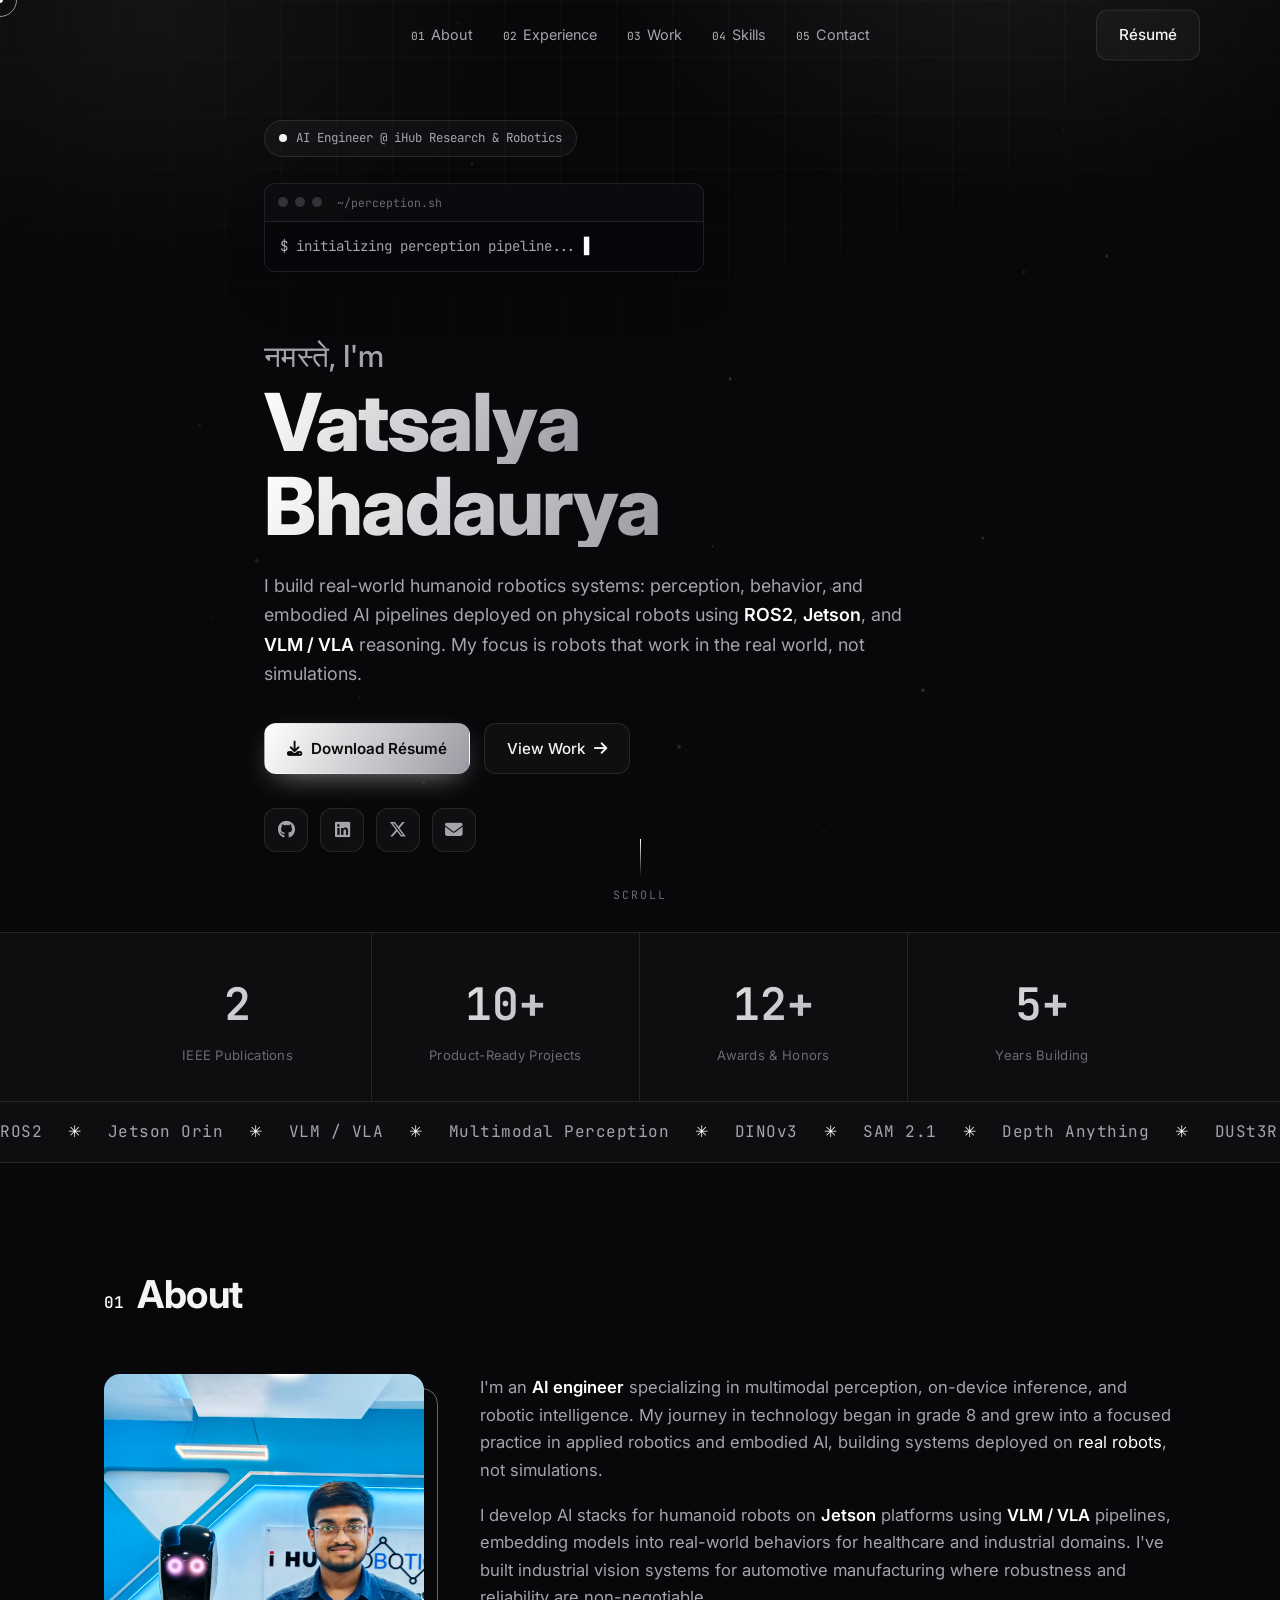
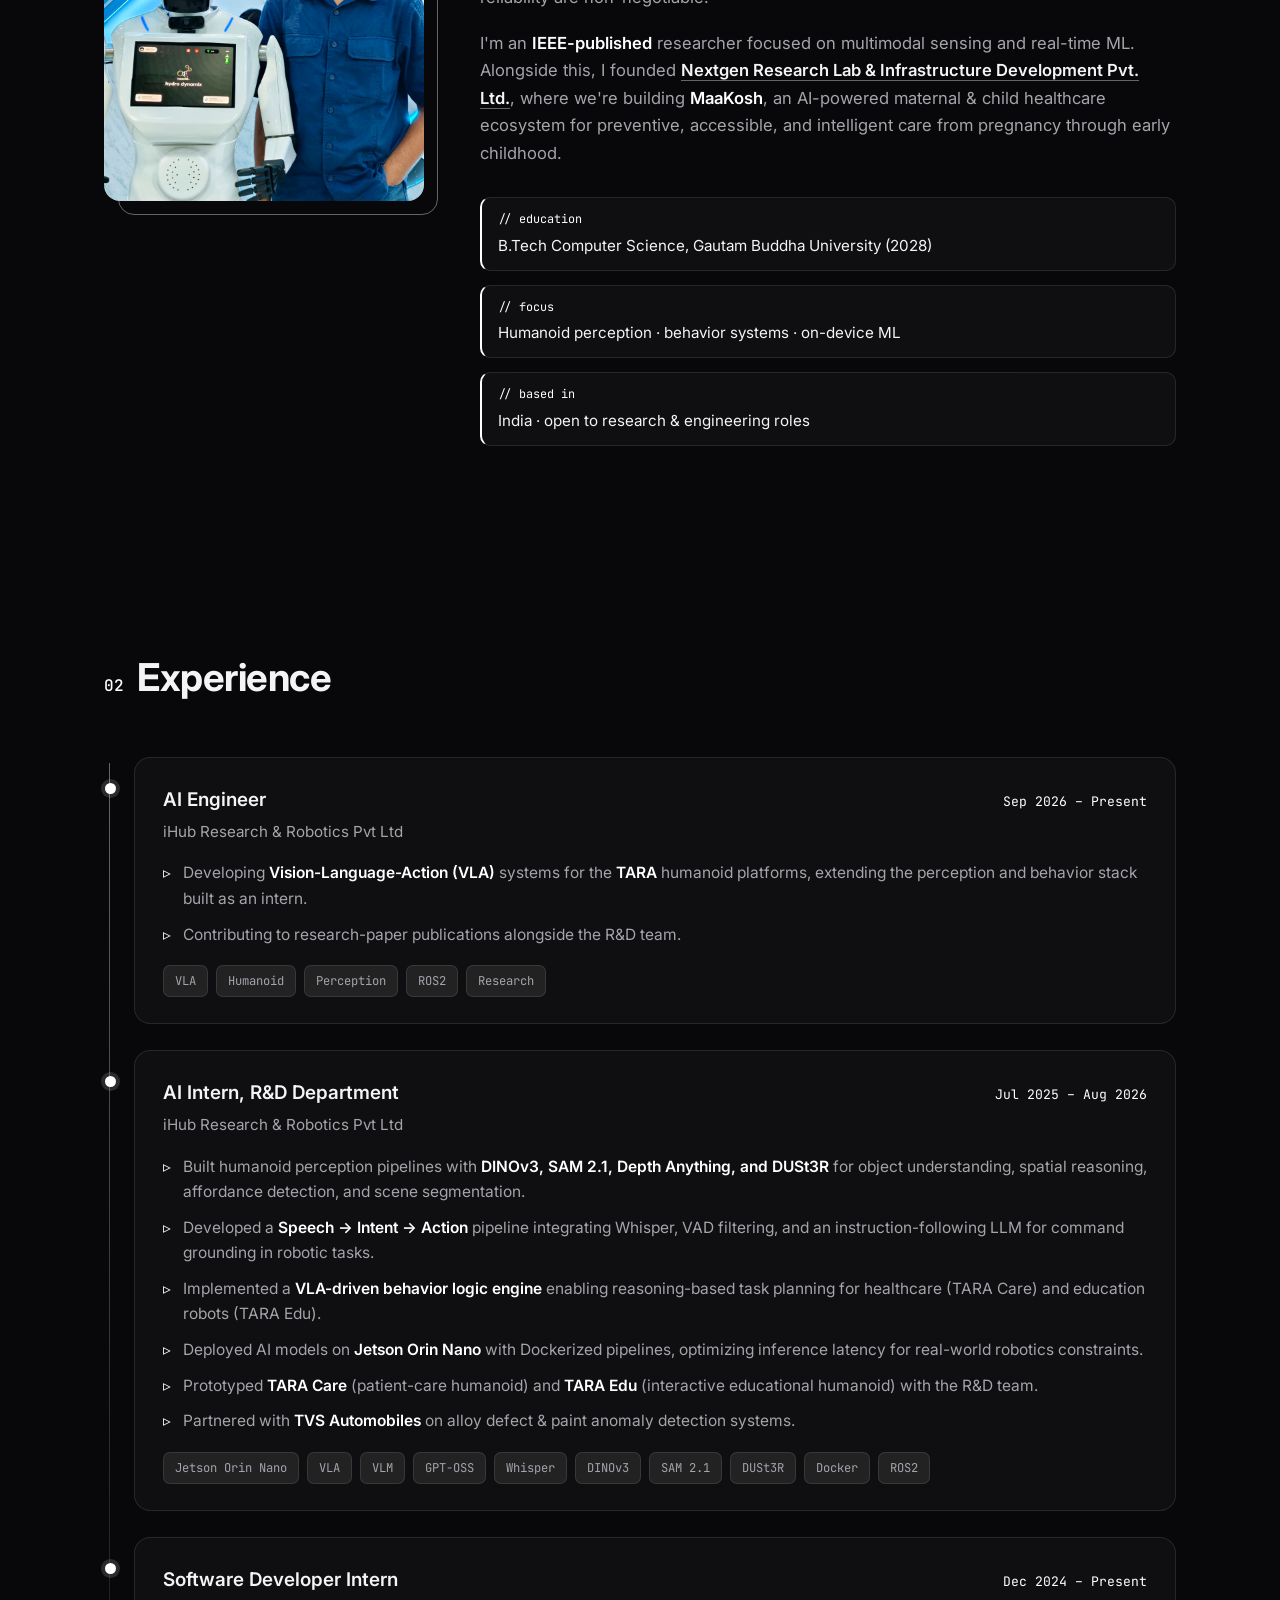
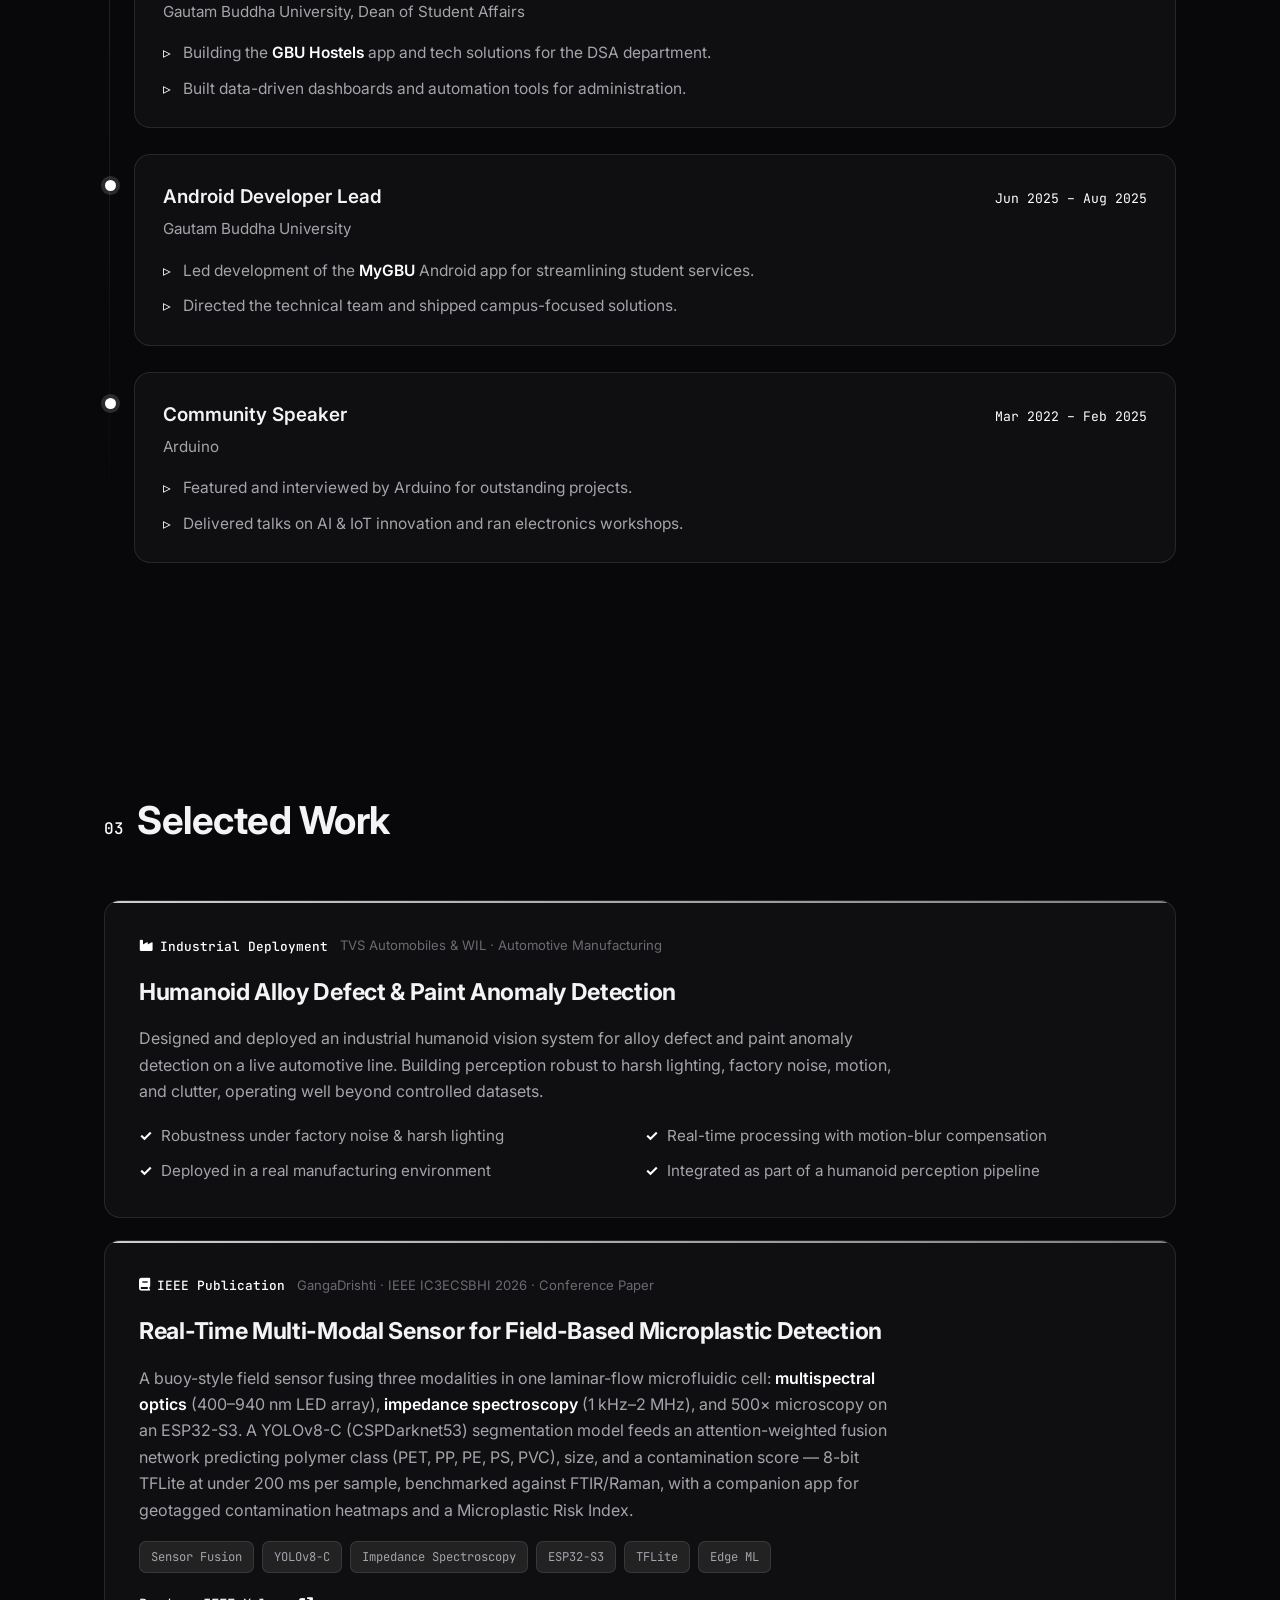
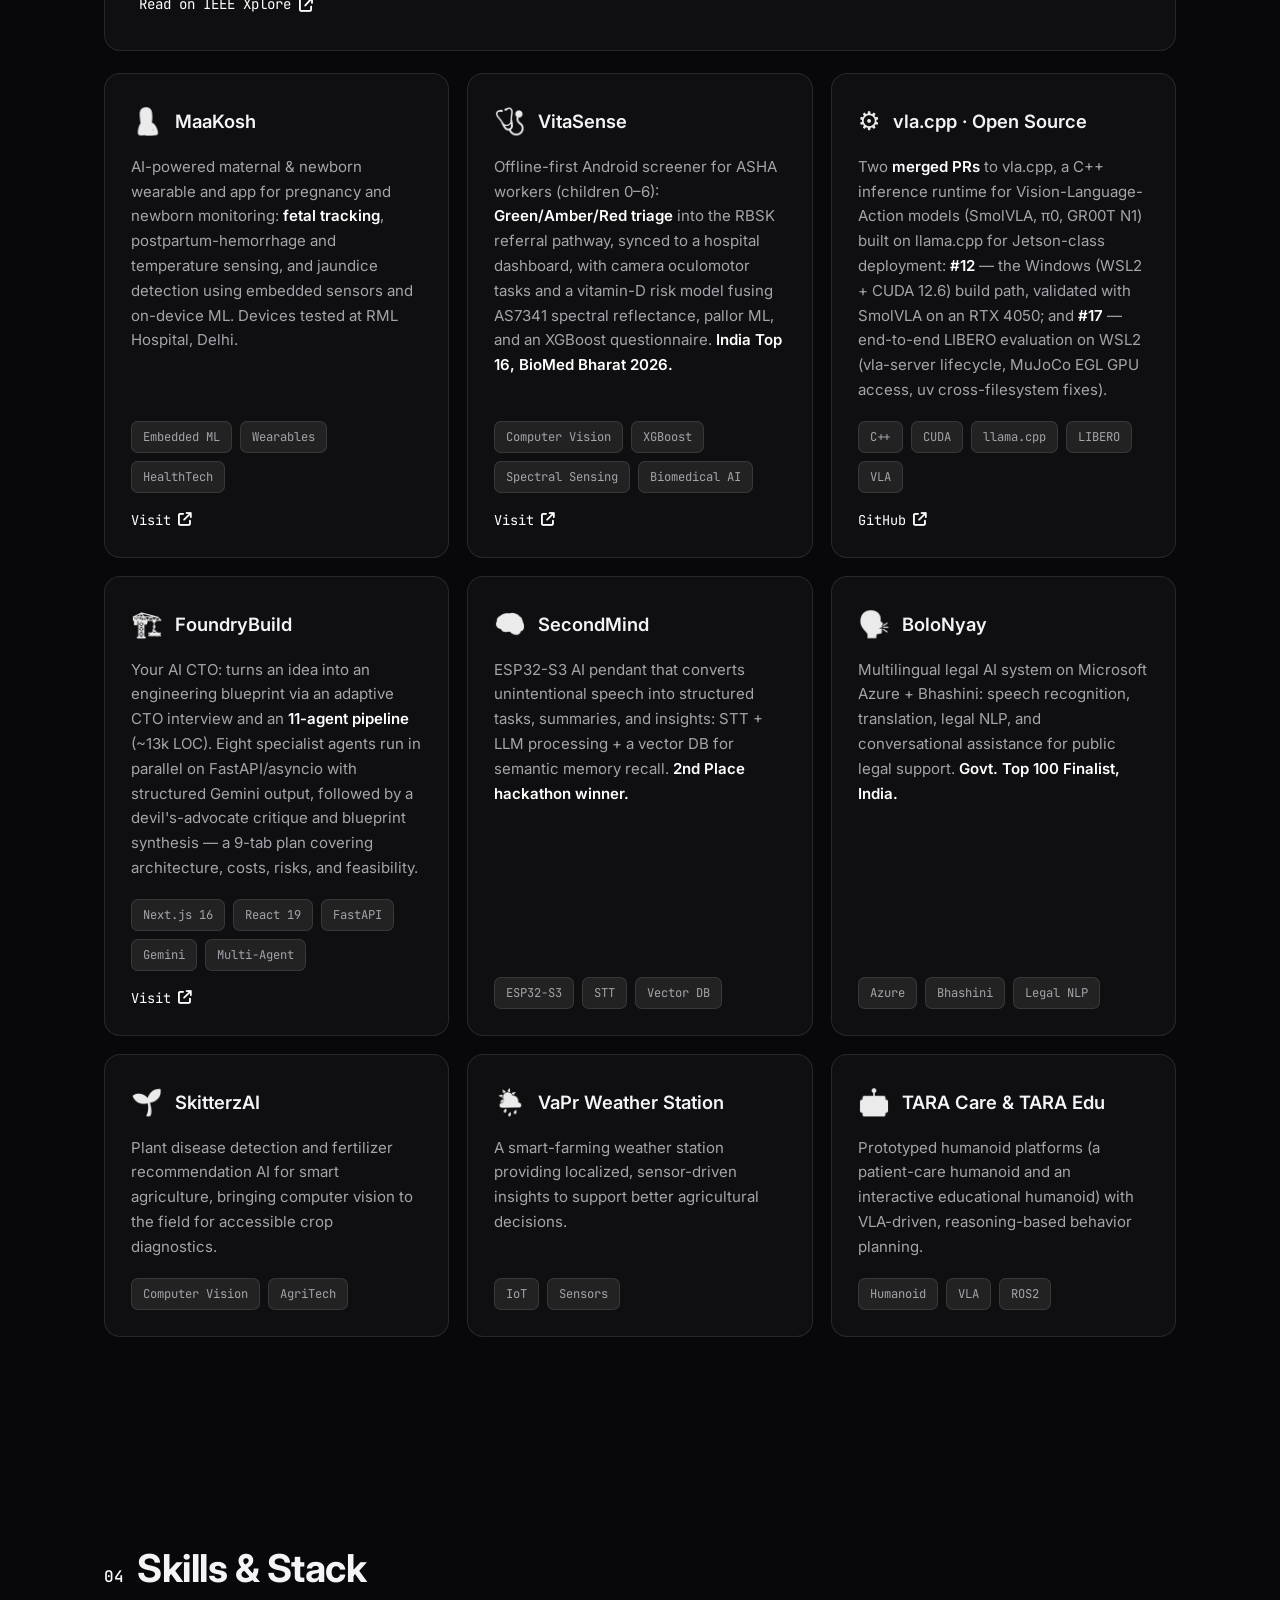
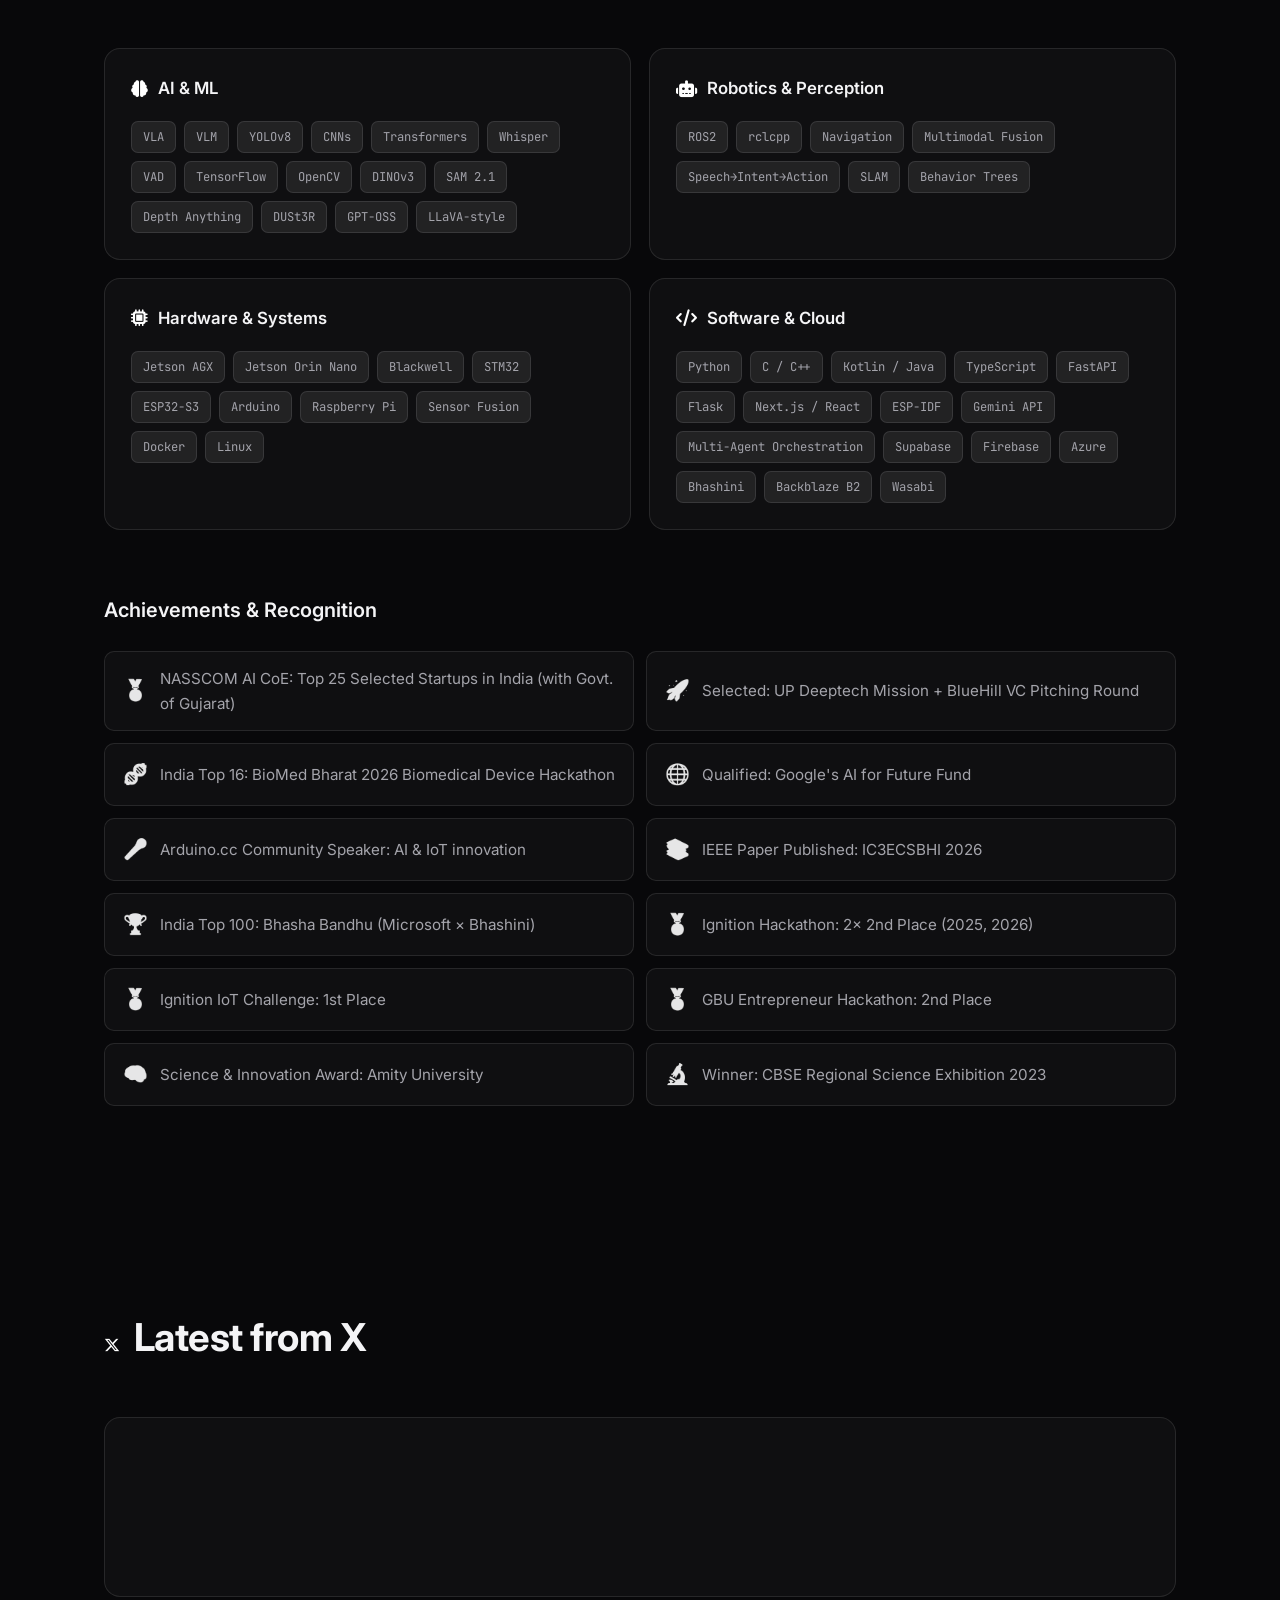
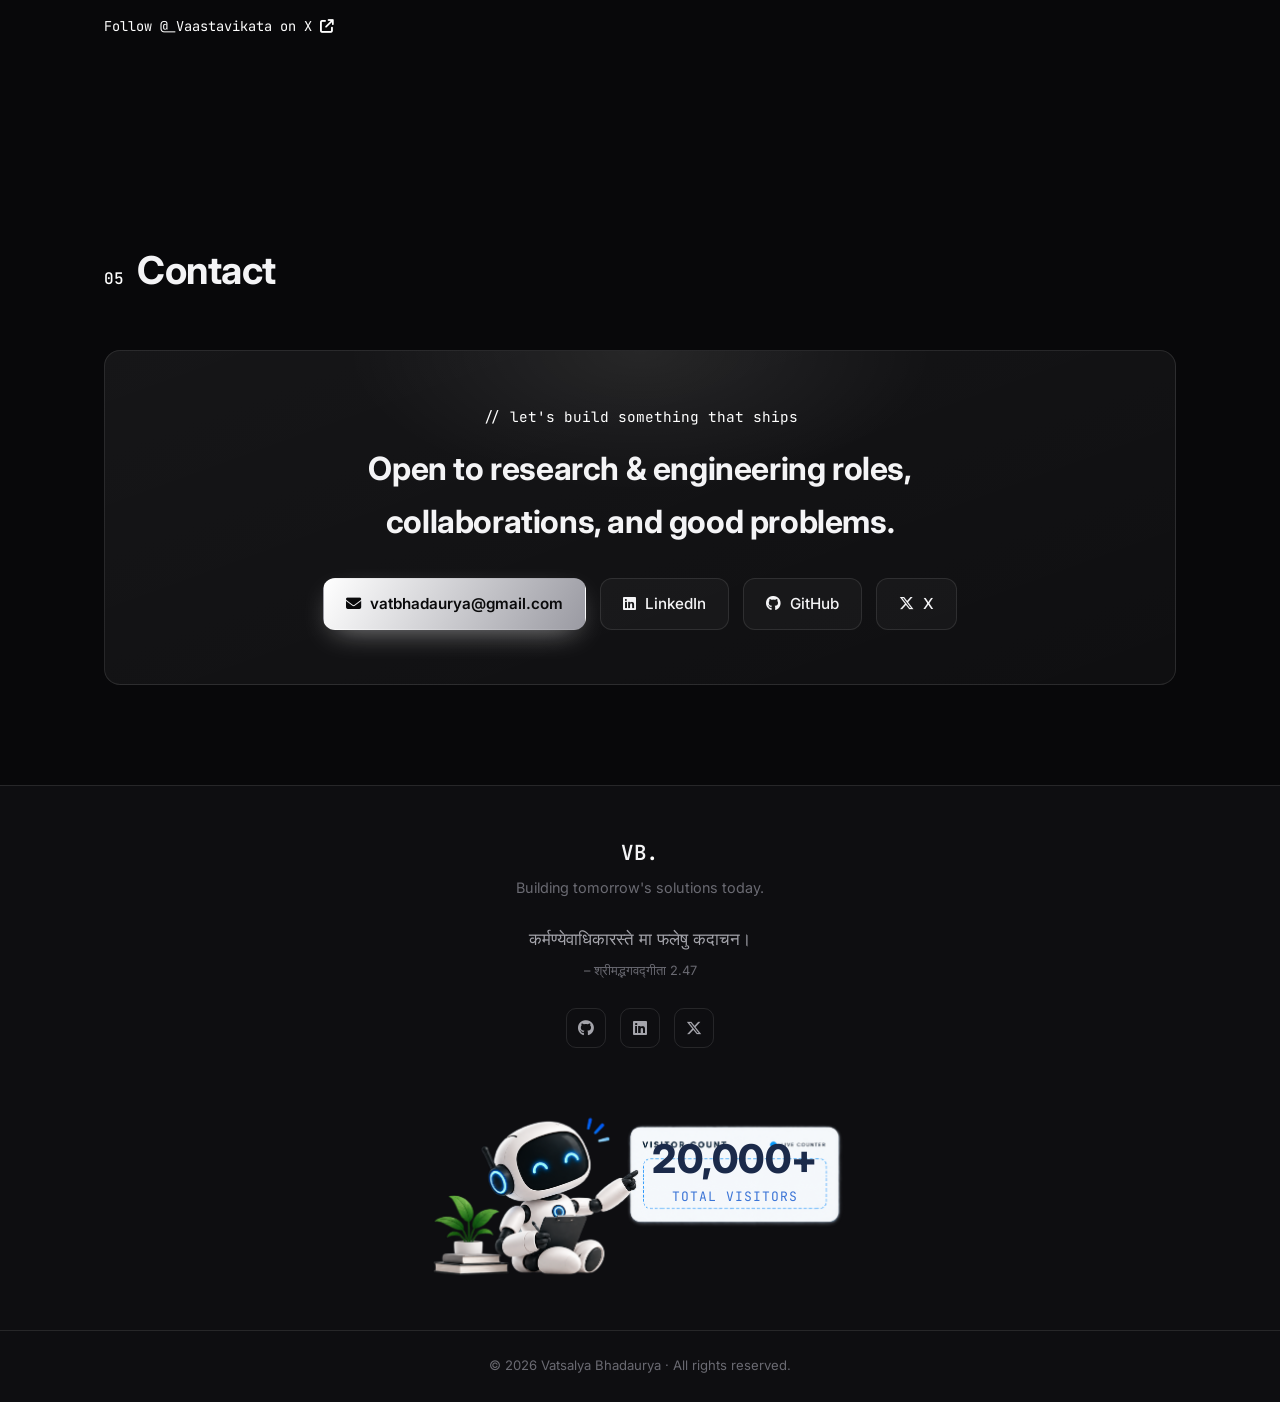
==== index.html @ f1ded0a7 "Integrate live visitor count into robot counter illustration - Overlay existing GoatCounter total on" ====
<!DOCTYPE html>
<html lang="en">

<head>
    <meta charset="UTF-8">
    <meta name="viewport" content="width=device-width, initial-scale=1.0">
    <title>Vatsalya | AI Engineer</title>
    <meta name="description" content="Vatsalya Bhadaurya is an AI Engineer specializing in humanoid robotics, multimodal perception, and on-device inference. IEEE author. Real-world deployments on NVIDIA Jetson, ROS2, and VLM/VLA pipelines.">
    <meta name="author" content="Vatsalya Bhadaurya">
    <meta name="keywords" content="Vatsalya Bhadaurya, AI Engineer, humanoid robotics engineer, embodied AI, Vision-Language-Action, VLA, VLM, multimodal perception, on-device inference, edge AI, NVIDIA Jetson, ROS2, IEEE author, robotics researcher, India">
    <meta name="robots" content="index, follow, max-image-preview:large, max-snippet:-1, max-video-preview:-1">
    <meta name="theme-color" content="#08080a">
    <link rel="canonical" href="https://vatsalyaaa.me/">
    <link rel="icon" href="data:image/svg+xml,%3Csvg%20xmlns%3D%27http%3A//www.w3.org/2000/svg%27%20viewBox%3D%270%200%2064%2064%27%3E%3Crect%20width%3D%2764%27%20height%3D%2764%27%20rx%3D%2714%27%20fill%3D%27black%27/%3E%3Ctext%20x%3D%2732%27%20y%3D%2745%27%20font-family%3D%27monospace%27%20font-size%3D%2732%27%20font-weight%3D%27bold%27%20fill%3D%27white%27%20text-anchor%3D%27middle%27%3EVB%3C/text%3E%3C/svg%3E">
    <!-- Open Graph / social preview -->
    <meta property="og:type" content="profile">
    <meta property="profile:first_name" content="Vatsalya">
    <meta property="profile:last_name" content="Bhadaurya">
    <meta property="og:site_name" content="Vatsalya Bhadaurya">
    <meta property="og:locale" content="en_US">
    <meta property="og:url" content="https://vatsalyaaa.me/">
    <meta property="og:title" content="Vatsalya Bhadaurya | AI Engineer">
    <meta property="og:description" content="Humanoid robotics AI engineer: multimodal perception, on-device inference, and embodied AI. IEEE author.">
    <meta property="og:image" content="https://vatsalyaaa.me/dp.jpg">
    <meta property="og:image:width" content="960">
    <meta property="og:image:height" content="1280">
    <meta property="og:image:alt" content="Vatsalya Bhadaurya, AI Engineer">
    <meta name="twitter:card" content="summary_large_image">
    <meta name="twitter:title" content="Vatsalya Bhadaurya | AI Engineer">
    <meta name="twitter:description" content="Humanoid robotics AI engineer: multimodal perception, on-device inference, and embodied AI. IEEE author.">
    <meta name="twitter:image" content="https://vatsalyaaa.me/dp.jpg">
    <meta name="twitter:image:alt" content="Vatsalya Bhadaurya, AI Engineer">

    <link rel="stylesheet" href="styles.css">
    <link rel="preconnect" href="https://fonts.googleapis.com">
    <link rel="preconnect" href="https://fonts.gstatic.com" crossorigin>
    <link href="https://fonts.googleapis.com/css2?family=Inter:wght@300;400;500;600;700;800&family=JetBrains+Mono:wght@400;500;600&display=swap" rel="stylesheet">
    <link rel="stylesheet" href="https://cdnjs.cloudflare.com/ajax/libs/font-awesome/6.5.1/css/all.min.css">
    <noscript><style>.preloader{display:none!important}.reveal{opacity:1!important;transform:none!important}</style></noscript>

    <!-- Structured data: identity graph for search engines & AI agents -->
    <script type="application/ld+json">
    {
      "@context": "https://schema.org",
      "@graph": [
        {
          "@type": "Person",
          "@id": "https://vatsalyaaa.me/#vatsalya",
          "name": "Vatsalya Bhadaurya",
          "givenName": "Vatsalya",
          "familyName": "Bhadaurya",
          "url": "https://vatsalyaaa.me/",
          "image": "https://vatsalyaaa.me/dp.jpg",
          "email": "mailto:vatbhadaurya@gmail.com",
          "jobTitle": "AI Engineer",
          "description": "AI Engineer specializing in humanoid robotics, multimodal perception, on-device inference, and embodied AI. IEEE-published researcher building Vision-Language-Action (VLA) systems deployed on real robots.",
          "nationality": "Indian",
          "address": { "@type": "PostalAddress", "addressCountry": "India" },
          "worksFor": [
            { "@type": "Organization", "name": "iHub Research & Robotics Pvt Ltd" },
            { "@type": "Organization", "name": "Nextgen Research Lab & Infrastructure Development Pvt. Ltd.", "url": "https://nextgenrl.com/" }
          ],
          "alumniOf": { "@type": "CollegeOrUniversity", "name": "Gautam Buddha University" },
          "knowsAbout": [
            "Humanoid Robotics",
            "Embodied AI",
            "Vision-Language-Action models",
            "Vision-Language models",
            "Multimodal Perception",
            "Computer Vision",
            "On-device Machine Learning",
            "Edge AI",
            "ROS2",
            "NVIDIA Jetson",
            "Sensor Fusion"
          ],
          "sameAs": [
            "https://github.com/VatsalyaBhadaurya",
            "https://linkedin.com/in/vatsalya-bhadaurya",
            "https://x.com/_Vaastavikata",
            "https://ieeexplore.ieee.org/document/11469066"
          ]
        },
        {
          "@type": "ProfilePage",
          "@id": "https://vatsalyaaa.me/#webpage",
          "url": "https://vatsalyaaa.me/",
          "name": "Vatsalya Bhadaurya | AI Engineer",
          "isPartOf": { "@type": "WebSite", "@id": "https://vatsalyaaa.me/#website" },
          "about": { "@id": "https://vatsalyaaa.me/#vatsalya" },
          "mainEntity": { "@id": "https://vatsalyaaa.me/#vatsalya" },
          "dateModified": "2026-10-19",
          "inLanguage": "en"
        },
        {
          "@type": "WebSite",
          "@id": "https://vatsalyaaa.me/#website",
          "url": "https://vatsalyaaa.me/",
          "name": "Vatsalya Bhadaurya",
          "publisher": { "@id": "https://vatsalyaaa.me/#vatsalya" },
          "inLanguage": "en"
        }
      ]
    }
    </script>
</head>

<body>

    <!-- Preloader -->
    <div class="preloader" id="preloader">
        <div class="preloader-inner">
            <div class="preloader-name">VATSALYA BHADAURYA</div>
            <div class="preloader-role">Humanoid Robotics · AI Engineer · Researcher</div>
        </div>
        <div class="preloader-count"><span id="preCount">0</span><span class="pct">%</span></div>
        <div class="preloader-bar"><span id="preBar"></span></div>
    </div>

    <!-- Static technical backdrop -->
    <div class="bg-grid" aria-hidden="true"></div>
    <div class="bg-glow" aria-hidden="true"></div>

    <!-- Scroll progress -->
    <div class="scroll-progress" aria-hidden="true"><div class="scroll-progress-bar"></div></div>

    <!-- Navigation -->
    <nav class="navbar">
        <div class="container nav-inner">
            <div class="nav-links">
                <a href="#about" class="nav-link"><span class="nav-index">01</span> About</a>
                <a href="#experience" class="nav-link"><span class="nav-index">02</span> Experience</a>
                <a href="#work" class="nav-link"><span class="nav-index">03</span> Work</a>
                <a href="#skills" class="nav-link"><span class="nav-index">04</span> Skills</a>
                <a href="#contact" class="nav-link"><span class="nav-index">05</span> Contact</a>
            </div>
            <a href="https://drive.google.com/file/d/1DRZBNt-A83432iyr6hvISYwkAzrjrHEI/view?usp=sharing" class="btn btn-ghost nav-cta" target="_blank" rel="noopener noreferrer">Résumé</a>
            <button class="mobile-menu-btn" aria-label="Toggle menu"><span></span><span></span><span></span></button>
        </div>
    </nav>

    <!-- Hero -->
    <section id="home" class="hero">
        <canvas class="hero-canvas" id="heroCanvas" aria-hidden="true"></canvas>
        <div class="container hero-inner">
            <div class="status-pill">
                <span class="status-dot"></span>
                AI Engineer @ iHub Research &amp; Robotics
            </div>
            <div class="terminal" aria-hidden="true">
                <div class="terminal-bar"><i></i><i></i><i></i><span class="terminal-file">~/perception.sh</span></div>
                <div class="terminal-body">
                    <span class="term-prompt">$</span>
                    <span class="term-type" id="termType"></span><span class="term-caret">▋</span>
                </div>
            </div>
            <h1 class="hero-title">
                <span class="line"><span class="hero-namaste kin">नमस्ते, I'm</span></span>
                <span class="line"><span class="grad-text kin">Vatsalya</span></span>
                <span class="line"><span class="grad-text kin">Bhadaurya</span></span>
            </h1>
            <p class="hero-desc">
                I build real-world humanoid robotics systems: perception, behavior, and embodied AI
                pipelines deployed on physical robots using <strong>ROS2</strong>, <strong>Jetson</strong>,
                and <strong>VLM / VLA</strong> reasoning. My focus is robots that work in the real world,
                not simulations.
            </p>
            <div class="hero-actions">
                <a href="https://drive.google.com/file/d/1DRZBNt-A83432iyr6hvISYwkAzrjrHEI/view" class="btn btn-primary" target="_blank" rel="noopener noreferrer">
                    <i aria-hidden="true" class="fas fa-download"></i> Download Résumé
                </a>
                <a href="#work" class="btn btn-ghost">View Work <i aria-hidden="true" class="fas fa-arrow-right"></i></a>
            </div>
            <div class="hero-socials">
                <a href="https://github.com/VatsalyaBhadaurya" class="social-link" aria-label="GitHub" title="GitHub" target="_blank" rel="noopener noreferrer"><i aria-hidden="true" class="fab fa-github"></i></a>
                <a href="https://linkedin.com/in/vatsalya-bhadaurya" class="social-link" aria-label="LinkedIn" title="LinkedIn" target="_blank" rel="noopener noreferrer"><i aria-hidden="true" class="fab fa-linkedin"></i></a>
                <a href="https://x.com/_Vaastavikata" class="social-link" aria-label="X (Twitter)" title="X (Twitter)" target="_blank" rel="noopener noreferrer"><i aria-hidden="true" class="fab fa-x-twitter"></i></a>
                <a href="mailto:vatbhadaurya@gmail.com" class="social-link" aria-label="Email" title="Email"><i aria-hidden="true" class="fas fa-envelope"></i></a>
            </div>
        </div>
        <div class="hero-scroll" aria-hidden="true"><span></span>scroll</div>
    </section>

    <!-- Stats band -->
    <section class="stats-band">
        <div class="container stats-grid">
            <div class="stat"><span class="stat-num" data-count="2">0</span><span class="stat-label">IEEE Publications</span></div>
            <div class="stat"><span class="stat-num" data-count="10" data-plus="true">0</span><span class="stat-label">Product-Ready Projects</span></div>
            <div class="stat"><span class="stat-num" data-count="12" data-plus="true">0</span><span class="stat-label">Awards &amp; Honors</span></div>
            <div class="stat"><span class="stat-num" data-count="5" data-plus="true">0</span><span class="stat-label">Years Building</span></div>
        </div>
    </section>

    <!-- Marquee -->
    <div class="marquee" aria-hidden="true">
        <div class="marquee-track">
            <span>ROS2</span><span class="dot">✳</span><span>Jetson Orin</span><span class="dot">✳</span><span>VLM / VLA</span><span class="dot">✳</span><span>Multimodal Perception</span><span class="dot">✳</span><span>DINOv3</span><span class="dot">✳</span><span>SAM 2.1</span><span class="dot">✳</span><span>Depth Anything</span><span class="dot">✳</span><span>DUSt3R</span><span class="dot">✳</span><span>Embodied AI</span><span class="dot">✳</span>
            <span>ROS2</span><span class="dot">✳</span><span>Jetson Orin</span><span class="dot">✳</span><span>VLM / VLA</span><span class="dot">✳</span><span>Multimodal Perception</span><span class="dot">✳</span><span>DINOv3</span><span class="dot">✳</span><span>SAM 2.1</span><span class="dot">✳</span><span>Depth Anything</span><span class="dot">✳</span><span>DUSt3R</span><span class="dot">✳</span><span>Embodied AI</span><span class="dot">✳</span>
        </div>
    </div>

    <!-- About -->
    <section id="about" class="section reveal">
        <div class="container">
            <h2 class="section-title"><span class="section-index">01</span> About</h2>
            <div class="about-grid">
                <div class="about-photo">
                    <img src="dp.jpg" alt="Vatsalya Bhadaurya with a humanoid robot" loading="lazy">
                    <div class="about-photo-frame" aria-hidden="true"></div>
                </div>
                <div class="about-body">
                    <p>
                        I'm an <strong>AI engineer</strong> specializing in multimodal perception, on-device
                        inference, and robotic intelligence. My journey in technology began in grade 8 and grew
                        into a focused practice in applied robotics and embodied AI, building systems deployed
                        on <em>real robots</em>, not simulations.
                    </p>
                    <p>
                        I develop AI stacks for humanoid robots on <strong>Jetson</strong> platforms using
                        <strong>VLM / VLA</strong> pipelines, embedding models into real-world behaviors for
                        healthcare and industrial domains. I've built industrial vision systems for automotive
                        manufacturing where robustness and reliability are non-negotiable.
                    </p>
                    <p>
                        I'm an <strong>IEEE-published</strong> researcher focused on multimodal sensing and
                        real-time ML. Alongside this, I founded <a href="https://nextgenrl.com/" target="_blank" rel="noopener noreferrer">Nextgen Research Lab &amp; Infrastructure Development Pvt. Ltd.</a>,
                        where we're building <strong>MaaKosh</strong>, an AI-powered maternal &amp; child healthcare
                        ecosystem for preventive, accessible, and intelligent care from pregnancy through early childhood.
                    </p>
                    <div class="about-meta">
                        <div class="about-meta-item">
                            <span class="meta-key">// education</span>
                            B.Tech Computer Science, Gautam Buddha University (2028)
                        </div>
                        <div class="about-meta-item">
                            <span class="meta-key">// focus</span>
                            Humanoid perception · behavior systems · on-device ML
                        </div>
                        <div class="about-meta-item">
                            <span class="meta-key">// based in</span>
                            India · open to research &amp; engineering roles
                        </div>
                    </div>
                </div>
            </div>
        </div>
    </section>

    <!-- Experience -->
    <section id="experience" class="section reveal">
        <div class="container">
            <h2 class="section-title"><span class="section-index">02</span> Experience</h2>
            <div class="timeline">

                <div class="tl-item">
                    <div class="tl-marker"></div>
                    <div class="tl-card">
                        <div class="tl-head">
                            <h3 class="tl-role">AI Engineer</h3>
                            <span class="tl-date">Sep 2026 – Present</span>
                        </div>
                        <div class="tl-org">iHub Research &amp; Robotics Pvt Ltd</div>
                        <ul class="tl-points">
                            <li>Developing <strong>Vision-Language-Action (VLA)</strong> systems for the <strong>TARA</strong> humanoid platforms, extending the perception and behavior stack built as an intern.</li>
                            <li>Contributing to research-paper publications alongside the R&amp;D team.</li>
                        </ul>
                        <div class="tag-row">
                            <span class="tag">VLA</span><span class="tag">Humanoid</span><span class="tag">Perception</span>
                            <span class="tag">ROS2</span><span class="tag">Research</span>
                        </div>
                    </div>
                </div>

                <div class="tl-item">
                    <div class="tl-marker"></div>
                    <div class="tl-card">
                        <div class="tl-head">
                            <h3 class="tl-role">AI Intern, R&amp;D Department</h3>
                            <span class="tl-date">Jul 2025 – Aug 2026</span>
                        </div>
                        <div class="tl-org">iHub Research &amp; Robotics Pvt Ltd</div>
                        <ul class="tl-points">
                            <li>Built humanoid perception pipelines with <strong>DINOv3, SAM 2.1, Depth Anything, and DUSt3R</strong> for object understanding, spatial reasoning, affordance detection, and scene segmentation.</li>
                            <li>Developed a <strong>Speech → Intent → Action</strong> pipeline integrating Whisper, VAD filtering, and an instruction-following LLM for command grounding in robotic tasks.</li>
                            <li>Implemented a <strong>VLA-driven behavior logic engine</strong> enabling reasoning-based task planning for healthcare (TARA Care) and education robots (TARA Edu).</li>
                            <li>Deployed AI models on <strong>Jetson Orin Nano</strong> with Dockerized pipelines, optimizing inference latency for real-world robotics constraints.</li>
                            <li>Prototyped <strong>TARA Care</strong> (patient-care humanoid) and <strong>TARA Edu</strong> (interactive educational humanoid) with the R&amp;D team.</li>
                            <li>Partnered with <strong>TVS Automobiles</strong> on alloy defect &amp; paint anomaly detection systems.</li>
                        </ul>
                        <div class="tag-row">
                            <span class="tag">Jetson Orin Nano</span><span class="tag">VLA</span><span class="tag">VLM</span>
                            <span class="tag">GPT-OSS</span><span class="tag">Whisper</span><span class="tag">DINOv3</span>
                            <span class="tag">SAM 2.1</span><span class="tag">DUSt3R</span><span class="tag">Docker</span><span class="tag">ROS2</span>
                        </div>
                    </div>
                </div>

                <div class="tl-item">
                    <div class="tl-marker"></div>
                    <div class="tl-card">
                        <div class="tl-head">
                            <h3 class="tl-role">Software Developer Intern</h3>
                            <span class="tl-date">Dec 2024 – Present</span>
                        </div>
                        <div class="tl-org">Gautam Buddha University, Dean of Student Affairs</div>
                        <ul class="tl-points">
                            <li>Building the <strong>GBU Hostels</strong> app and tech solutions for the DSA department.</li>
                            <li>Built data-driven dashboards and automation tools for administration.</li>
                        </ul>
                    </div>
                </div>

                <div class="tl-item">
                    <div class="tl-marker"></div>
                    <div class="tl-card">
                        <div class="tl-head">
                            <h3 class="tl-role">Android Developer Lead</h3>
                            <span class="tl-date">Jun 2025 – Aug 2025</span>
                        </div>
                        <div class="tl-org">Gautam Buddha University</div>
                        <ul class="tl-points">
                            <li>Led development of the <strong>MyGBU</strong> Android app for streamlining student services.</li>
                            <li>Directed the technical team and shipped campus-focused solutions.</li>
                        </ul>
                    </div>
                </div>

                <div class="tl-item">
                    <div class="tl-marker"></div>
                    <div class="tl-card">
                        <div class="tl-head">
                            <h3 class="tl-role">Community Speaker</h3>
                            <span class="tl-date">Mar 2022 – Feb 2025</span>
                        </div>
                        <div class="tl-org">Arduino</div>
                        <ul class="tl-points">
                            <li>Featured and interviewed by Arduino for outstanding projects.</li>
                            <li>Delivered talks on AI &amp; IoT innovation and ran electronics workshops.</li>
                        </ul>
                    </div>
                </div>

            </div>
        </div>
    </section>

    <!-- Work: Industrial + Research + Projects -->
    <section id="work" class="section reveal">
        <div class="container">
            <h2 class="section-title"><span class="section-index">03</span> Selected Work</h2>

            <!-- Featured: Industrial -->
            <article class="feature-card">
                <div class="feature-tag-line">
                    <span class="feature-badge"><i aria-hidden="true" class="fas fa-industry"></i> Industrial Deployment</span>
                    <span class="feature-meta">TVS Automobiles &amp; WIL · Automotive Manufacturing</span>
                </div>
                <h3 class="feature-title">Humanoid Alloy Defect &amp; Paint Anomaly Detection</h3>
                <p class="feature-desc">
                    Designed and deployed an industrial humanoid vision system for alloy defect and paint
                    anomaly detection on a live automotive line. Building perception robust to harsh lighting,
                    factory noise, motion, and clutter, operating well beyond controlled datasets.
                </p>
                <ul class="feature-list">
                    <li>Robustness under factory noise &amp; harsh lighting</li>
                    <li>Real-time processing with motion-blur compensation</li>
                    <li>Deployed in a real manufacturing environment</li>
                    <li>Integrated as part of a humanoid perception pipeline</li>
                </ul>
            </article>

            <!-- Featured: Research -->
            <article class="feature-card">
                <div class="feature-tag-line">
                    <span class="feature-badge"><i aria-hidden="true" class="fas fa-book"></i> IEEE Publication</span>
                    <span class="feature-meta">GangaDrishti · IEEE IC3ECSBHI 2026 · Conference Paper</span>
                </div>
                <h3 class="feature-title">Real-Time Multi-Modal Sensor for Field-Based Microplastic Detection</h3>
                <p class="feature-desc">
                    A buoy-style field sensor fusing three modalities in one laminar-flow microfluidic cell:
                    <strong>multispectral optics</strong> (400–940 nm LED array), <strong>impedance spectroscopy</strong>
                    (1 kHz–2 MHz), and 500× microscopy on an ESP32-S3. A YOLOv8-C (CSPDarknet53) segmentation model
                    feeds an attention-weighted fusion network predicting polymer class (PET, PP, PE, PS, PVC), size,
                    and a contamination score — 8-bit TFLite at under 200 ms per sample, benchmarked against FTIR/Raman,
                    with a companion app for geotagged contamination heatmaps and a Microplastic Risk Index.
                </p>
                <div class="tag-row">
                    <span class="tag">Sensor Fusion</span><span class="tag">YOLOv8-C</span><span class="tag">Impedance Spectroscopy</span><span class="tag">ESP32-S3</span><span class="tag">TFLite</span><span class="tag">Edge ML</span>
                </div>
                <a href="https://ieeexplore.ieee.org/document/11469066" class="feature-link" target="_blank" rel="noopener noreferrer">
                    Read on IEEE Xplore <i aria-hidden="true" class="fas fa-arrow-up-right-from-square"></i>
                </a>
            </article>

            <!-- Project grid -->
            <div class="project-grid">
                <article class="project-card">
                    <div class="project-top"><span class="project-emoji">🤱</span><h3>MaaKosh</h3></div>
                    <p>AI-powered maternal &amp; newborn wearable and app for pregnancy and newborn monitoring: <strong>fetal tracking</strong>, postpartum-hemorrhage and temperature sensing, and jaundice detection using embedded sensors and on-device ML. Devices tested at RML Hospital, Delhi.</p>
                    <div class="tag-row"><span class="tag">Embedded ML</span><span class="tag">Wearables</span><span class="tag">HealthTech</span></div>
                    <a href="https://nextgenrl.com/" class="project-link" target="_blank" rel="noopener noreferrer">Visit <i aria-hidden="true" class="fas fa-arrow-up-right-from-square"></i></a>
                </article>

                <article class="project-card">
                    <div class="project-top"><span class="project-emoji">🩺</span><h3>VitaSense</h3></div>
                    <p>Offline-first Android screener for ASHA workers (children 0–6): <strong>Green/Amber/Red triage</strong> into the RBSK referral pathway, synced to a hospital dashboard, with camera oculomotor tasks and a vitamin-D risk model fusing AS7341 spectral reflectance, pallor ML, and an XGBoost questionnaire. <strong>India Top 16, BioMed Bharat 2026.</strong></p>
                    <div class="tag-row"><span class="tag">Computer Vision</span><span class="tag">XGBoost</span><span class="tag">Spectral Sensing</span><span class="tag">Biomedical AI</span></div>
                    <a href="https://vitasense.nextgenrl.com/" class="project-link" target="_blank" rel="noopener noreferrer">Visit <i aria-hidden="true" class="fas fa-arrow-up-right-from-square"></i></a>
                </article>

                <article class="project-card">
                    <div class="project-top"><span class="project-emoji">⚙️</span><h3>vla.cpp · Open Source</h3></div>
                    <p>Two <strong>merged PRs</strong> to vla.cpp, a C++ inference runtime for Vision-Language-Action models (SmolVLA, π0, GR00T N1) built on llama.cpp for Jetson-class deployment: <strong>#12</strong> — the Windows (WSL2 + CUDA 12.6) build path, validated with SmolVLA on an RTX 4050; and <strong>#17</strong> — end-to-end LIBERO evaluation on WSL2 (vla-server lifecycle, MuJoCo EGL GPU access, uv cross-filesystem fixes).</p>
                    <div class="tag-row"><span class="tag">C++</span><span class="tag">CUDA</span><span class="tag">llama.cpp</span><span class="tag">LIBERO</span><span class="tag">VLA</span></div>
                    <a href="https://github.com/VinRobotics/vla.cpp" class="project-link" target="_blank" rel="noopener noreferrer">GitHub <i aria-hidden="true" class="fas fa-arrow-up-right-from-square"></i></a>
                </article>

                <article class="project-card">
                    <div class="project-top"><span class="project-emoji">🏗️</span><h3>FoundryBuild</h3></div>
                    <p>Your AI CTO: turns an idea into an engineering blueprint via an adaptive CTO interview and an <strong>11-agent pipeline</strong> (~13k LOC). Eight specialist agents run in parallel on FastAPI/asyncio with structured Gemini output, followed by a devil's-advocate critique and blueprint synthesis — a 9-tab plan covering architecture, costs, risks, and feasibility.</p>
                    <div class="tag-row"><span class="tag">Next.js 16</span><span class="tag">React 19</span><span class="tag">FastAPI</span><span class="tag">Gemini</span><span class="tag">Multi-Agent</span></div>
                    <a href="https://foundrybuild.xyz" class="project-link" target="_blank" rel="noopener noreferrer">Visit <i aria-hidden="true" class="fas fa-arrow-up-right-from-square"></i></a>
                </article>

                <article class="project-card">
                    <div class="project-top"><span class="project-emoji">🧠</span><h3>SecondMind</h3></div>
                    <p>ESP32-S3 AI pendant that converts unintentional speech into structured tasks, summaries, and insights: STT + LLM processing + a vector DB for semantic memory recall. <strong>2nd Place hackathon winner.</strong></p>
                    <div class="tag-row"><span class="tag">ESP32-S3</span><span class="tag">STT</span><span class="tag">Vector DB</span></div>
                </article>

                <article class="project-card">
                    <div class="project-top"><span class="project-emoji">🗣️</span><h3>BoloNyay</h3></div>
                    <p>Multilingual legal AI system on Microsoft Azure + Bhashini: speech recognition, translation, legal NLP, and conversational assistance for public legal support. <strong>Govt. Top 100 Finalist, India.</strong></p>
                    <div class="tag-row"><span class="tag">Azure</span><span class="tag">Bhashini</span><span class="tag">Legal NLP</span></div>
                </article>

                <article class="project-card">
                    <div class="project-top"><span class="project-emoji">🌱</span><h3>SkitterzAI</h3></div>
                    <p>Plant disease detection and fertilizer recommendation AI for smart agriculture, bringing computer vision to the field for accessible crop diagnostics.</p>
                    <div class="tag-row"><span class="tag">Computer Vision</span><span class="tag">AgriTech</span></div>
                </article>

                <article class="project-card">
                    <div class="project-top"><span class="project-emoji">🌦️</span><h3>VaPr Weather Station</h3></div>
                    <p>A smart-farming weather station providing localized, sensor-driven insights to support better agricultural decisions.</p>
                    <div class="tag-row"><span class="tag">IoT</span><span class="tag">Sensors</span></div>
                </article>

                <article class="project-card">
                    <div class="project-top"><span class="project-emoji">🤖</span><h3>TARA Care &amp; TARA Edu</h3></div>
                    <p>Prototyped humanoid platforms (a patient-care humanoid and an interactive educational humanoid) with VLA-driven, reasoning-based behavior planning.</p>
                    <div class="tag-row"><span class="tag">Humanoid</span><span class="tag">VLA</span><span class="tag">ROS2</span></div>
                </article>
            </div>
        </div>
    </section>

    <!-- Skills -->
    <section id="skills" class="section reveal">
        <div class="container">
            <h2 class="section-title"><span class="section-index">04</span> Skills &amp; Stack</h2>
            <div class="skills-grid">
                <div class="skill-group">
                    <h3 class="skill-cat"><i aria-hidden="true" class="fas fa-brain"></i> AI &amp; ML</h3>
                    <div class="tag-row">
                        <span class="tag">VLA</span><span class="tag">VLM</span><span class="tag">YOLOv8</span>
                        <span class="tag">CNNs</span><span class="tag">Transformers</span><span class="tag">Whisper</span>
                        <span class="tag">VAD</span><span class="tag">TensorFlow</span><span class="tag">OpenCV</span>
                        <span class="tag">DINOv3</span><span class="tag">SAM 2.1</span><span class="tag">Depth Anything</span>
                        <span class="tag">DUSt3R</span><span class="tag">GPT-OSS</span><span class="tag">LLaVA-style</span>
                    </div>
                </div>
                <div class="skill-group">
                    <h3 class="skill-cat"><i aria-hidden="true" class="fas fa-robot"></i> Robotics &amp; Perception</h3>
                    <div class="tag-row">
                        <span class="tag">ROS2</span><span class="tag">rclcpp</span><span class="tag">Navigation</span>
                        <span class="tag">Multimodal Fusion</span><span class="tag">Speech→Intent→Action</span>
                        <span class="tag">SLAM</span><span class="tag">Behavior Trees</span>
                    </div>
                </div>
                <div class="skill-group">
                    <h3 class="skill-cat"><i aria-hidden="true" class="fas fa-microchip"></i> Hardware &amp; Systems</h3>
                    <div class="tag-row">
                        <span class="tag">Jetson AGX</span><span class="tag">Jetson Orin Nano</span><span class="tag">Blackwell</span>
                        <span class="tag">STM32</span><span class="tag">ESP32-S3</span><span class="tag">Arduino</span>
                        <span class="tag">Raspberry Pi</span><span class="tag">Sensor Fusion</span><span class="tag">Docker</span><span class="tag">Linux</span>
                    </div>
                </div>
                <div class="skill-group">
                    <h3 class="skill-cat"><i aria-hidden="true" class="fas fa-code"></i> Software &amp; Cloud</h3>
                    <div class="tag-row">
                        <span class="tag">Python</span><span class="tag">C / C++</span><span class="tag">Kotlin / Java</span>
                        <span class="tag">TypeScript</span><span class="tag">FastAPI</span><span class="tag">Flask</span>
                        <span class="tag">Next.js / React</span><span class="tag">ESP-IDF</span><span class="tag">Gemini API</span>
                        <span class="tag">Multi-Agent Orchestration</span><span class="tag">Supabase</span><span class="tag">Firebase</span>
                        <span class="tag">Azure</span><span class="tag">Bhashini</span><span class="tag">Backblaze B2</span><span class="tag">Wasabi</span>
                    </div>
                </div>
            </div>

            <h3 class="subsection-title">Achievements &amp; Recognition</h3>
            <div class="achieve-grid">
                <div class="achieve-box"><span>🏅</span> NASSCOM AI CoE: Top 25 Selected Startups in India (with Govt. of Gujarat)</div>
                <div class="achieve-box"><span>🚀</span> Selected: UP Deeptech Mission + BlueHill VC Pitching Round</div>
                <div class="achieve-box"><span>🧬</span> India Top 16: BioMed Bharat 2026 Biomedical Device Hackathon</div>
                <div class="achieve-box"><span>🌐</span> Qualified: Google's AI for Future Fund</div>
                <div class="achieve-box"><span>🎤</span> Arduino.cc Community Speaker: AI &amp; IoT innovation</div>
                <div class="achieve-box"><span>📚</span> IEEE Paper Published: IC3ECSBHI 2026</div>
                <div class="achieve-box"><span>🏆</span> India Top 100: Bhasha Bandhu (Microsoft × Bhashini)</div>
                <div class="achieve-box"><span>🥈</span> Ignition Hackathon: 2× 2nd Place (2025, 2026)</div>
                <div class="achieve-box"><span>🥇</span> Ignition IoT Challenge: 1st Place</div>
                <div class="achieve-box"><span>🥈</span> GBU Entrepreneur Hackathon: 2nd Place</div>
                <div class="achieve-box"><span>🧠</span> Science &amp; Innovation Award: Amity University</div>
                <div class="achieve-box"><span>🔬</span> Winner: CBSE Regional Science Exhibition 2023</div>
            </div>
        </div>
    </section>

    <!-- Latest from X -->
    <section id="x-feed" class="section reveal">
        <div class="container">
            <h2 class="section-title"><span class="section-index"><i aria-hidden="true" class="fab fa-x-twitter"></i></span> Latest from X</h2>
            <div class="x-feed-wrap">
                <rssapp-carousel id="miD5EeEjrXbD2ifB"></rssapp-carousel>
            </div>
            <a class="x-feed-link" href="https://x.com/_Vaastavikata" target="_blank" rel="noopener noreferrer">Follow @_Vaastavikata on X <i aria-hidden="true" class="fas fa-arrow-up-right-from-square"></i></a>
        </div>
    </section>

    <!-- Contact -->
    <section id="contact" class="section reveal">
        <div class="container">
            <h2 class="section-title"><span class="section-index">05</span> Contact</h2>
            <div class="contact-card">
                <p class="contact-kicker">// let's build something that ships</p>
                <h3 class="contact-head">Open to research &amp; engineering roles, collaborations, and good problems.</h3>
                <div class="contact-actions">
                    <a href="mailto:vatbhadaurya@gmail.com" class="btn btn-primary"><i aria-hidden="true" class="fas fa-envelope"></i> vatbhadaurya@gmail.com</a>
                    <a href="https://linkedin.com/in/vatsalya-bhadaurya" class="btn btn-ghost" target="_blank" rel="noopener noreferrer"><i aria-hidden="true" class="fab fa-linkedin"></i> LinkedIn</a>
                    <a href="https://github.com/VatsalyaBhadaurya" class="btn btn-ghost" target="_blank" rel="noopener noreferrer"><i aria-hidden="true" class="fab fa-github"></i> GitHub</a>
                    <a href="https://x.com/_Vaastavikata" class="btn btn-ghost" target="_blank" rel="noopener noreferrer"><i aria-hidden="true" class="fab fa-x-twitter"></i> X</a>
                </div>
            </div>
        </div>
    </section>

    <!-- Footer -->
    <footer class="footer">
        <div class="container footer-inner">
            <div class="footer-left">
                <a href="#home" class="logo">VB<span class="logo-dot">.</span></a>
                <p>Building tomorrow's solutions today.</p>
            </div>
            <blockquote class="footer-quote">
                कर्मण्येवाधिकारस्ते मा फलेषु कदाचन।
                <span class="footer-attr">– श्रीमद्भगवद्गीता 2.47</span>
            </blockquote>
            <div class="footer-social">
                <a href="https://github.com/VatsalyaBhadaurya" aria-label="GitHub" target="_blank" rel="noopener noreferrer"><i aria-hidden="true" class="fab fa-github"></i></a>
                <a href="https://linkedin.com/in/vatsalya-bhadaurya" aria-label="LinkedIn" target="_blank" rel="noopener noreferrer"><i aria-hidden="true" class="fab fa-linkedin"></i></a>
                <a href="https://x.com/_Vaastavikata" aria-label="X (Twitter)" target="_blank" rel="noopener noreferrer"><i aria-hidden="true" class="fab fa-x-twitter"></i></a>
            </div>
        </div>
        <div class="robot-counter" title="Lifetime visitors: live count plus an estimate of traffic from before analytics were added.">
            <img src="robot-counter.png" alt="Friendly robot presenting a live visitor counter" width="1774" height="887" loading="lazy">
            <div class="rc-count" aria-live="polite">
                <span class="rc-num" id="vcNum">20,000+</span>
                <span class="rc-cap">total visitors</span>
            </div>
        </div>
        <div class="footer-bottom">© <span id="year">2026</span> Vatsalya Bhadaurya · All rights reserved.</div>
    </footer>

    <!-- Custom cursor (desktop / fine-pointer only) -->
    <div class="cursor-dot" aria-hidden="true"></div>
    <div class="cursor-ring" aria-hidden="true"></div>

    <!-- GSAP core (free): used only for the intro reveal, not scrolling -->
    <script src="https://cdnjs.cloudflare.com/ajax/libs/gsap/3.12.5/gsap.min.js"></script>

    <!-- RSS.app carousel: renders the 'Latest from X' widget, auto-updating from the feed -->
    <script src="https://widget.rss.app/v1/carousel.js" type="text/javascript" async></script>

    <!-- GoatCounter analytics (privacy-friendly, no cookies) -->
    <script data-goatcounter="https://vatsalya.goatcounter.com/count"
            async src="//gc.zgo.at/count.js"></script>

    <script>
        // ---- Motion / pointer flags ----
        const reduceMotion = window.matchMedia('(prefers-reduced-motion: reduce)').matches;
        const finePointer = window.matchMedia('(hover: hover) and (pointer: fine)').matches;
        const hasGSAP = typeof gsap !== 'undefined';

        // In-page anchor scrolling: native smooth scroll (no inertia lib)
        document.querySelectorAll('a[href^="#"]').forEach(a => {
            a.addEventListener('click', (e) => {
                const id = a.getAttribute('href');
                if (id.length < 2) return;
                const target = document.querySelector(id);
                if (!target) return;
                e.preventDefault();
                target.scrollIntoView({ behavior: reduceMotion ? 'auto' : 'smooth' });
            });
        });

        // ---- Preloader + kinetic hero intro ----
        (function preloader() {
            const pre = document.getElementById('preloader');
            const countEl = document.getElementById('preCount');
            const barEl = document.getElementById('preBar');
            document.body.classList.add('loading');

            const revealHero = () => {
                if (hasGSAP && !reduceMotion) {
                    gsap.timeline()
                        .to(pre, { yPercent: -100, duration: 0.9, ease: 'power4.inOut' })
                        .from('.hero .kin', { yPercent: 115, duration: 0.9, stagger: 0.09, ease: 'power4.out' }, '-=0.42')
                        .from('.hero .status-pill, .hero .terminal, .hero-desc, .hero-actions, .hero-socials',
                              { y: 26, opacity: 0, duration: 0.7, stagger: 0.09, ease: 'power3.out' }, '-=0.55')
                        .add(() => { pre.style.display = 'none'; document.body.classList.remove('loading'); if (typeof measure === 'function') { measure(); requestTick(); } });
                } else {
                    pre.style.display = 'none';
                    document.body.classList.remove('loading');
                    if (typeof measure === 'function') { measure(); requestTick(); }
                }
            };

            if (reduceMotion) { countEl.textContent = '100'; barEl.style.width = '100%'; revealHero(); return; }

            let n = 0;
            const iv = setInterval(() => {
                n = Math.min(100, n + Math.floor(Math.random() * 8) + 3);
                countEl.textContent = n;
                barEl.style.width = n + '%';
                if (n >= 100) { clearInterval(iv); setTimeout(revealHero, 320); }
            }, 85);
        })();

        // Mobile menu
        const menuBtn = document.querySelector('.mobile-menu-btn');
        const navLinks = document.querySelector('.nav-links');
        menuBtn.addEventListener('click', () => {
            const open = navLinks.classList.toggle('open');
            menuBtn.classList.toggle('active', open);
            document.body.classList.toggle('menu-open', open);
        });
        navLinks.querySelectorAll('a').forEach(a => a.addEventListener('click', () => {
            menuBtn.classList.remove('active');
            navLinks.classList.remove('open');
            document.body.classList.remove('menu-open');
        }));

        // Navbar + progress + active-nav: single rAF-throttled handler, cached layout
        const navbar = document.querySelector('.navbar');
        const progress = document.querySelector('.scroll-progress-bar');
        const sections = [...document.querySelectorAll('section[id]')];
        const links = [...document.querySelectorAll('.nav-link')];

        let sectionTops = [];
        let maxScroll = 0;
        let lastActive = '';
        function measure() {
            maxScroll = document.documentElement.scrollHeight - window.innerHeight;
            sectionTops = sections.map(s => ({ id: s.id, top: s.offsetTop }));
        }
        let ticking = false;
        function onScroll() {
            const y = window.scrollY;
            navbar.classList.toggle('scrolled', y > 40);
            progress.style.transform = 'scaleX(' + (maxScroll > 0 ? y / maxScroll : 0) + ')';
            let current = '';
            for (let i = 0; i < sectionTops.length; i++) {
                if (y >= sectionTops[i].top - 160) current = sectionTops[i].id;
            }
            if (current !== lastActive) {
                lastActive = current;
                links.forEach(l => l.classList.toggle('active', l.getAttribute('href') === '#' + current));
            }
            ticking = false;
        }
        function requestTick() { if (!ticking) { ticking = true; requestAnimationFrame(onScroll); } }
        window.addEventListener('scroll', requestTick, { passive: true });
        let rz; window.addEventListener('resize', () => { clearTimeout(rz); rz = setTimeout(() => { measure(); requestTick(); }, 150); });
        window.addEventListener('load', () => { measure(); requestTick(); });
        measure();

        // Reveal on scroll
        const revealObserver = new IntersectionObserver((entries) => {
            entries.forEach(e => { if (e.isIntersecting) { e.target.classList.add('in'); revealObserver.unobserve(e.target); } });
        }, { threshold: 0.12 });
        document.querySelectorAll('.reveal').forEach(el => revealObserver.observe(el));

        // Count-up stats (runs once when band enters view)
        const statBand = document.querySelector('.stats-band');
        const statObserver = new IntersectionObserver((entries) => {
            entries.forEach(e => {
                if (!e.isIntersecting) return;
                e.target.querySelectorAll('.stat-num').forEach(el => {
                    const target = parseInt(el.dataset.count, 10);
                    const plus = el.dataset.plus === 'true';
                    let n = 0;
                    const step = Math.max(1, Math.round(target / 30));
                    const tick = () => {
                        n = Math.min(target, n + step);
                        el.textContent = n + (plus && n === target ? '+' : '');
                        if (n < target) requestAnimationFrame(() => setTimeout(tick, 30));
                    };
                    tick();
                });
                statObserver.unobserve(e.target);
            });
        }, { threshold: 0.4 });
        if (statBand) statObserver.observe(statBand);

        // Current year
        document.getElementById('year').textContent = new Date().getFullYear();

        // Visitor counter: live GoatCounter total + estimated prior traffic, shown in the robot UI
        (function visitorCounter() {
            const el = document.getElementById('vcNum');
            if (!el) return;
            const BASE = 20000;
            const render = (n) => { el.textContent = n.toLocaleString('en-US') + '+'; };
            const bust = Math.floor(Date.now() / 60000); // 1-min bucket; avoids a stale cached 403
            fetch('https://vatsalya.goatcounter.com/counter/TOTAL.json?v=' + bust)
                .then(r => r.ok ? r.json() : Promise.reject())
                .then(d => {
                    const live = parseInt(String(d.count_unique || d.count || '0').replace(/[^0-9]/g, ''), 10) || 0;
                    render(BASE + live);
                })
                .catch(() => render(BASE));
        })();

        // ---- 1. Terminal typing line (subtle, rotates) ----
        (function typing() {
            const el = document.getElementById('termType');
            if (!el) return;
            const phrases = [
                'initializing perception pipeline...',
                'streaming RGB + depth @ 30fps',
                'loading VLA policy · grounding intent',
                'deploying to Jetson Orin Nano'
            ];
            if (reduceMotion) { el.textContent = phrases[0]; return; }
            let p = 0, i = 0, deleting = false;
            (function tick() {
                const word = phrases[p];
                el.textContent = word.slice(0, i);
                if (!deleting && i < word.length) { i++; setTimeout(tick, 45); }
                else if (!deleting) { deleting = true; setTimeout(tick, 1600); }
                else if (i > 0) { i--; setTimeout(tick, 22); }
                else { deleting = false; p = (p + 1) % phrases.length; setTimeout(tick, 400); }
            })();
        })();

        // ---- 2. Hero node-graph canvas (slow, faint, behind text) ----
        (function nodeGraph() {
            const canvas = document.getElementById('heroCanvas');
            if (!canvas || reduceMotion) return;
            const ctx = canvas.getContext('2d');
            const DPR = Math.min(devicePixelRatio || 1, 1.5);
            let w, h, nodes, raf;
            const COUNT = window.innerWidth < 640 ? 20 : 34;
            function resize() {
                w = canvas.width = canvas.offsetWidth * DPR;
                h = canvas.height = canvas.offsetHeight * DPR;
            }
            function init() {
                resize();
                nodes = Array.from({ length: COUNT }, () => ({
                    x: Math.random() * w, y: Math.random() * h,
                    vx: (Math.random() - 0.5) * 0.18 * DPR,
                    vy: (Math.random() - 0.5) * 0.18 * DPR,
                    r: (Math.random() * 1.4 + 0.6) * DPR
                }));
            }
            function draw() {
                ctx.clearRect(0, 0, w, h);
                const linkDist = 140 * DPR;
                for (let a = 0; a < nodes.length; a++) {
                    const n = nodes[a];
                    n.x += n.vx; n.y += n.vy;
                    if (n.x < 0 || n.x > w) n.vx *= -1;
                    if (n.y < 0 || n.y > h) n.vy *= -1;
                    for (let b = a + 1; b < nodes.length; b++) {
                        const m = nodes[b], dx = n.x - m.x, dy = n.y - m.y;
                        const d = Math.hypot(dx, dy);
                        if (d < linkDist) {
                            ctx.strokeStyle = `rgba(255,255,255,${0.10 * (1 - d / linkDist)})`;
                            ctx.lineWidth = DPR;
                            ctx.beginPath(); ctx.moveTo(n.x, n.y); ctx.lineTo(m.x, m.y); ctx.stroke();
                        }
                    }
                    ctx.fillStyle = 'rgba(255,255,255,0.34)';
                    ctx.beginPath(); ctx.arc(n.x, n.y, n.r, 0, Math.PI * 2); ctx.fill();
                }
                raf = requestAnimationFrame(draw);
            }
            init(); draw();
            let rt; window.addEventListener('resize', () => { clearTimeout(rt); rt = setTimeout(init, 200); });
            // pause when hero off-screen
            new IntersectionObserver((e) => {
                e[0].isIntersecting ? (raf || draw()) : (cancelAnimationFrame(raf), raf = 0);
            }, { threshold: 0 }).observe(canvas);
        })();

        // ---- 3. Custom cursor + 4. Magnetic buttons (fine pointer only) ----
        if (finePointer && !reduceMotion) {
            document.body.classList.add('has-cursor');
            const dot = document.querySelector('.cursor-dot');
            const ring = document.querySelector('.cursor-ring');
            let mx = 0, my = 0, rx = 0, ry = 0;
            window.addEventListener('mousemove', (e) => {
                mx = e.clientX; my = e.clientY;
                dot.style.transform = `translate(${mx}px, ${my}px)`;
            });
            (function follow() {
                rx += (mx - rx) * 0.18; ry += (my - ry) * 0.18;
                ring.style.transform = `translate(${rx}px, ${ry}px)`;
                requestAnimationFrame(follow);
            })();
            document.querySelectorAll('a, button, .tag, .project-card, .tl-card').forEach(el => {
                el.addEventListener('mouseenter', () => ring.classList.add('hover'));
                el.addEventListener('mouseleave', () => ring.classList.remove('hover'));
            });
            // Magnetic pull on primary CTAs
            document.querySelectorAll('.btn:not(.nav-cta)').forEach(btn => {
                btn.addEventListener('mousemove', (e) => {
                    const r = btn.getBoundingClientRect();
                    const dx = e.clientX - (r.left + r.width / 2);
                    const dy = e.clientY - (r.top + r.height / 2);
                    btn.style.transform = `translate(${dx * 0.12}px, ${dy * 0.14}px)`;
                });
                btn.addEventListener('mouseleave', () => { btn.style.transform = ''; });
            });
        }
    </script>

</body>
</html>
---- styles.css ----
/* ============================================================
   Vatsalya Bhadaurya — Portfolio
   Technical dark theme · refined, no clutter
   ============================================================ */

:root {
    --bg:        #08080a;   /* deep black */
    --bg-2:      #0e0e11;
    --surface:   rgba(255, 255, 255, 0.03);
    --surface-2: rgba(255, 255, 255, 0.06);
    --border:    rgba(255, 255, 255, 0.10);
    --border-hi: rgba(255, 255, 255, 0.38);

    --text:      #f4f4f6;
    --text-dim:  #a4a4ab;
    --text-mute: #6a6a72;

    --accent:    #ffffff;   /* crisp white */
    --accent-2:  #b8b8c0;   /* silver */
    --accent-soft: rgba(255, 255, 255, 0.08);

    --grad: linear-gradient(120deg, #ffffff 0%, #9a9aa2 100%);

    --mono: 'JetBrains Mono', ui-monospace, monospace;
    --sans: 'Inter', system-ui, -apple-system, sans-serif;

    --radius: 16px;
    --radius-sm: 10px;
    --shadow: 0 24px 60px -28px rgba(0, 0, 0, 0.85);
    --maxw: 1120px;
}

* { margin: 0; padding: 0; box-sizing: border-box; }

html { scroll-behavior: smooth; scroll-padding-top: 90px; }

body {
    font-family: var(--sans);
    background: var(--bg);
    color: var(--text);
    line-height: 1.65;
    -webkit-font-smoothing: antialiased;
    overflow-x: hidden;
}

a { color: inherit; text-decoration: none; }
strong { color: #fff; font-weight: 600; }
em { color: var(--accent); font-style: normal; }
::selection { background: #f4f4f6; color: #08080a; }

.container { width: 100%; max-width: var(--maxw); margin: 0 auto; padding: 0 24px; }

/* ---------- Background ---------- */
.bg-grid {
    position: fixed; inset: 0; z-index: -2;
    background-image:
        linear-gradient(rgba(255,255,255,0.025) 1px, transparent 1px),
        linear-gradient(90deg, rgba(255,255,255,0.025) 1px, transparent 1px);
    background-size: 56px 56px;
    -webkit-mask-image: radial-gradient(ellipse 80% 70% at 50% 0%, #000 30%, transparent 90%);
            mask-image: radial-gradient(ellipse 80% 70% at 50% 0%, #000 30%, transparent 90%);
}
.bg-glow {
    position: fixed; inset: 0; z-index: -1; pointer-events: none;
    background:
        radial-gradient(620px 420px at 78% -8%, rgba(255, 255, 255, 0.07), transparent 70%),
        radial-gradient(560px 380px at 12% 2%, rgba(255, 255, 255, 0.05), transparent 70%);
}

/* ---------- Scroll progress ---------- */
.scroll-progress { position: fixed; top: 0; left: 0; width: 100%; height: 2px; z-index: 1000; }
.scroll-progress-bar { height: 100%; width: 100%; transform: scaleX(0); transform-origin: 0 50%; background: var(--grad); }

/* ---------- Preloader ---------- */
body.loading { overflow: hidden; }
.preloader { position: fixed; inset: 0; z-index: 2000; background: var(--bg);
    display: flex; flex-direction: column; align-items: center; justify-content: center; gap: 22px; }
.preloader-inner { text-align: center; }
.preloader-name { font-family: var(--mono); font-weight: 600; letter-spacing: clamp(2px, 1.4vw, 10px);
    font-size: clamp(1rem, 4.5vw, 2rem); background: var(--grad); -webkit-background-clip: text; background-clip: text; color: transparent; }
.preloader-role { font-family: var(--mono); font-size: .74rem; color: var(--text-mute); margin-top: 10px; letter-spacing: 2px; }
.preloader-count { position: absolute; bottom: 6vh; right: 6vw; font-family: var(--mono);
    font-size: clamp(2.4rem, 9vw, 5.5rem); font-weight: 600; color: var(--text); line-height: 1; }
.preloader-count .pct { color: var(--accent); font-size: .5em; margin-left: 2px; }
.preloader-bar { position: absolute; bottom: 0; left: 0; width: 100%; height: 2px; background: var(--border); }
.preloader-bar span { display: block; height: 100%; width: 0; background: var(--grad); }

/* ---------- Marquee ---------- */
.marquee { overflow: hidden; border-bottom: 1px solid var(--border); background: var(--bg-2); padding: 16px 0; white-space: nowrap; }
.marquee-track { display: inline-flex; align-items: center; gap: 26px; will-change: transform; animation: marquee 32s linear infinite; }
.marquee-track span { font-family: var(--mono); font-size: 1rem; color: var(--text-dim); letter-spacing: .5px; }
.marquee-track .dot { color: var(--accent); }
@keyframes marquee { from { transform: translateX(0); } to { transform: translateX(-50%); } }
@media (prefers-reduced-motion: reduce) { .marquee-track { animation: none; } }

/* ---------- Navbar ---------- */
.navbar {
    position: fixed; top: 0; left: 0; width: 100%; z-index: 900;
    transition: background .3s, border-color .3s, padding .3s;
    border-bottom: 1px solid transparent;
    padding: 14px 0;
}
.navbar.scrolled {
    background: rgba(8, 10, 16, 0.72);
    backdrop-filter: blur(14px); -webkit-backdrop-filter: blur(14px);
    border-bottom-color: var(--border);
    padding: 10px 0;
}
.nav-inner { position: relative; display: flex; align-items: center; justify-content: center; gap: 20px; min-height: 42px; }
.nav-cta { position: absolute; right: 0; top: 50%; transform: translateY(-50%); font-size: .85rem; padding: 8px 16px; }
.logo { font-family: var(--mono); font-weight: 600; font-size: 1.3rem; letter-spacing: .5px; }
.logo-dot { color: var(--accent); }
.nav-links { display: flex; gap: 6px; }
.nav-link {
    font-size: .9rem; color: var(--text-dim); padding: 7px 12px; border-radius: 8px;
    transition: color .2s, background .2s; display: inline-flex; align-items: baseline; gap: 6px;
}
.nav-index { font-family: var(--mono); font-size: .7rem; color: var(--accent); opacity: .7; }
.nav-link:hover { color: var(--text); background: var(--surface); }
.nav-link.active { color: #fff; background: var(--accent-soft); }

.mobile-menu-btn { display: none; flex-direction: column; gap: 5px; background: none; border: 0; cursor: pointer; padding: 6px; }
.mobile-menu-btn span { width: 24px; height: 2px; background: var(--text); border-radius: 2px; transition: .25s; }
.mobile-menu-btn.active span:nth-child(1) { transform: translateY(7px) rotate(45deg); }
.mobile-menu-btn.active span:nth-child(2) { opacity: 0; }
.mobile-menu-btn.active span:nth-child(3) { transform: translateY(-7px) rotate(-45deg); }

/* ---------- Buttons ---------- */
.btn {
    display: inline-flex; align-items: center; gap: 9px;
    font-size: .95rem; font-weight: 500; padding: 12px 22px; border-radius: 12px;
    border: 1px solid var(--border); cursor: pointer; transition: .22s ease;
    white-space: nowrap;
}
.btn-primary {
    background: var(--grad); color: #0a0a0b; font-weight: 600; border-color: transparent;
    box-shadow: 0 10px 30px -12px rgba(255, 255, 255, 0.6);
}
.btn-primary:hover { transform: translateY(-2px); box-shadow: 0 16px 36px -12px rgba(255, 255, 255, 0.75); }
.btn-ghost { background: var(--surface); color: var(--text); }
.btn-ghost:hover { border-color: var(--border-hi); background: var(--surface-2); transform: translateY(-2px); }

/* ---------- Hero ---------- */
.hero { min-height: 100vh; display: flex; flex-direction: column; justify-content: center; position: relative; padding: 120px 0 80px; overflow: hidden; }
.hero-canvas { position: absolute; inset: 0; width: 100%; height: 100%; z-index: 0; opacity: .55; pointer-events: none;
    -webkit-mask-image: radial-gradient(ellipse 70% 70% at 60% 45%, #000 40%, transparent 85%);
            mask-image: radial-gradient(ellipse 70% 70% at 60% 45%, #000 40%, transparent 85%); }
.hero-inner { max-width: 800px; position: relative; z-index: 2; }

/* Terminal window */
.terminal { width: min(440px, 100%); font-family: var(--mono); margin-bottom: 24px; border-radius: 11px; overflow: hidden;
    background: rgba(6, 7, 10, 0.66); border: 1px solid var(--border); box-shadow: var(--shadow); backdrop-filter: blur(6px); }
.terminal-bar { display: flex; align-items: center; gap: 7px; padding: 9px 13px; border-bottom: 1px solid var(--border); background: rgba(255,255,255,0.02); }
.terminal-bar i { width: 10px; height: 10px; border-radius: 50%; background: rgba(255,255,255,0.16); }
.terminal-file { margin-left: 8px; font-size: .72rem; color: var(--text-mute); }
.terminal-body { display: flex; align-items: center; gap: 8px; padding: 13px 15px; font-size: .88rem; min-height: 46px; }
.term-prompt { color: var(--accent-2); }
.term-type { color: var(--text-dim); }
.term-caret { color: var(--accent); animation: blink 1s steps(1) infinite; }
@keyframes blink { 50% { opacity: 0; } }
.status-pill {
    display: inline-flex; align-items: center; gap: 9px;
    font-family: var(--mono); font-size: .78rem; color: var(--text-dim);
    background: var(--surface); border: 1px solid var(--border);
    padding: 7px 14px; border-radius: 999px; margin-bottom: 26px;
}
.status-dot { width: 8px; height: 8px; border-radius: 50%; background: #f4f4f6; box-shadow: 0 0 0 0 rgba(255,255,255,.55); animation: pulse 2s infinite; }
@keyframes pulse { 0% { box-shadow: 0 0 0 0 rgba(255,255,255,.45); } 70% { box-shadow: 0 0 0 7px rgba(255,255,255,0); } 100% { box-shadow: 0 0 0 0 rgba(255,255,255,0); } }

.hero-kicker { font-family: var(--mono); color: var(--accent); font-size: .92rem; margin-bottom: 16px; letter-spacing: .3px; }
.hero-title { font-size: clamp(2.6rem, 7vw, 5rem); font-weight: 800; line-height: 1.04; letter-spacing: -1.5px; margin-bottom: 24px; }
.hero-title .line { display: block; overflow: hidden; padding-bottom: .12em; margin-bottom: -.12em; }
.hero-title .kin { display: inline-block; }
.hero-namaste { display: inline-block; font-size: clamp(1.3rem, 3vw, 1.9rem); font-weight: 500; color: var(--text-dim); letter-spacing: 0; margin-bottom: 8px; }
.grad-text { background: var(--grad); -webkit-background-clip: text; background-clip: text; color: transparent; }
.hero-desc { font-size: 1.12rem; color: var(--text-dim); max-width: 640px; margin-bottom: 34px; }
.hero-actions { display: flex; flex-wrap: wrap; gap: 14px; margin-bottom: 34px; }
.hero-socials { display: flex; gap: 12px; }
.social-link {
    width: 44px; height: 44px; display: grid; place-items: center; font-size: 1.1rem;
    border: 1px solid var(--border); border-radius: 12px; color: var(--text-dim);
    background: var(--surface); transition: .22s;
}
.social-link:hover { color: #fff; border-color: var(--border-hi); transform: translateY(-3px); background: var(--accent-soft); }

.hero-scroll {
    position: absolute; bottom: 28px; left: 50%; transform: translateX(-50%);
    font-family: var(--mono); font-size: .72rem; color: var(--text-mute); letter-spacing: 2px; text-transform: uppercase;
    display: flex; flex-direction: column; align-items: center; gap: 8px;
}
.hero-scroll span { width: 1px; height: 38px; background: linear-gradient(var(--accent), transparent); animation: scrollLine 1.8s ease-in-out infinite; }
@keyframes scrollLine { 0%,100% { opacity: .3; transform: scaleY(.6); } 50% { opacity: 1; transform: scaleY(1); } }

/* ---------- Stats band ---------- */
.stats-band { border-top: 1px solid var(--border); border-bottom: 1px solid var(--border); background: var(--bg-2); }
.stats-grid { display: grid; grid-template-columns: repeat(4, 1fr); }
.stat { text-align: center; padding: 34px 16px; border-right: 1px solid var(--border); }
.stat:last-child { border-right: 0; }
.stat-num { display: block; font-family: var(--mono); font-size: clamp(2rem, 4vw, 2.8rem); font-weight: 600; background: var(--grad); -webkit-background-clip: text; background-clip: text; color: transparent; }
.stat-label { font-size: .82rem; color: var(--text-mute); letter-spacing: .3px; }

/* ---------- Sections ---------- */
.section { padding: 100px 0; }
.section-title { font-size: clamp(1.7rem, 4vw, 2.4rem); font-weight: 700; letter-spacing: -.5px; margin-bottom: 48px; display: flex; align-items: baseline; gap: 14px; }
.section-index { font-family: var(--mono); font-size: 1rem; color: var(--accent); font-weight: 500; }
.subsection-title { font-size: 1.25rem; font-weight: 600; margin: 64px 0 24px; }

/* Reveal animation */
.reveal { opacity: 0; transform: translateY(28px); transition: opacity .7s ease, transform .7s ease; }
.reveal.in { opacity: 1; transform: none; }
@media (prefers-reduced-motion: reduce) { .reveal { opacity: 1; transform: none; transition: none; } }

/* ---------- About ---------- */
.about-grid { display: grid; grid-template-columns: 320px 1fr; gap: 56px; align-items: start; }
.about-photo { position: relative; }
.about-photo img { width: 100%; border-radius: var(--radius); display: block; filter: saturate(1.05) contrast(1.03); }
.about-photo-frame { position: absolute; inset: 14px -14px -14px 14px; border: 1px solid var(--border-hi); border-radius: var(--radius); z-index: -1; }
.about-body p { color: var(--text-dim); margin-bottom: 18px; font-size: 1.04rem; }
.about-body a { color: var(--text); font-weight: 600; text-decoration: underline; text-decoration-color: var(--border-hi); text-underline-offset: 4px; transition: color .2s, text-decoration-color .2s; }
.about-body a:hover { color: #fff; text-decoration-color: var(--accent); }
.about-meta { margin-top: 30px; display: grid; gap: 14px; }
.about-meta-item { background: var(--surface); border: 1px solid var(--border); border-left: 2px solid var(--accent); padding: 12px 16px; border-radius: var(--radius-sm); font-size: .95rem; color: var(--text); }
.meta-key { display: block; font-family: var(--mono); font-size: .74rem; color: var(--accent); margin-bottom: 3px; }

/* ---------- Timeline ---------- */
.timeline { position: relative; padding-left: 30px; }
.timeline::before { content: ''; position: absolute; left: 5px; top: 6px; bottom: 6px; width: 1px; background: linear-gradient(var(--border-hi), var(--border) 60%, transparent); }
.tl-item { position: relative; margin-bottom: 26px; }
.tl-marker { position: absolute; left: -29px; top: 26px; width: 11px; height: 11px; border-radius: 50%; background: var(--accent); box-shadow: 0 0 0 4px rgba(255,255,255,.14); }
.tl-card { background: var(--surface); border: 1px solid var(--border); border-radius: var(--radius); padding: 26px 28px; transition: border-color .25s, transform .25s; }
.tl-card:hover { border-color: var(--border-hi); transform: translateX(4px); }
.tl-head { display: flex; flex-wrap: wrap; align-items: baseline; justify-content: space-between; gap: 8px; }
.tl-role { font-size: 1.18rem; font-weight: 600; }
.tl-date { font-family: var(--mono); font-size: .82rem; color: var(--accent); }
.tl-org { color: var(--text-dim); font-size: .95rem; margin: 4px 0 16px; }
.tl-points { list-style: none; display: grid; gap: 10px; }
.tl-points li { position: relative; padding-left: 20px; color: var(--text-dim); font-size: .97rem; }
.tl-points li::before { content: '▹'; position: absolute; left: 0; color: var(--accent); }

/* ---------- Tags ---------- */
.tag-row { display: flex; flex-wrap: wrap; gap: 8px; margin-top: 18px; }
.tag { font-family: var(--mono); font-size: .76rem; color: var(--text-dim); background: var(--accent-soft); border: 1px solid var(--border); padding: 5px 11px; border-radius: 7px; transition: .2s; }
.tag:hover { color: #fff; border-color: var(--border-hi); }

/* ---------- Feature cards (work) ---------- */
.feature-card { background: var(--surface); border: 1px solid var(--border); border-radius: var(--radius); padding: 34px; margin-bottom: 22px; position: relative; overflow: hidden; transition: border-color .25s; }
.feature-card::before { content: ''; position: absolute; top: 0; left: 0; width: 100%; height: 2px; background: var(--grad); opacity: .8; }
.feature-card:hover { border-color: var(--border-hi); }
.feature-tag-line { display: flex; flex-wrap: wrap; align-items: center; gap: 12px; margin-bottom: 16px; }
.feature-badge { font-family: var(--mono); font-size: .8rem; font-weight: 500; color: var(--accent); display: inline-flex; align-items: center; gap: 7px; }
.feature-meta { font-size: .82rem; color: var(--text-mute); }
.feature-title { font-size: 1.45rem; font-weight: 700; margin-bottom: 14px; letter-spacing: -.3px; }
.feature-desc { color: var(--text-dim); max-width: 760px; margin-bottom: 18px; }
.feature-list { list-style: none; display: grid; grid-template-columns: repeat(2, 1fr); gap: 10px; }
.feature-list li { position: relative; padding-left: 22px; color: var(--text-dim); font-size: .95rem; }
.feature-list li::before { content: '✓'; position: absolute; left: 0; color: var(--accent); font-weight: 700; }
.feature-link { display: inline-flex; align-items: center; gap: 8px; margin-top: 20px; font-family: var(--mono); font-size: .88rem; color: var(--accent); transition: gap .2s; }
.feature-link:hover { gap: 12px; }

/* ---------- Project grid ---------- */
.project-grid { display: grid; grid-template-columns: repeat(3, 1fr); gap: 18px; margin-top: 22px; }
.project-card { background: var(--surface); border: 1px solid var(--border); border-radius: var(--radius); padding: 26px; display: flex; flex-direction: column; transition: transform .25s, border-color .25s, background .25s; }
.project-card:hover { transform: translateY(-5px); border-color: var(--border-hi); background: var(--surface-2); }
.project-top { display: flex; align-items: center; gap: 12px; margin-bottom: 12px; }
.project-emoji { font-size: 1.6rem; filter: brightness(0) invert(1); opacity: .92; }
.project-top h3 { font-size: 1.15rem; font-weight: 600; }
.project-card p { color: var(--text-dim); font-size: .94rem; flex-grow: 1; }
.project-link { margin-top: 16px; font-family: var(--mono); font-size: .85rem; color: var(--accent); display: inline-flex; align-items: center; gap: 7px; transition: gap .2s; }
.project-link:hover { gap: 11px; }

/* ---------- Skills ---------- */
.skills-grid { display: grid; grid-template-columns: repeat(2, 1fr); gap: 18px; }
.skill-group { background: var(--surface); border: 1px solid var(--border); border-radius: var(--radius); padding: 26px; }
.skill-cat { font-size: 1.05rem; font-weight: 600; display: flex; align-items: center; gap: 10px; margin-bottom: 4px; }
.skill-cat i { color: var(--accent); }

.achieve-grid { display: grid; grid-template-columns: repeat(2, 1fr); gap: 12px; }
.achieve-box { display: flex; align-items: center; gap: 12px; background: var(--surface); border: 1px solid var(--border); border-radius: var(--radius-sm); padding: 14px 18px; font-size: .95rem; color: var(--text-dim); transition: .2s; }
.achieve-box span { font-size: 1.25rem; filter: brightness(0) invert(1); opacity: .9; }
.achieve-box:hover { border-color: var(--border-hi); color: var(--text); transform: translateX(3px); }

/* ---------- Contact ---------- */
.contact-card { background: linear-gradient(160deg, var(--surface-2), var(--surface)); border: 1px solid var(--border); border-radius: var(--radius); padding: 54px 44px; text-align: center; position: relative; overflow: hidden; }
.contact-card::after { content: ''; position: absolute; inset: 0; background: radial-gradient(420px 200px at 50% 0%, rgba(255,255,255,.08), transparent 70%); pointer-events: none; }
.contact-kicker { font-family: var(--mono); color: var(--accent); font-size: .9rem; margin-bottom: 14px; position: relative; }
.contact-head { font-size: clamp(1.4rem, 3.2vw, 2rem); font-weight: 700; max-width: 640px; margin: 0 auto 30px; letter-spacing: -.4px; position: relative; }
.contact-actions { display: flex; flex-wrap: wrap; gap: 14px; justify-content: center; position: relative; }

/* Latest from X — RSS.app carousel web component in an on-theme frame */
.x-feed-wrap { border: 1px solid var(--border); border-radius: var(--radius); background: var(--surface);
    padding: 12px; min-height: 180px; }
.x-feed-wrap rssapp-carousel { display: block; width: 100%; }
.x-feed-link { display: inline-flex; align-items: center; gap: 8px; margin-top: 18px;
    font-family: var(--mono); font-size: .85rem; color: var(--accent); transition: gap .2s; }
.x-feed-link:hover { gap: 12px; }

/* ---------- Footer ---------- */
.footer { border-top: 1px solid var(--border); padding: 50px 0 26px; background: var(--bg-2); }
.footer-inner { display: flex; flex-direction: column; align-items: center; text-align: center; gap: 24px; }
.footer-left { text-align: center; }
.footer-left p { color: var(--text-mute); font-size: .9rem; margin-top: 6px; }
.footer-quote { font-size: 1.05rem; color: var(--text-dim); text-align: center; line-height: 1.9; }
.footer-attr { display: block; font-size: .8rem; color: var(--text-mute); margin-top: 4px; }
.footer-social { display: flex; gap: 14px; }
.footer-social a { width: 40px; height: 40px; display: grid; place-items: center; border: 1px solid var(--border); border-radius: 10px; color: var(--text-dim); transition: .2s; }
.footer-social a:hover { color: #fff; border-color: var(--border-hi); background: var(--accent-soft); }
.footer-bottom { text-align: center; color: var(--text-mute); font-size: .82rem; margin-top: 36px; padding-top: 24px; border-top: 1px solid var(--border); }

/* Robot visitor counter — live count overlaid on the illustration's dashed placeholder */
.robot-counter { position: relative; width: 100%; max-width: 440px; margin: 26px auto 8px; container-type: inline-size; }
.robot-counter img { width: 100%; height: auto; display: block; }
/* Overlay matches the dashed box: left 50.8%, top 29.7%, 41.6% × 31.5% of the image */
.rc-count { position: absolute; left: 50.8%; top: 29.7%; width: 41.6%; height: 31.5%;
    display: flex; flex-direction: column; align-items: center; justify-content: center; gap: 1.5cqw; text-align: center; }
.rc-num { font-family: var(--sans); font-weight: 800; color: #1b2a4a; line-height: 1; letter-spacing: .5px;
    font-size: 1.9rem; font-size: clamp(14px, 9cqw, 46px); }
.rc-cap { font-family: var(--mono); text-transform: uppercase; letter-spacing: 1px; color: #3b74d6;
    font-size: .6rem; font-size: clamp(6px, 3cqw, 13px); }

/* ---------- Custom cursor ---------- */
.cursor-dot, .cursor-ring { position: fixed; top: 0; left: 0; z-index: 9999; pointer-events: none;
    border-radius: 50%; opacity: 0; margin-left: -4px; margin-top: -4px; }
.cursor-dot { width: 7px; height: 7px; background: var(--accent); }
.cursor-ring { width: 34px; height: 34px; margin-left: -17px; margin-top: -17px; border: 1px solid rgba(255,255,255,.55);
    transition: width .2s, height .2s, margin .2s, background .2s, border-color .2s; }
.cursor-ring.hover { width: 52px; height: 52px; margin-left: -26px; margin-top: -26px;
    background: rgba(255,255,255,.08); border-color: var(--border-hi); }
body.has-cursor { cursor: none; }
body.has-cursor a, body.has-cursor button, body.has-cursor .tag,
body.has-cursor .project-card, body.has-cursor .tl-card { cursor: none; }
body.has-cursor .cursor-dot, body.has-cursor .cursor-ring { opacity: 1; }

/* ============================================================
   Responsive
   ============================================================ */
@media (max-width: 900px) {
    .about-grid { grid-template-columns: 1fr; gap: 36px; }
    .about-photo { max-width: 320px; }
    .project-grid { grid-template-columns: repeat(2, 1fr); }
}

@media (max-width: 760px) {
    .nav-cta { display: none; }
    .mobile-menu-btn { display: flex; position: absolute; right: 0; top: 50%; transform: translateY(-50%); z-index: 20; }
    .nav-links {
        position: fixed; top: 0; right: 0; width: min(82vw, 320px); height: 100vh; height: 100dvh;
        flex-direction: column; justify-content: center; gap: 6px; padding: 88px 28px 28px;
        background: rgba(9, 10, 14, 0.98); backdrop-filter: blur(18px);
        border-left: 1px solid var(--border); box-shadow: -30px 0 60px -20px rgba(0,0,0,0.7);
        transform: translateX(100%); transition: transform .34s cubic-bezier(.4,0,.2,1); align-items: flex-start;
    }
    .nav-links.open { transform: translateX(0); }
    .nav-link { width: 100%; font-size: 1.05rem; padding: 13px 14px; }
    .hero-socials { justify-content: center; }
    body.menu-open { overflow: hidden; }

    .section { padding: 72px 0; }
    .stats-grid { grid-template-columns: repeat(2, 1fr); }
    .stat:nth-child(2) { border-right: 0; }
    .stat { border-bottom: 1px solid var(--border); }
    .feature-list { grid-template-columns: 1fr; }
    .skills-grid, .achieve-grid, .project-grid { grid-template-columns: 1fr; }
    .feature-card { padding: 26px 22px; }
    .contact-card { padding: 40px 24px; }
    .footer-inner { flex-direction: column; text-align: center; }
}

@media (max-width: 420px) {
    .hero { padding-top: 100px; }
    .hero-actions .btn { width: 100%; justify-content: center; }
}
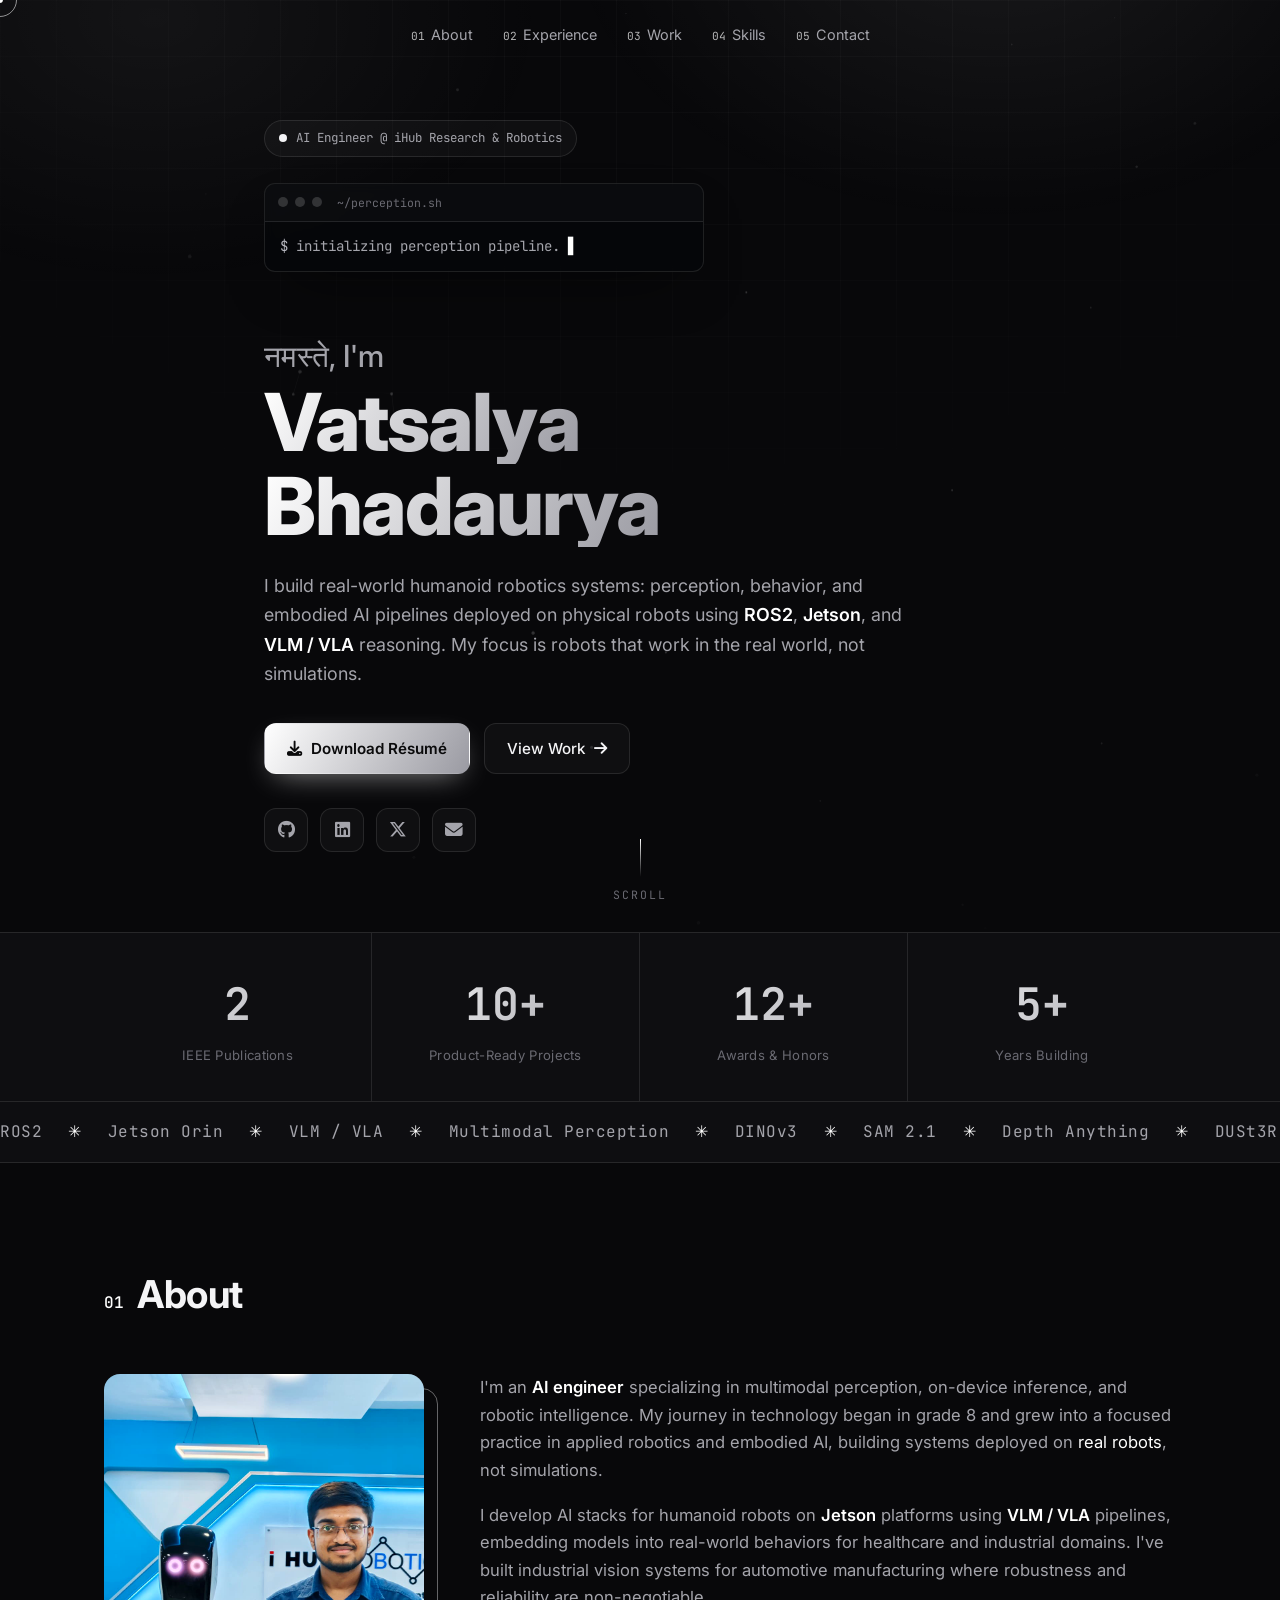
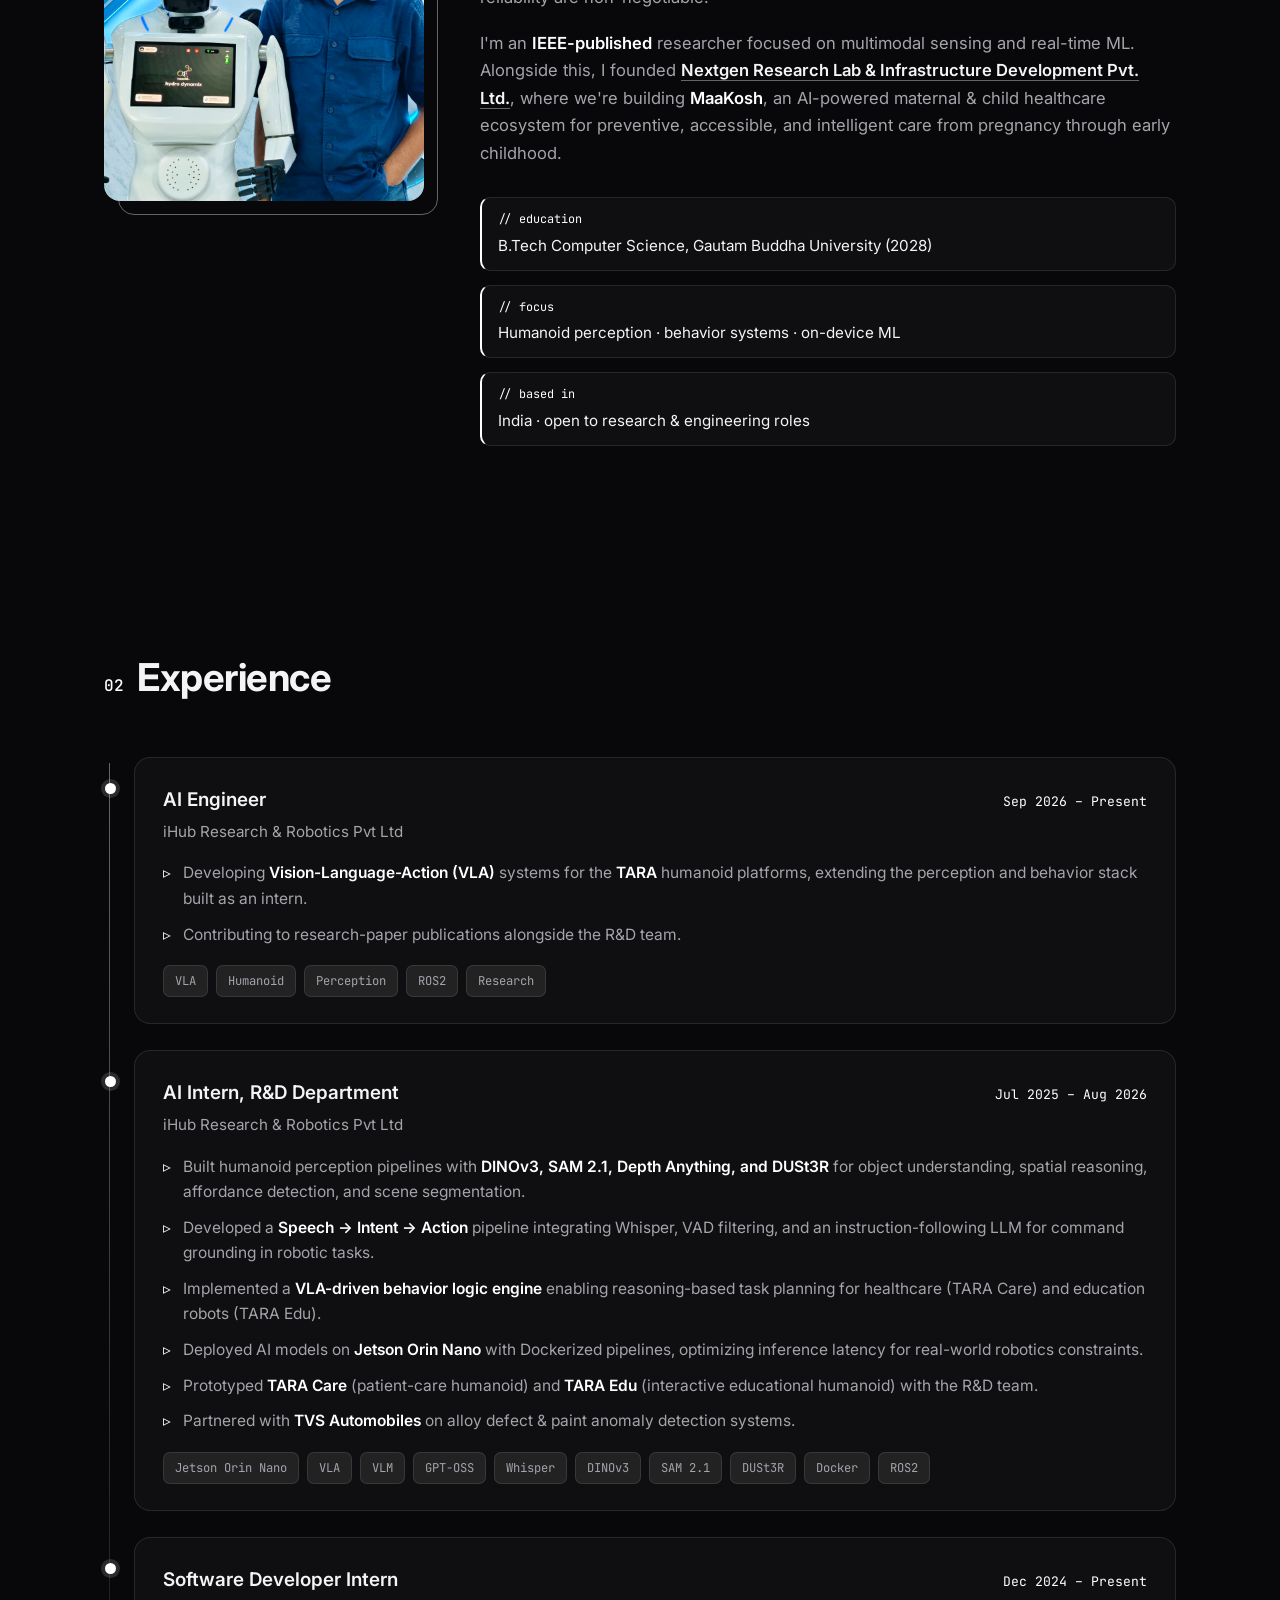
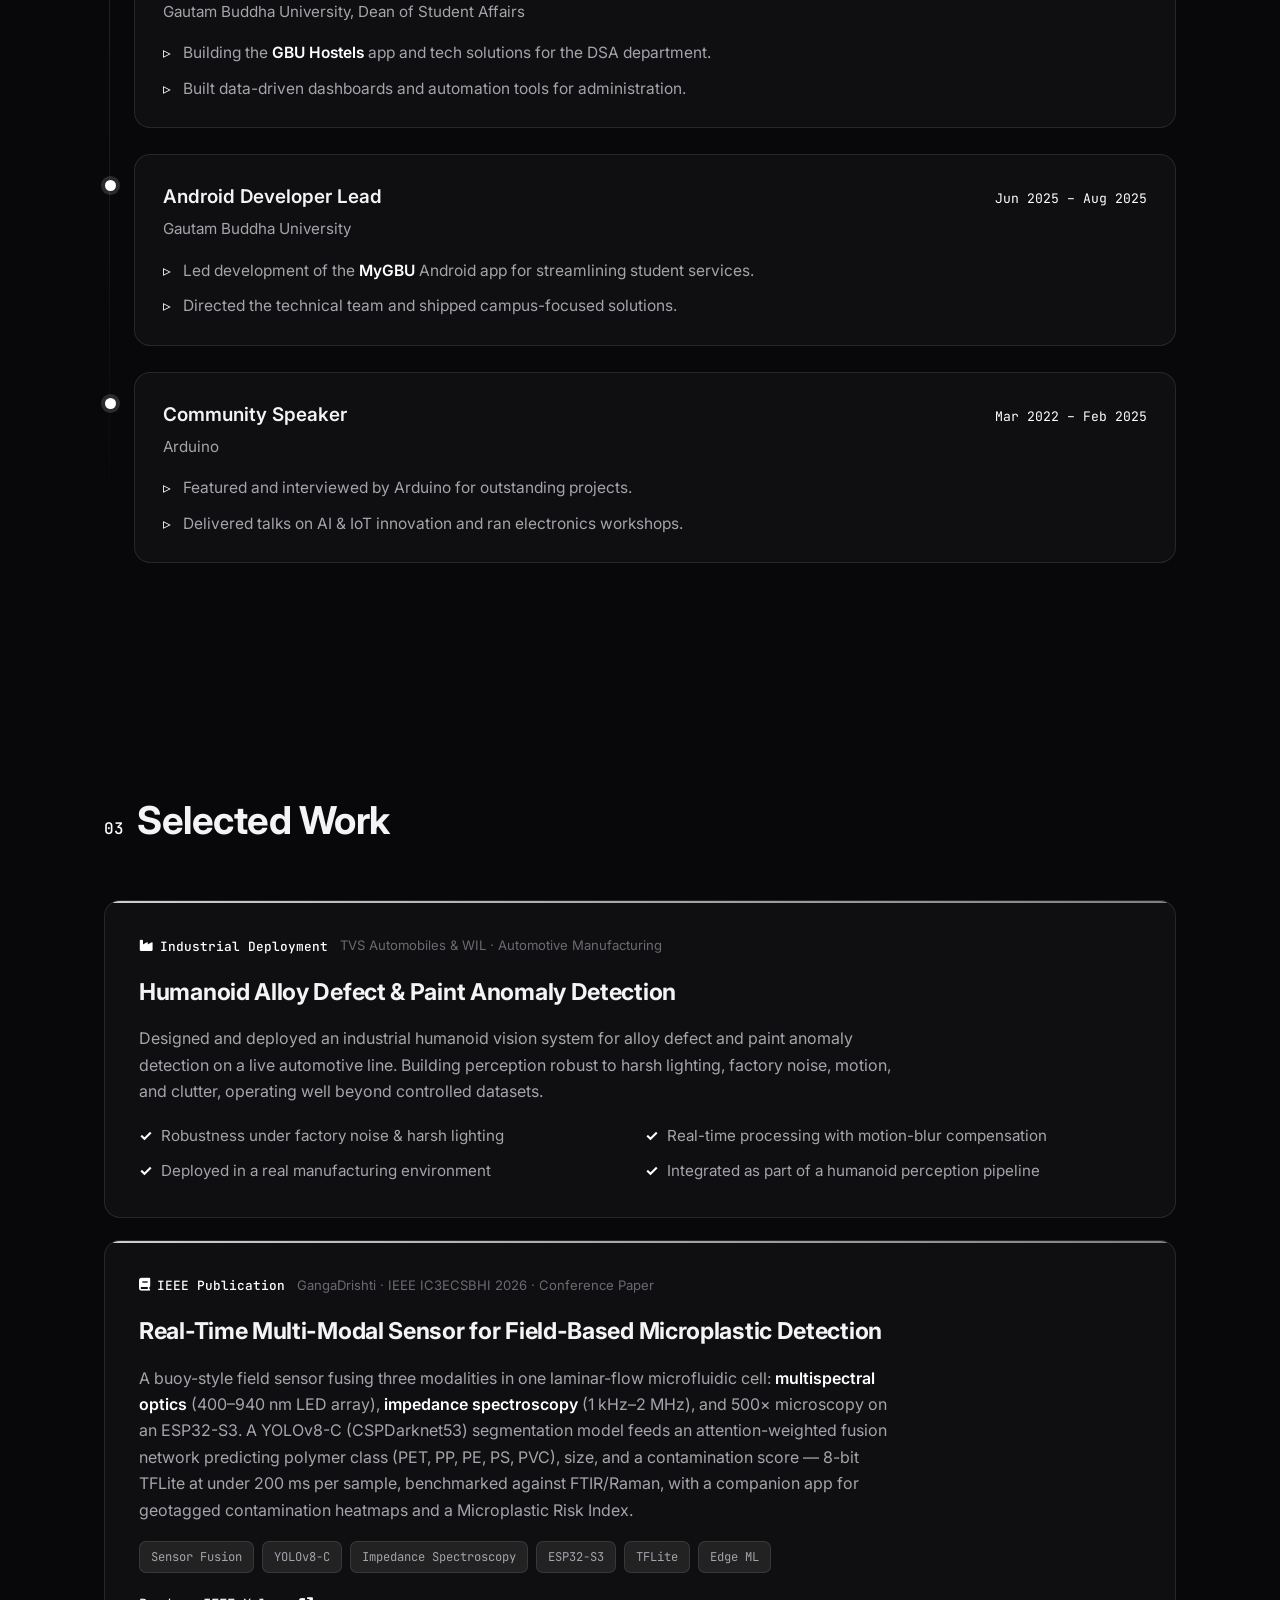
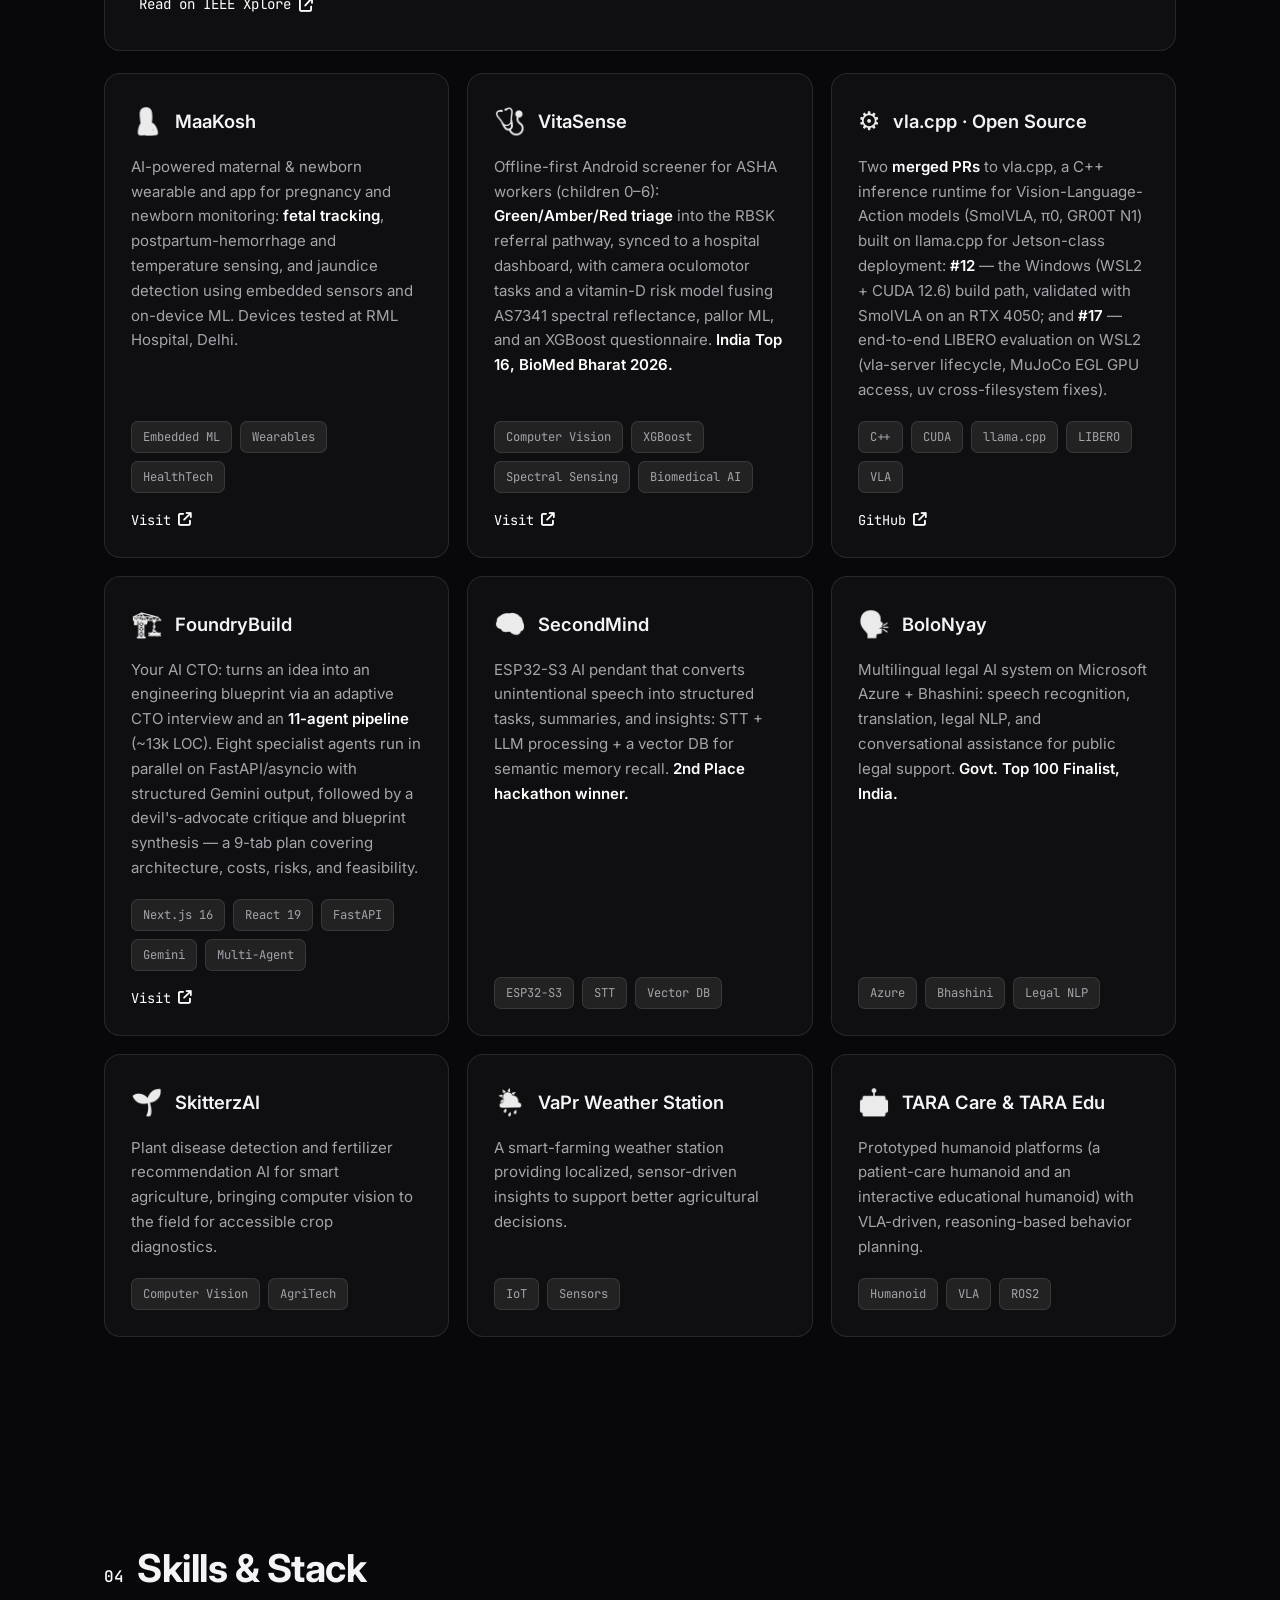
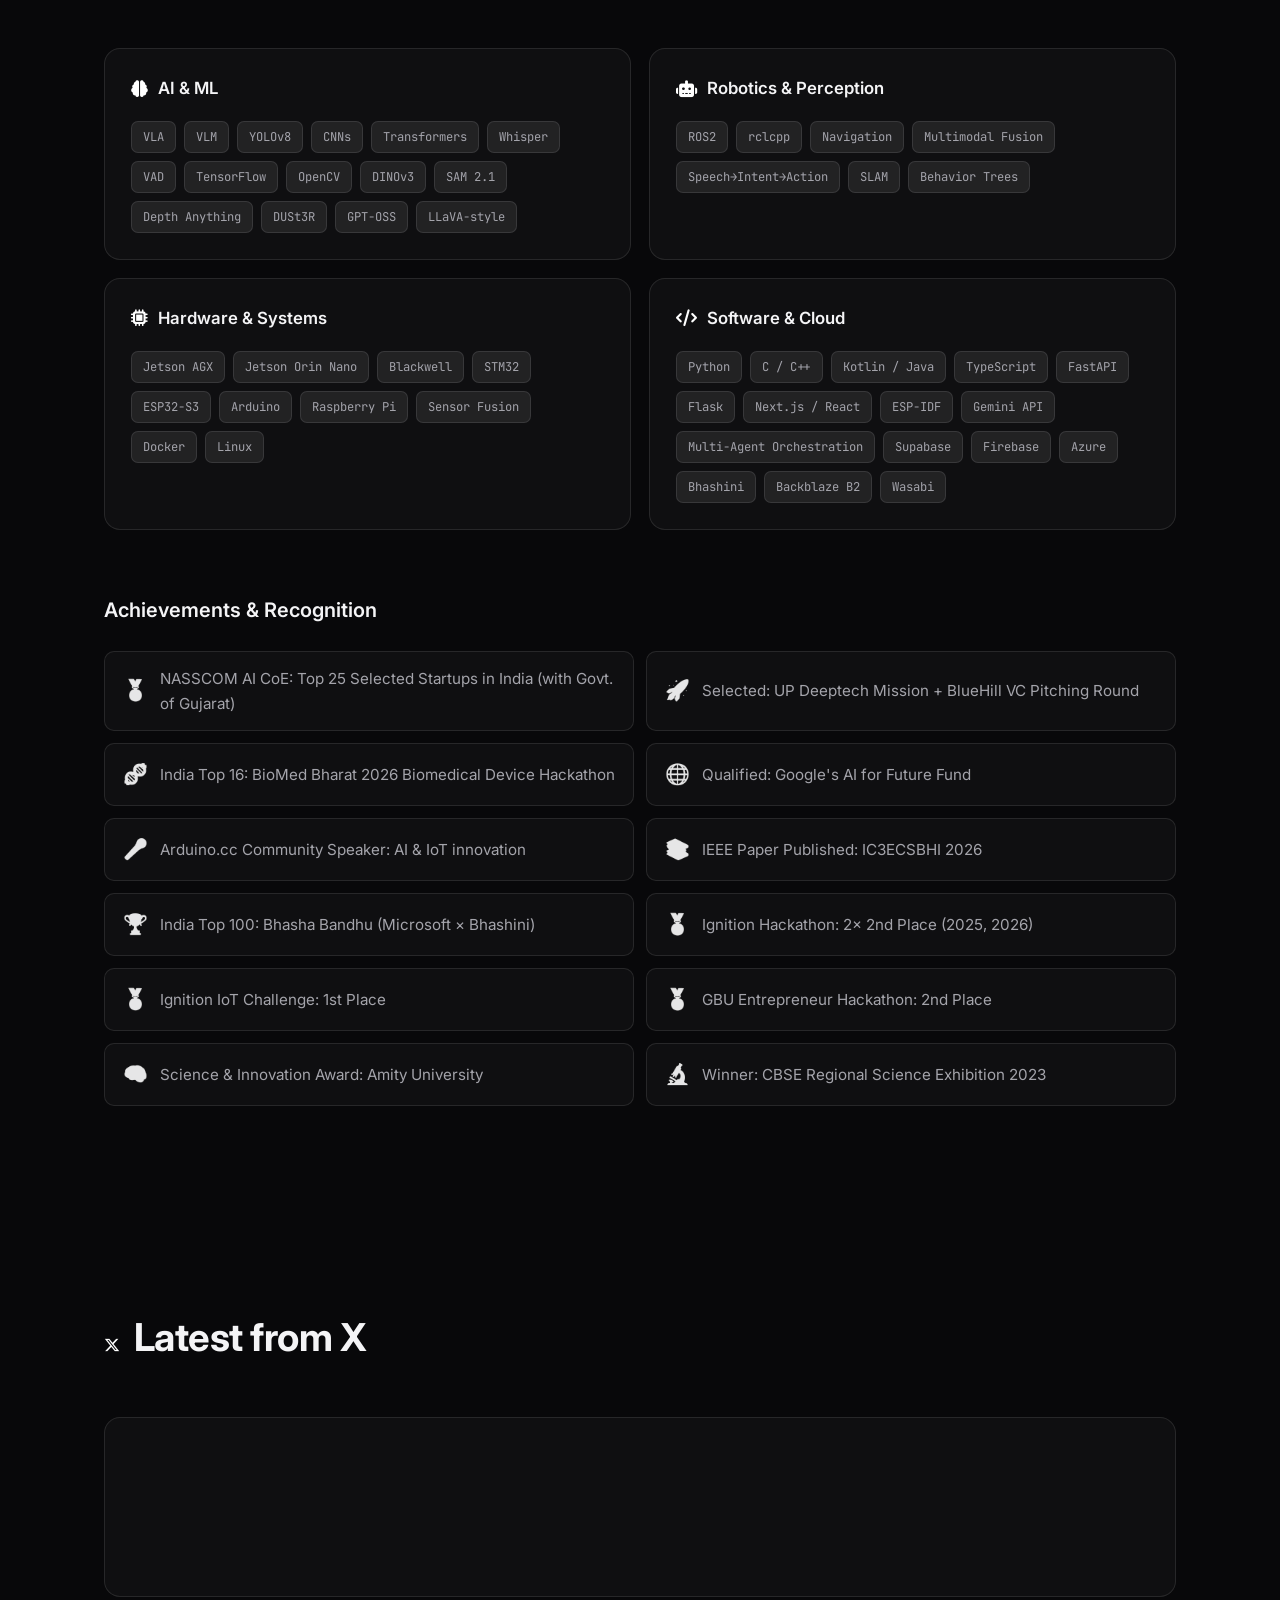
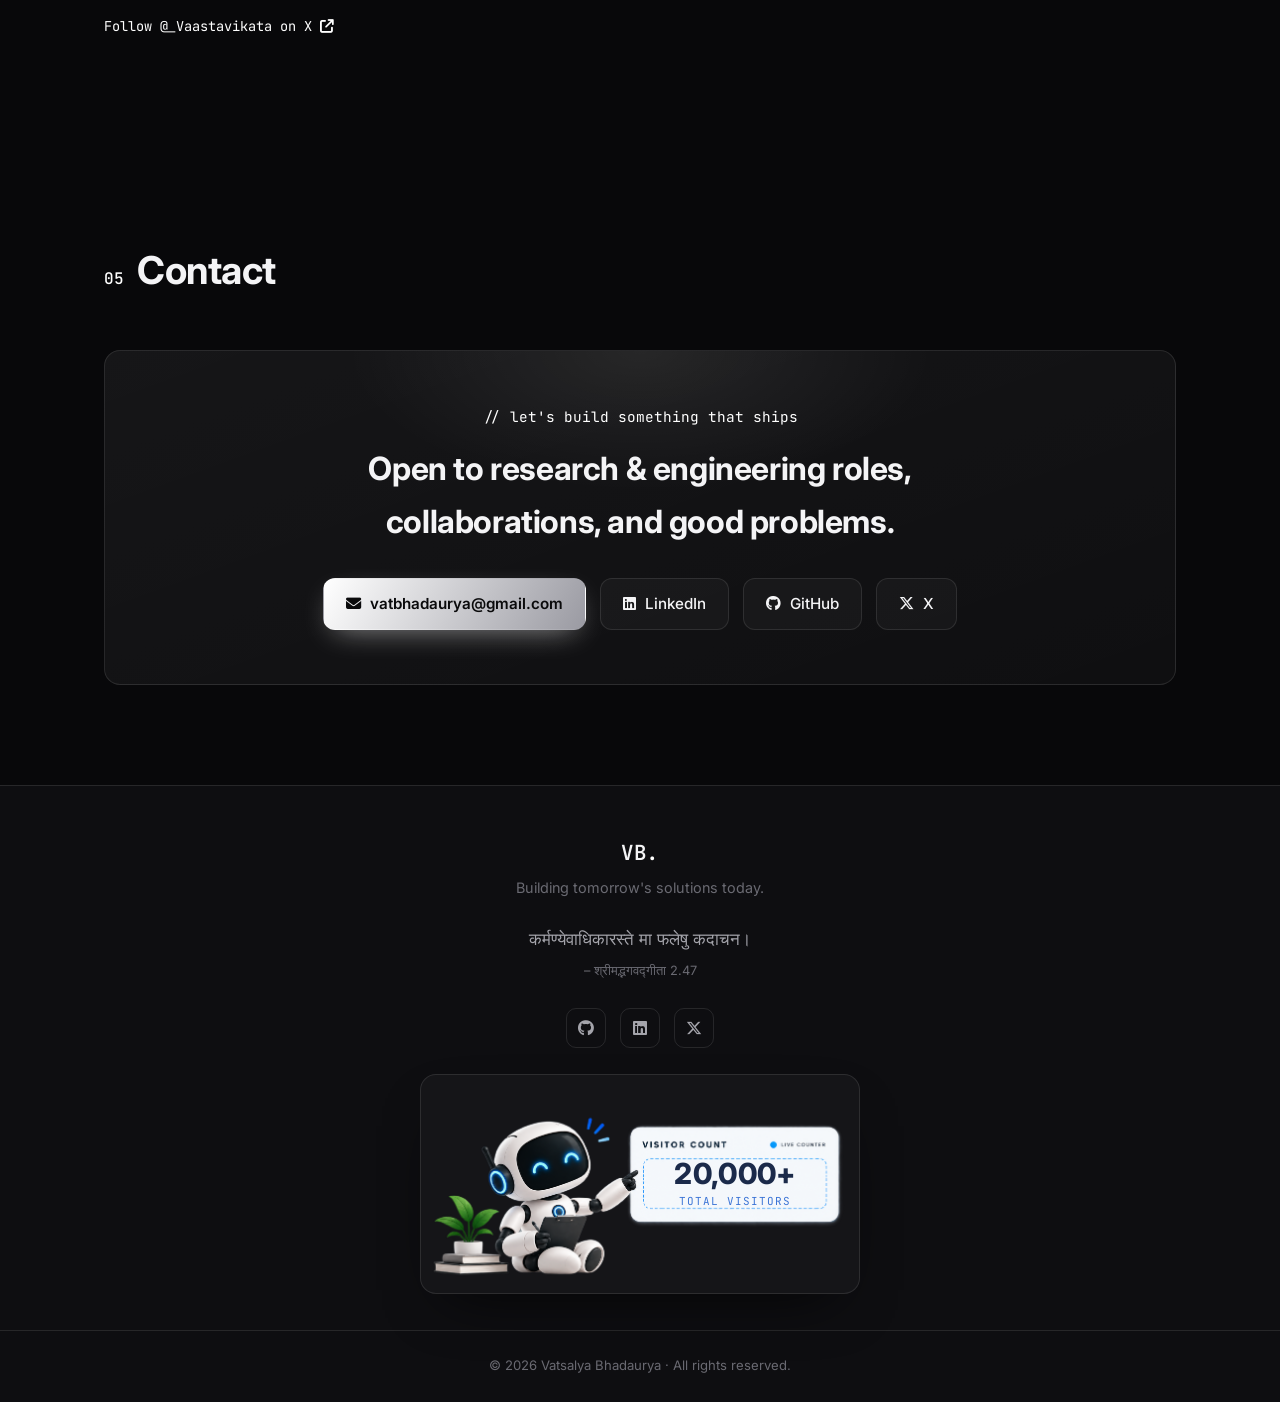
==== commit c9af4588: "Remove Résumé button from nav header" ====
--- a/index.html
+++ b/index.html
@@ -134,7 +134,6 @@
                 <a href="#skills" class="nav-link"><span class="nav-index">04</span> Skills</a>
                 <a href="#contact" class="nav-link"><span class="nav-index">05</span> Contact</a>
             </div>
-            <a href="https://drive.google.com/file/d/1DRZBNt-A83432iyr6hvISYwkAzrjrHEI/view?usp=sharing" class="btn btn-ghost nav-cta" target="_blank" rel="noopener noreferrer">Résumé</a>
             <button class="mobile-menu-btn" aria-label="Toggle menu"><span></span><span></span><span></span></button>
         </div>
     </nav>
--- a/styles.css
+++ b/styles.css
@@ -107,7 +107,6 @@
     padding: 10px 0;
 }
 .nav-inner { position: relative; display: flex; align-items: center; justify-content: center; gap: 20px; min-height: 42px; }
-.nav-cta { position: absolute; right: 0; top: 50%; transform: translateY(-50%); font-size: .85rem; padding: 8px 16px; }
 .logo { font-family: var(--mono); font-weight: 600; font-size: 1.3rem; letter-spacing: .5px; }
 .logo-dot { color: var(--accent); }
 .nav-links { display: flex; gap: 6px; }
@@ -308,14 +307,16 @@
 
 /* Robot visitor counter — live count overlaid on the illustration's dashed placeholder */
 .robot-counter { position: relative; width: 100%; max-width: 440px; margin: 26px auto 8px; container-type: inline-size; }
-.robot-counter img { width: 100%; height: auto; display: block; }
+.robot-counter::before { content: ""; position: absolute; inset: 0; z-index: 0;
+    background: var(--surface); border: 1px solid var(--border); border-radius: var(--radius); box-shadow: var(--shadow); }
+.robot-counter img { position: relative; z-index: 1; width: 100%; height: auto; display: block; }
 /* Overlay matches the dashed box: left 50.8%, top 29.7%, 41.6% × 31.5% of the image */
-.rc-count { position: absolute; left: 50.8%; top: 29.7%; width: 41.6%; height: 31.5%;
-    display: flex; flex-direction: column; align-items: center; justify-content: center; gap: 1.5cqw; text-align: center; }
-.rc-num { font-family: var(--sans); font-weight: 800; color: #1b2a4a; line-height: 1; letter-spacing: .5px;
-    font-size: 1.9rem; font-size: clamp(14px, 9cqw, 46px); }
+.rc-count { position: absolute; z-index: 2; left: 50.8%; top: 34.5%; width: 41.6%; height: 31.5%;
+    display: flex; flex-direction: column; align-items: center; justify-content: center; gap: 0.8cqw; text-align: center; }
+.rc-num { font-family: var(--sans); font-weight: 800; color: #1b2a4a; line-height: 1; letter-spacing: .3px;
+    font-size: 1.5rem; font-size: clamp(12px, 6.6cqw, 32px); }
 .rc-cap { font-family: var(--mono); text-transform: uppercase; letter-spacing: 1px; color: #3b74d6;
-    font-size: .6rem; font-size: clamp(6px, 3cqw, 13px); }
+    font-size: .55rem; font-size: clamp(6px, 2.5cqw, 11px); }
 
 /* ---------- Custom cursor ---------- */
 .cursor-dot, .cursor-ring { position: fixed; top: 0; left: 0; z-index: 9999; pointer-events: none;
@@ -340,7 +341,6 @@
 }
 
 @media (max-width: 760px) {
-    .nav-cta { display: none; }
     .mobile-menu-btn { display: flex; position: absolute; right: 0; top: 50%; transform: translateY(-50%); z-index: 20; }
     .nav-links {
         position: fixed; top: 0; right: 0; width: min(82vw, 320px); height: 100vh; height: 100dvh;
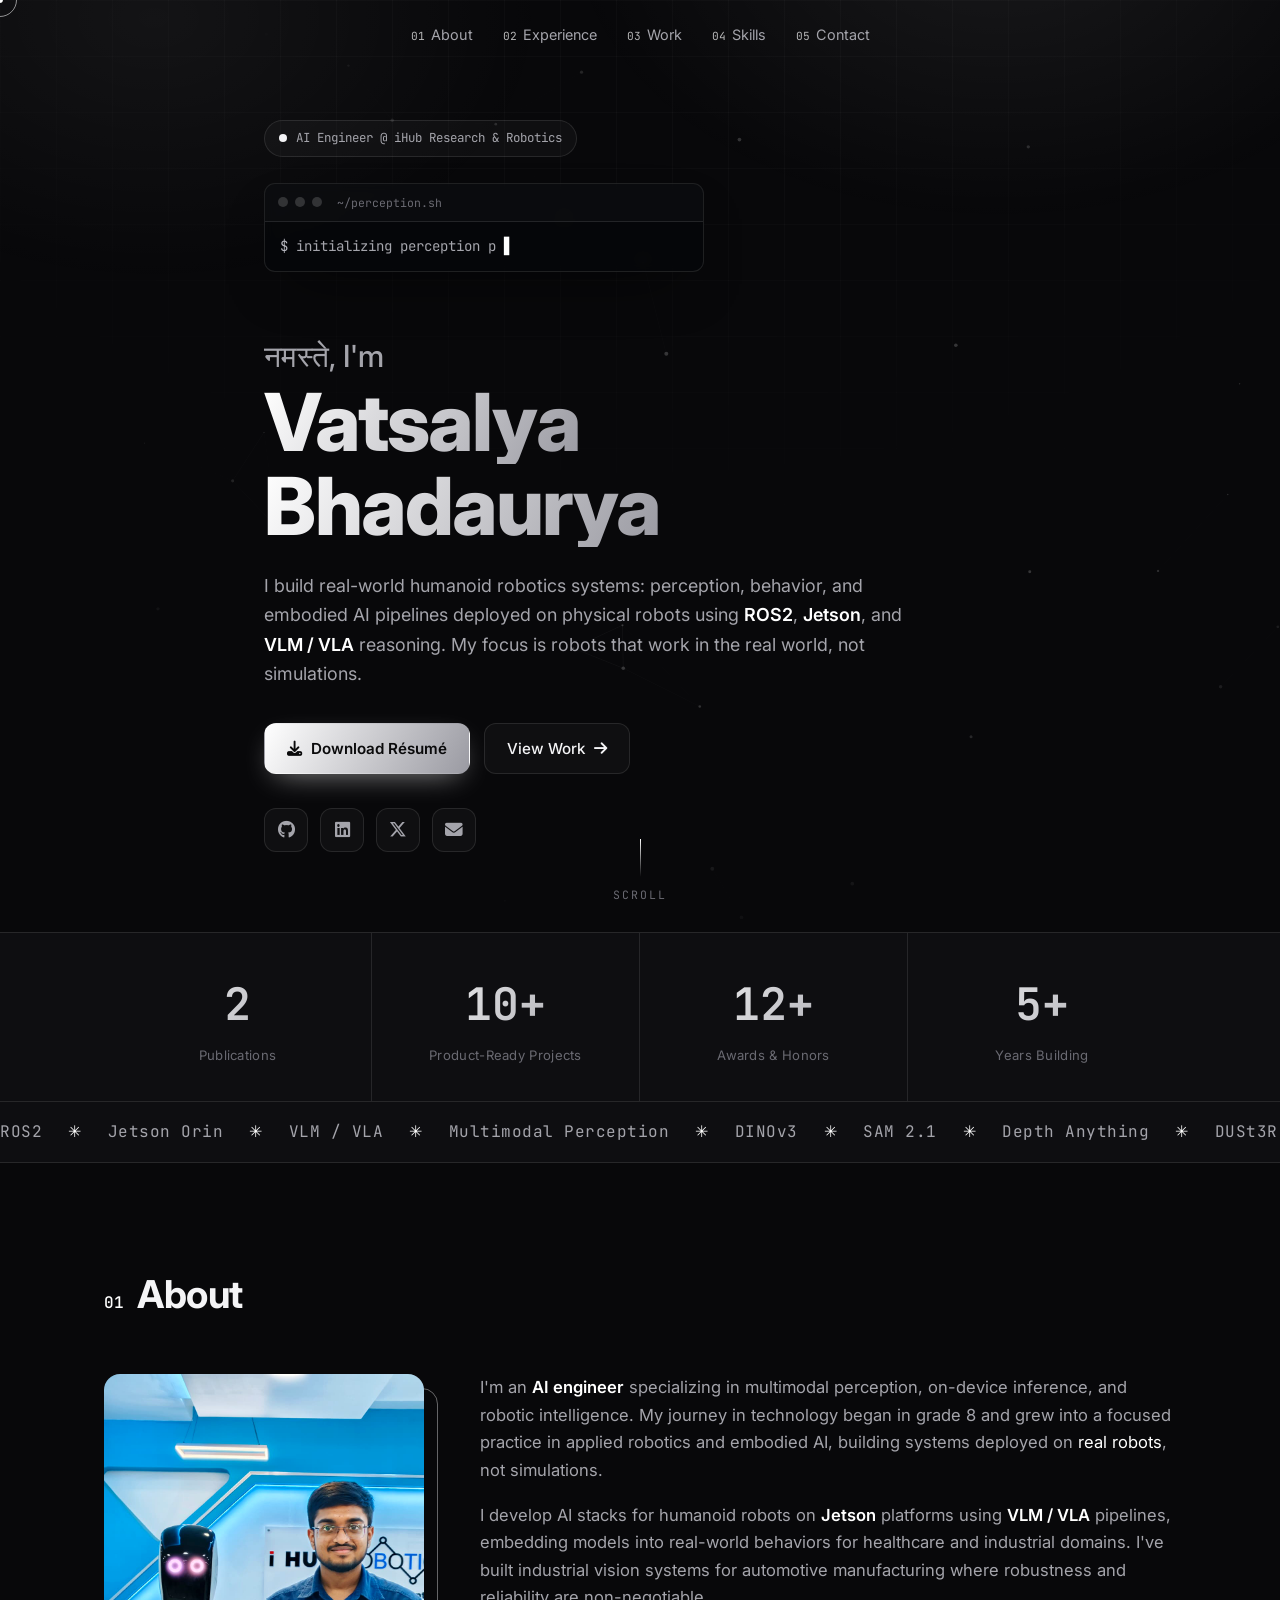
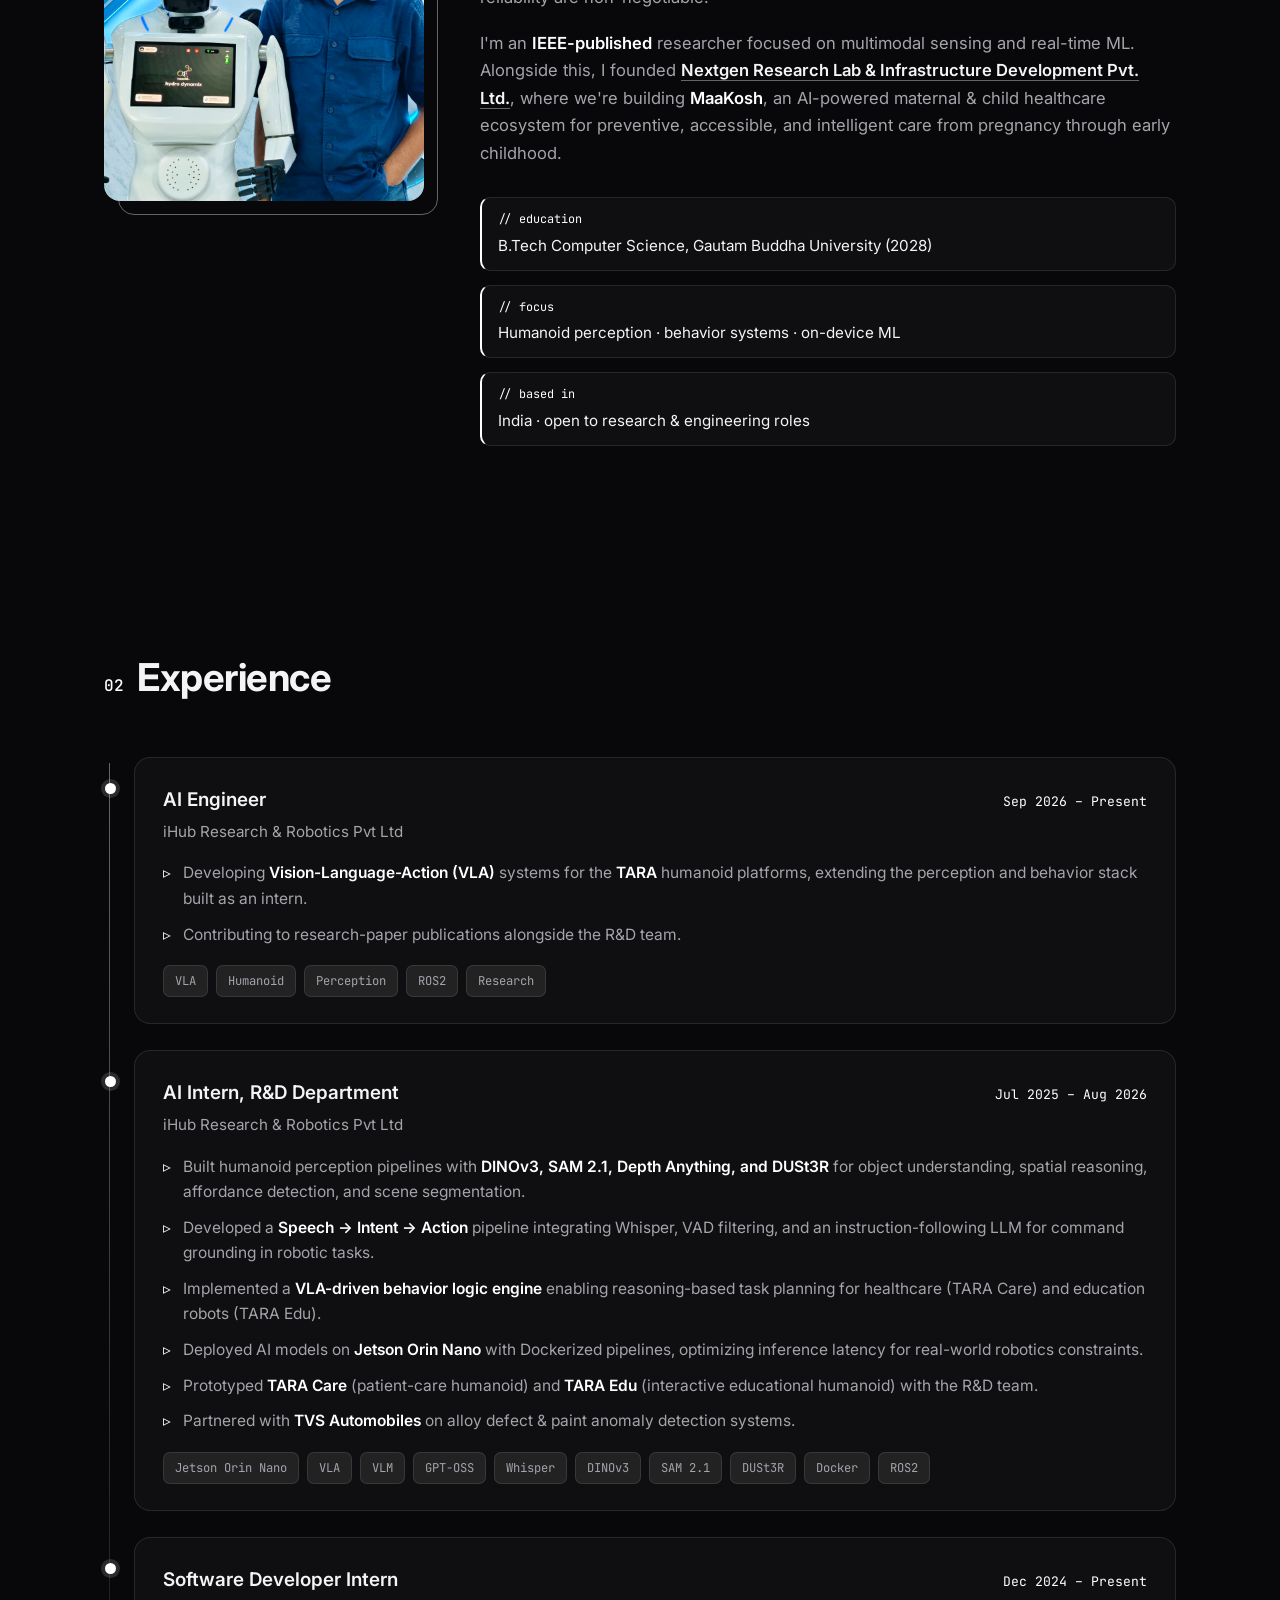
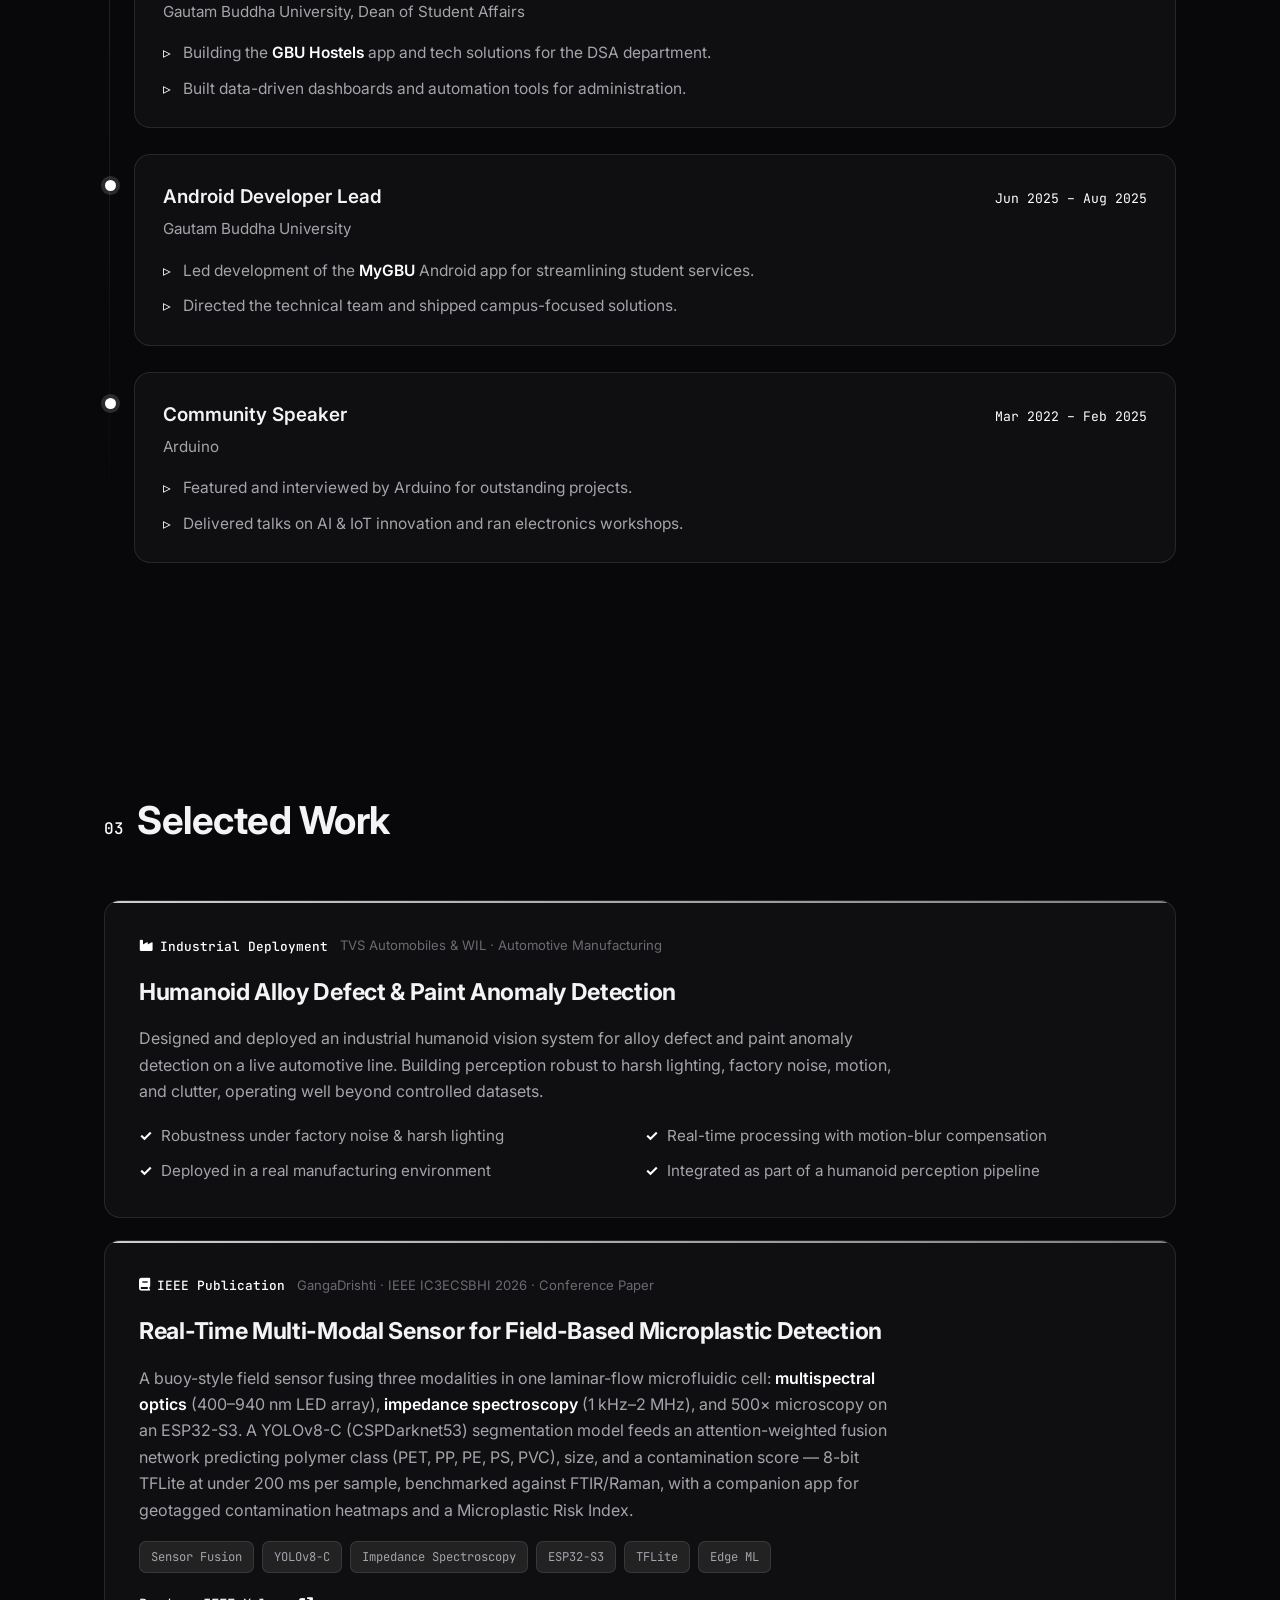
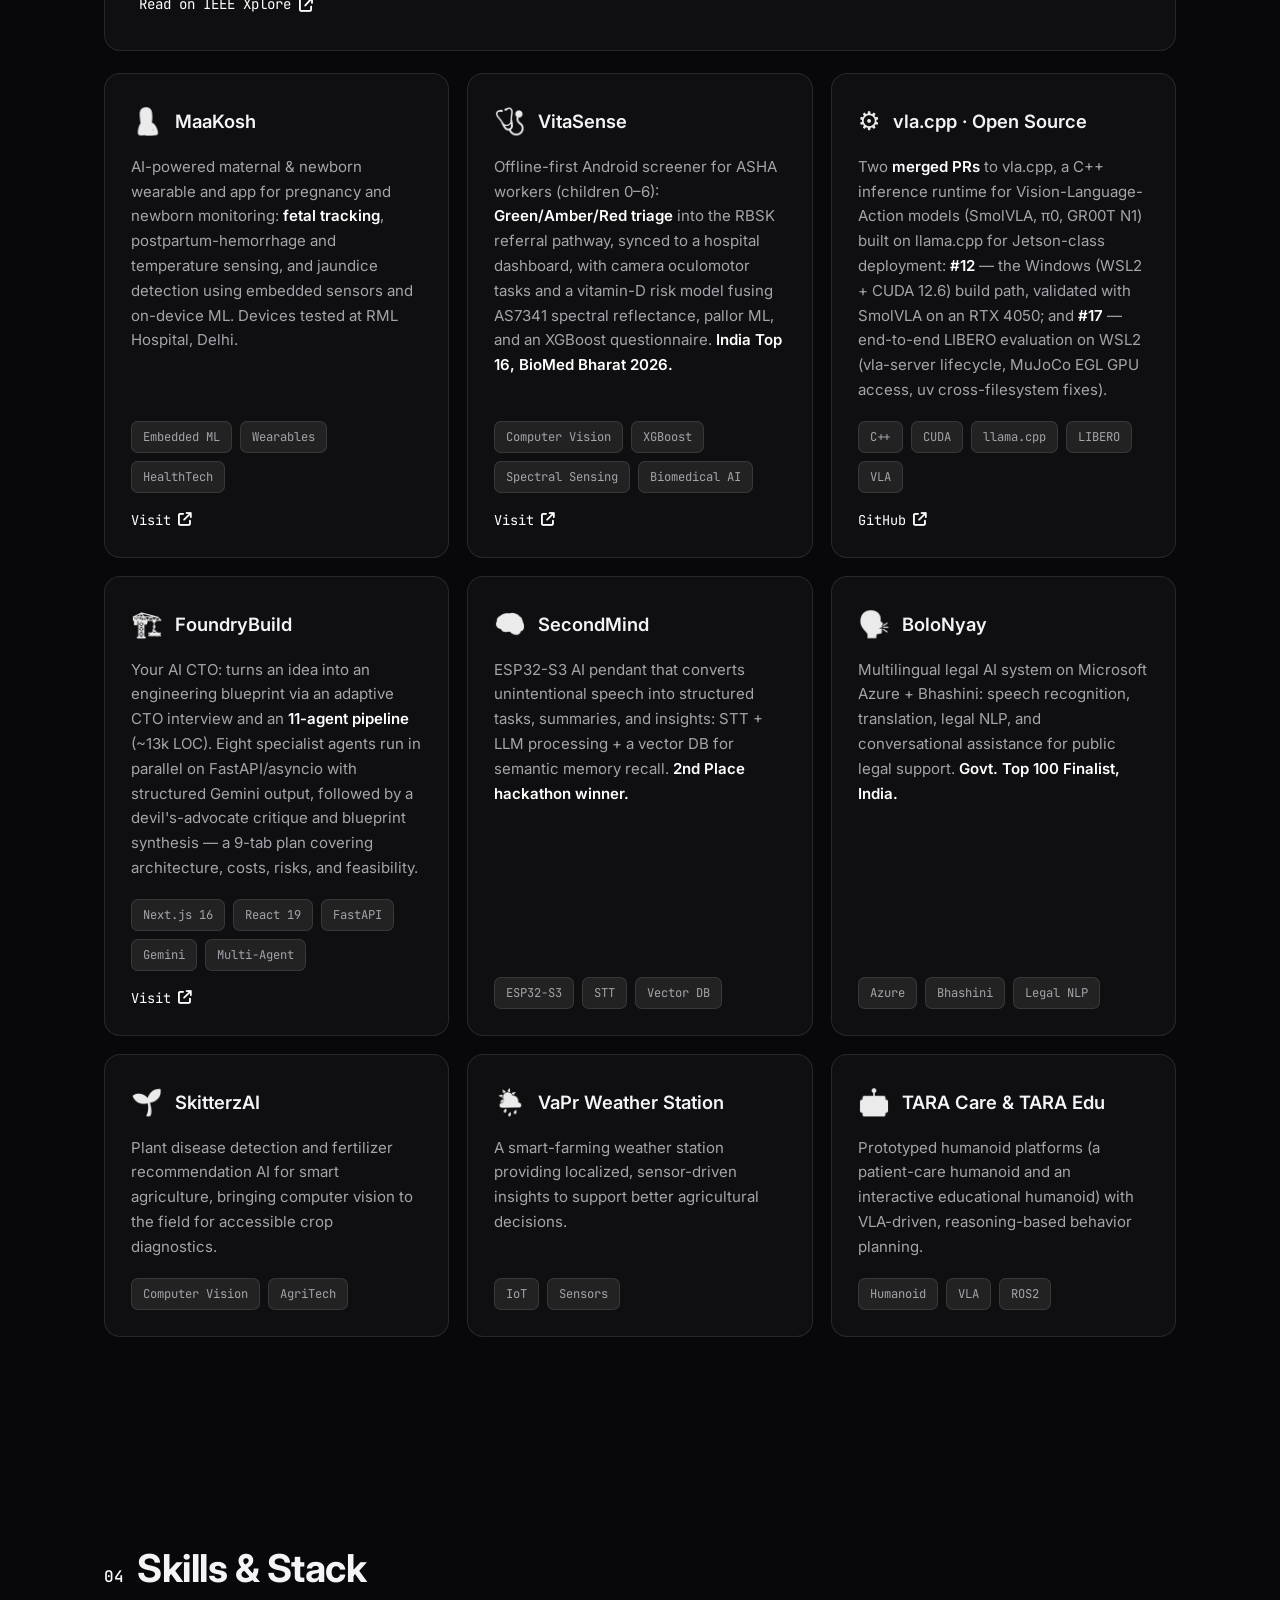
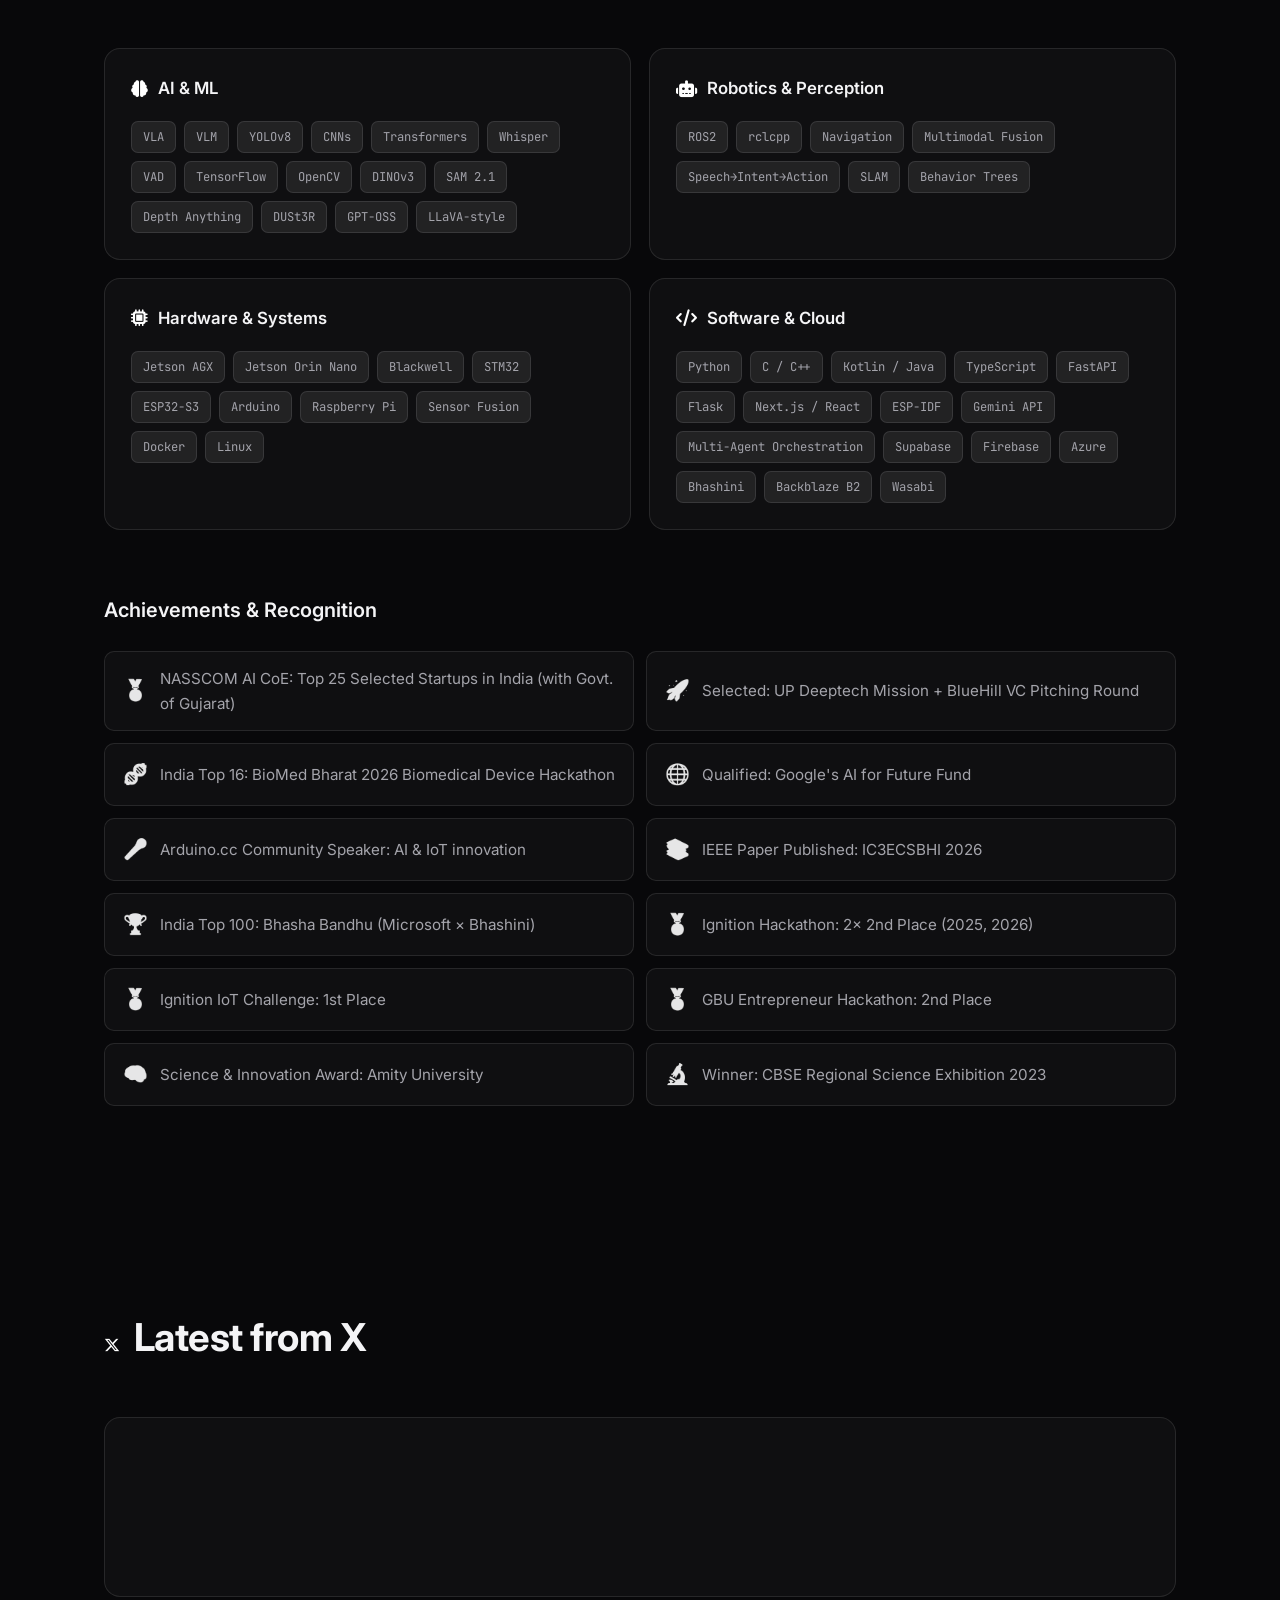
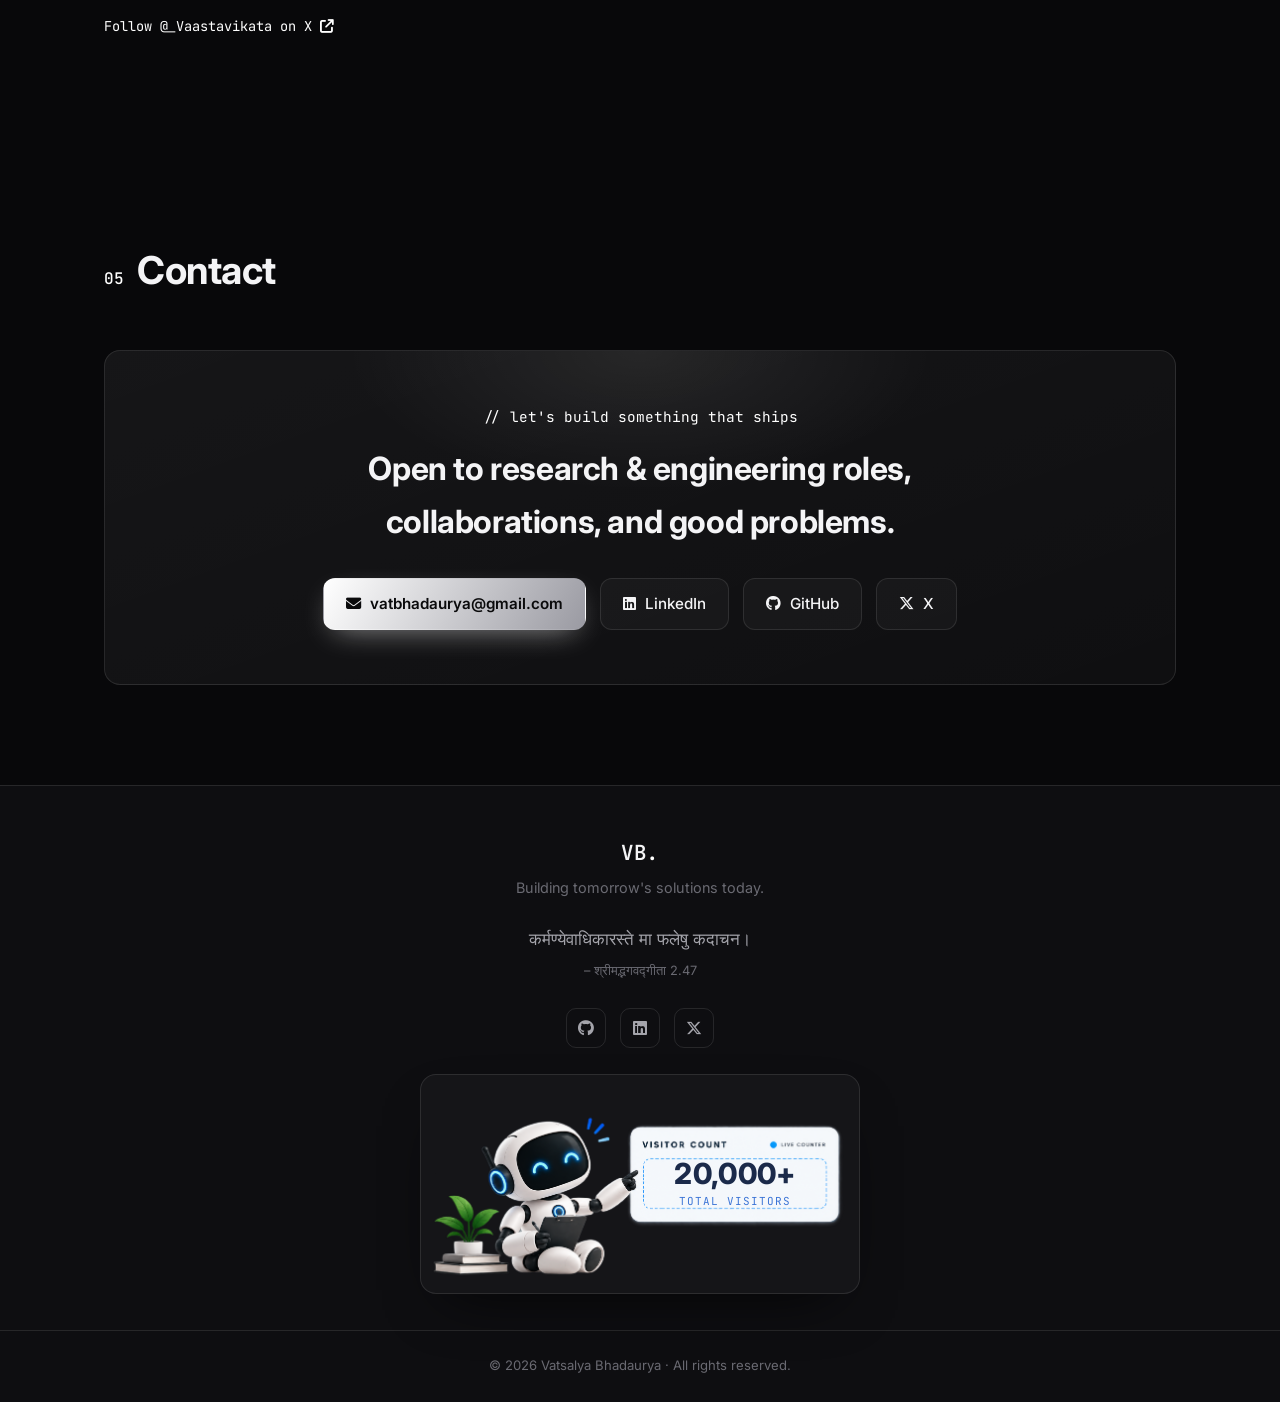
==== commit e3f75081: "Stats label: IEEE Publications -> Publications" ====
--- a/index.html
+++ b/index.html
@@ -183,7 +183,7 @@
     <!-- Stats band -->
     <section class="stats-band">
         <div class="container stats-grid">
-            <div class="stat"><span class="stat-num" data-count="2">0</span><span class="stat-label">IEEE Publications</span></div>
+            <div class="stat"><span class="stat-num" data-count="2">0</span><span class="stat-label">Publications</span></div>
             <div class="stat"><span class="stat-num" data-count="10" data-plus="true">0</span><span class="stat-label">Product-Ready Projects</span></div>
             <div class="stat"><span class="stat-num" data-count="12" data-plus="true">0</span><span class="stat-label">Awards &amp; Honors</span></div>
             <div class="stat"><span class="stat-num" data-count="5" data-plus="true">0</span><span class="stat-label">Years Building</span></div>
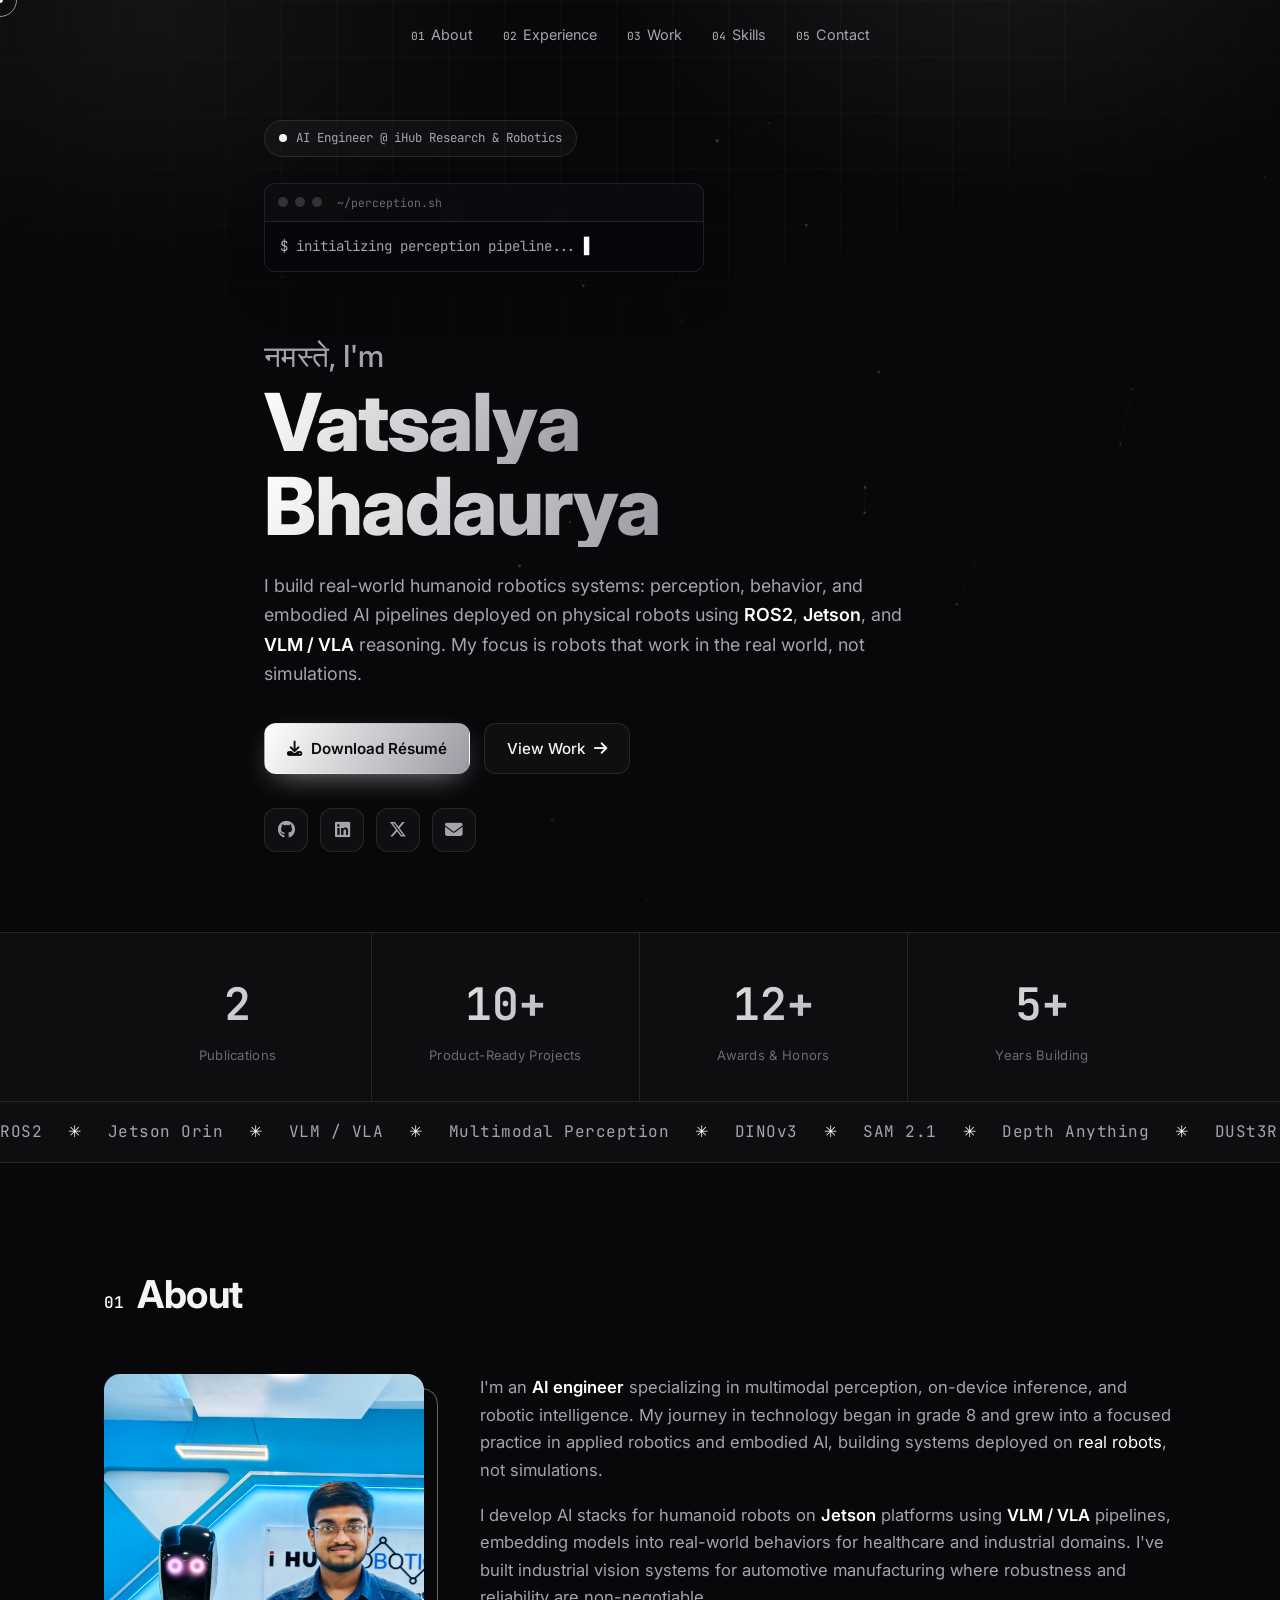
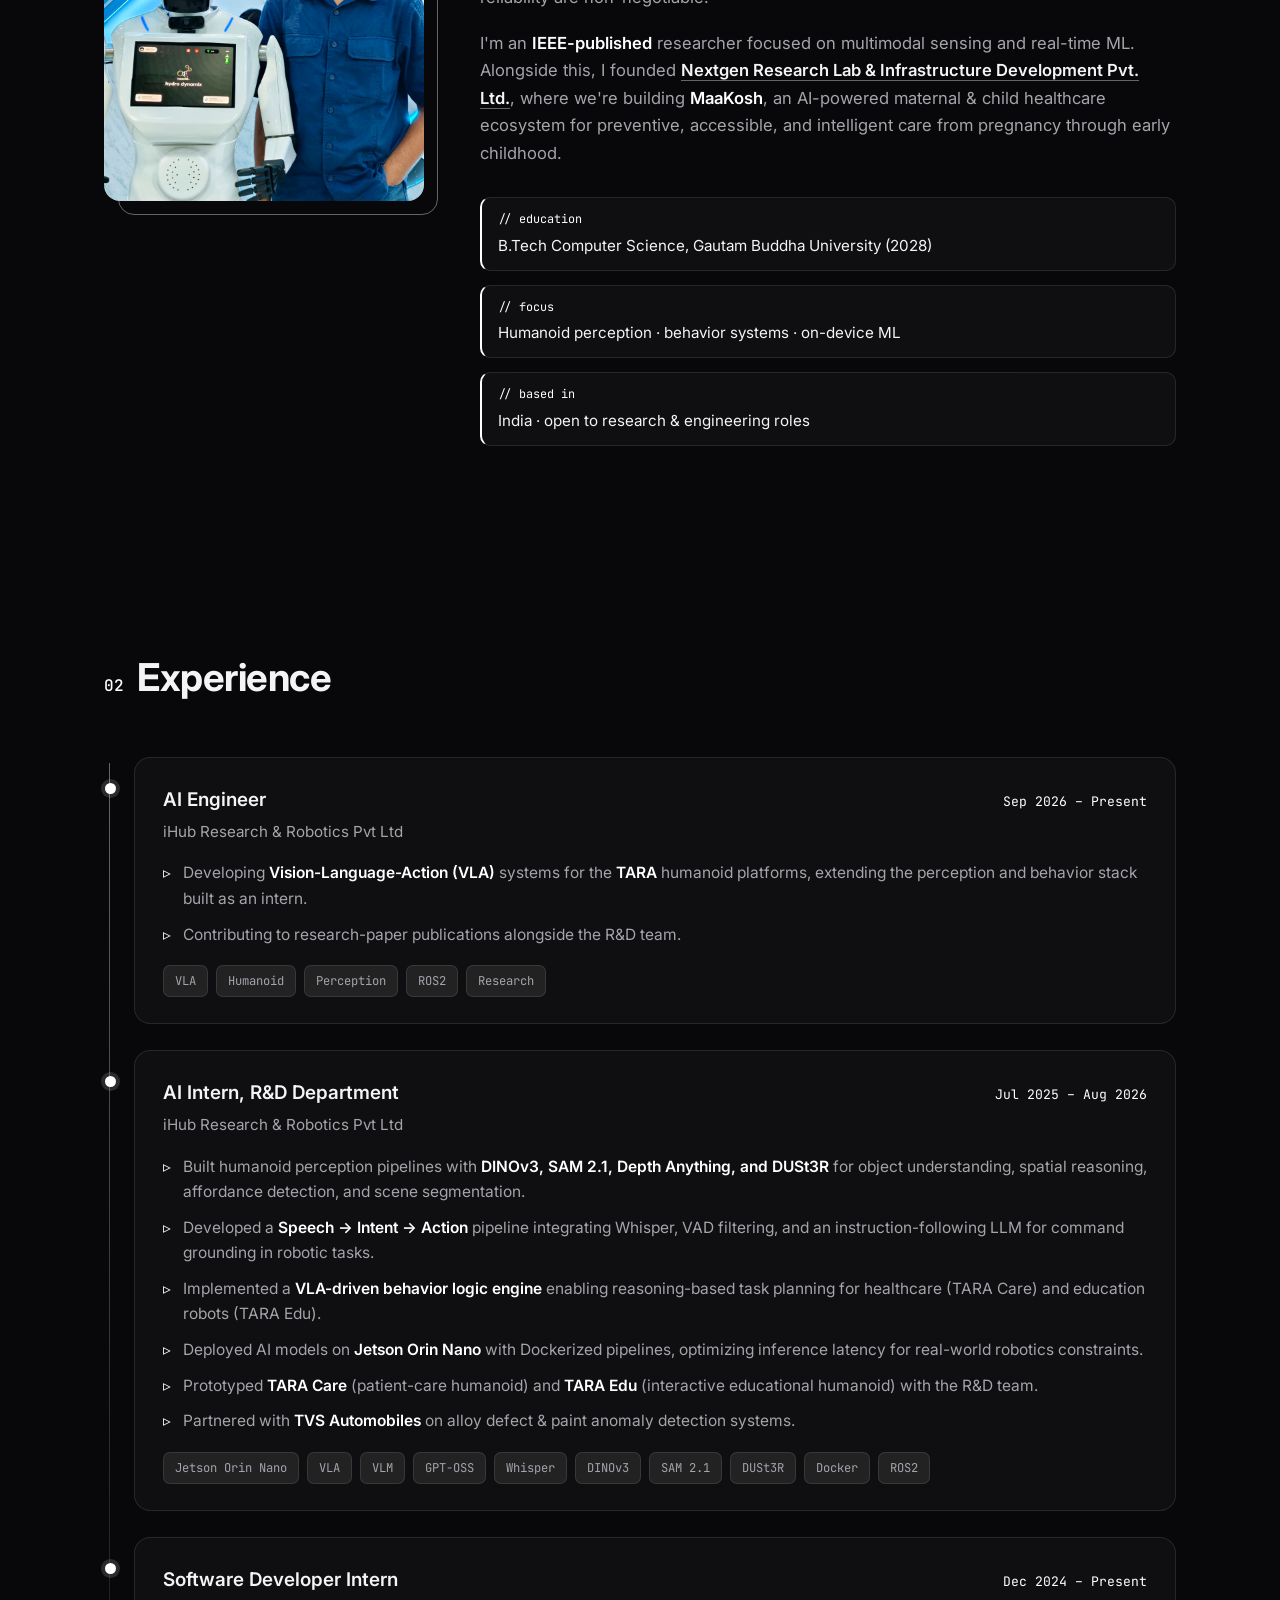
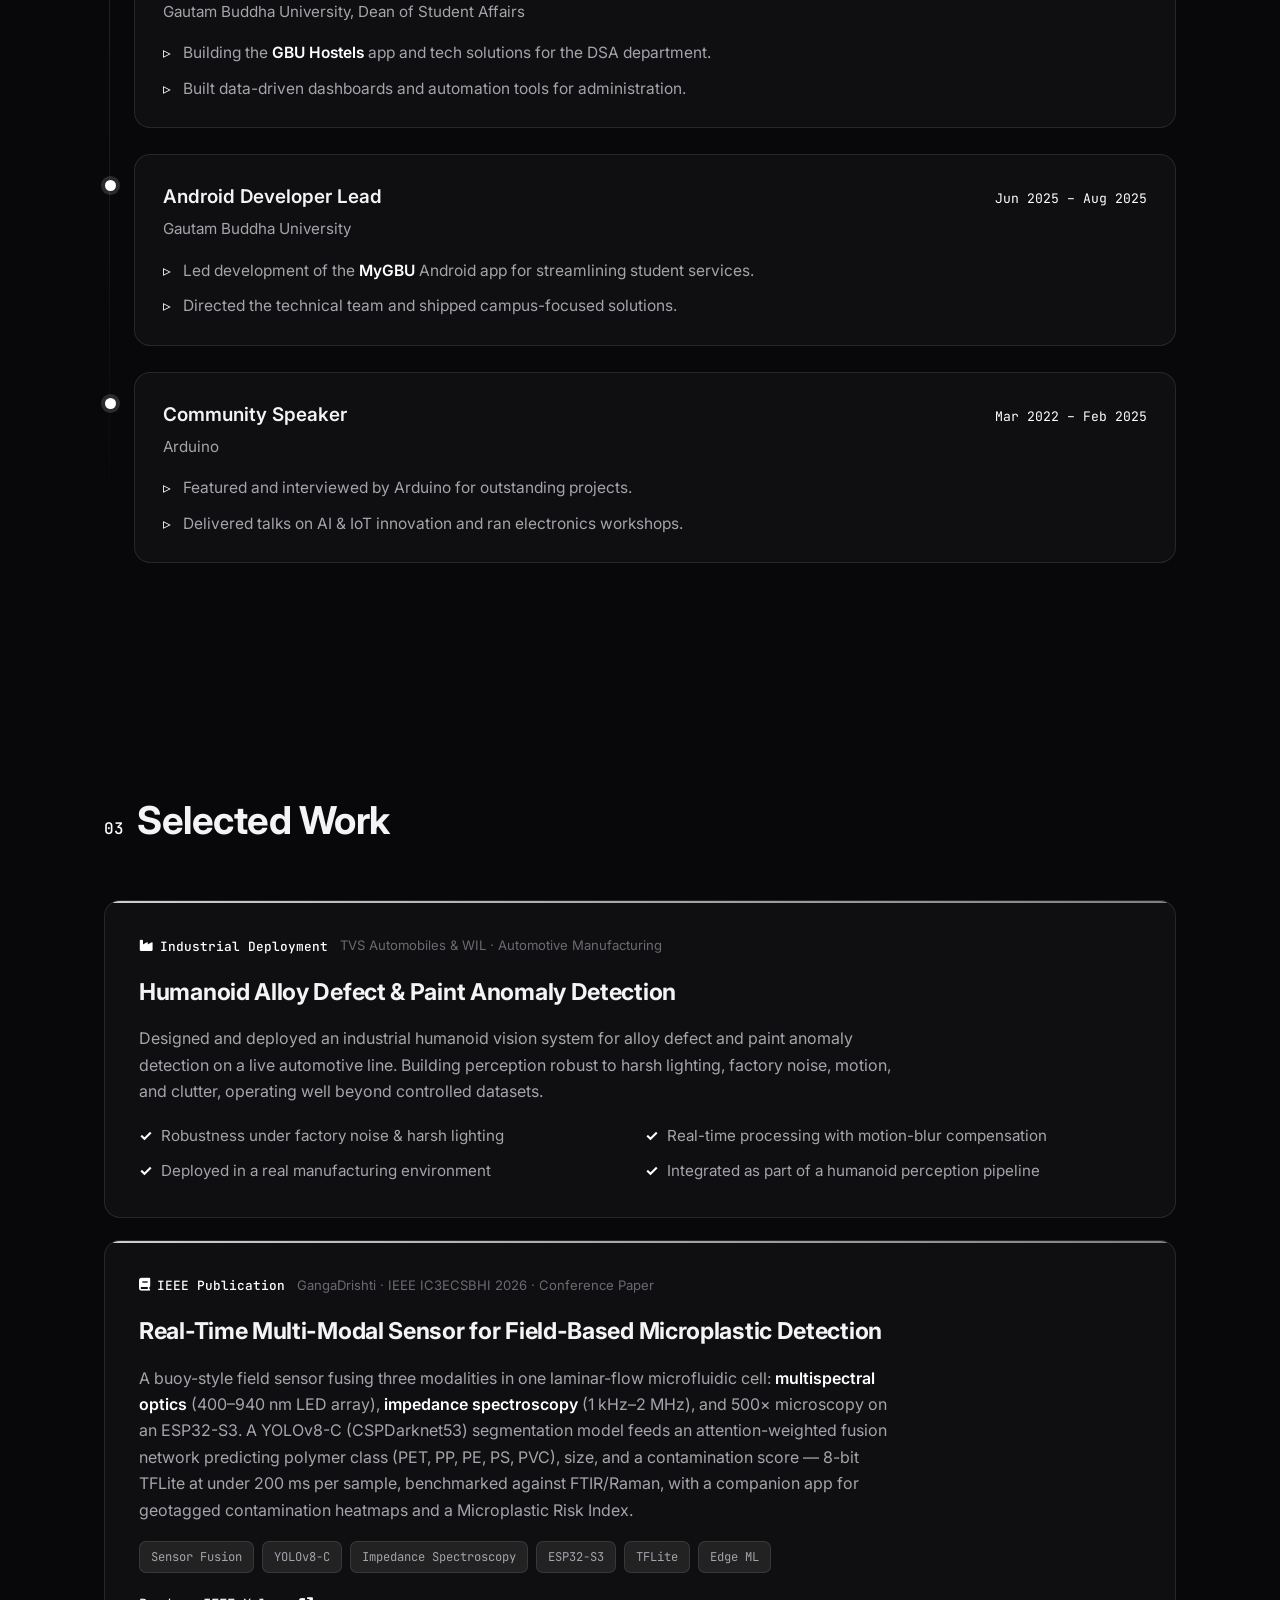
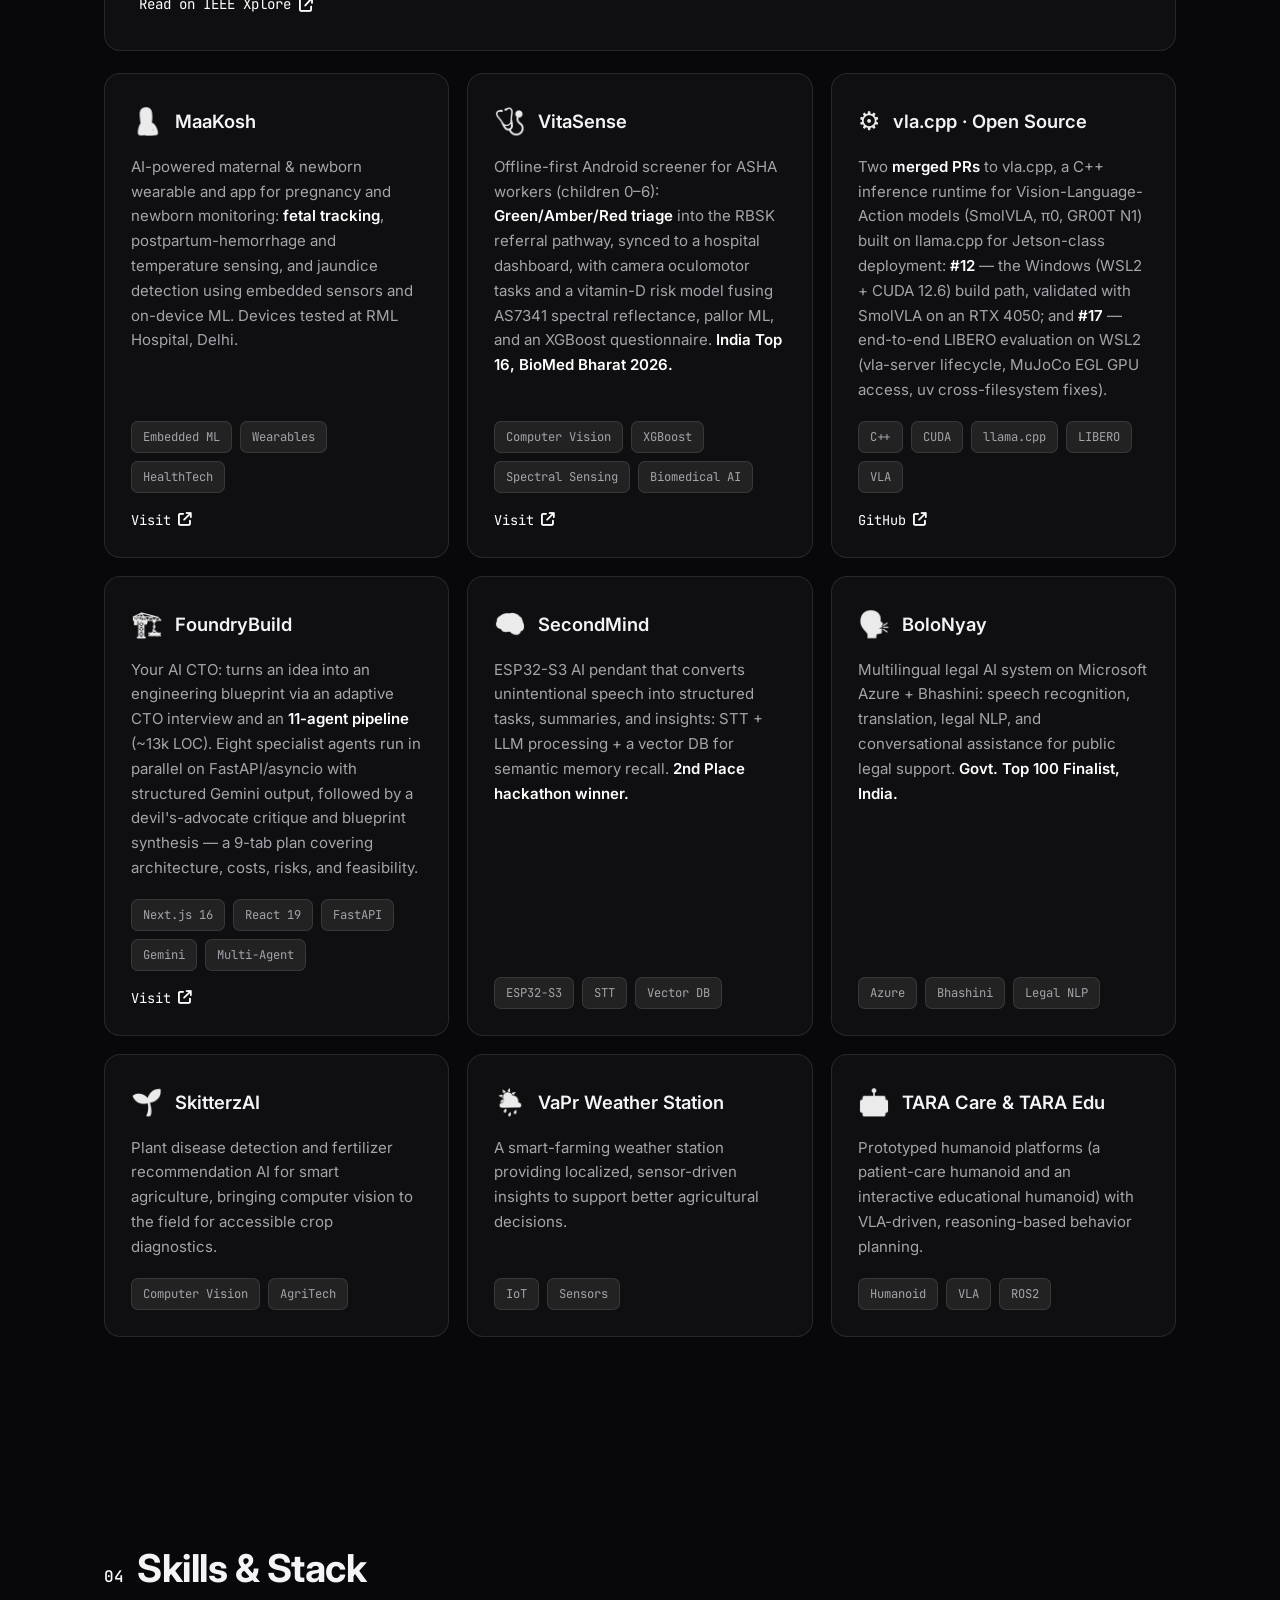
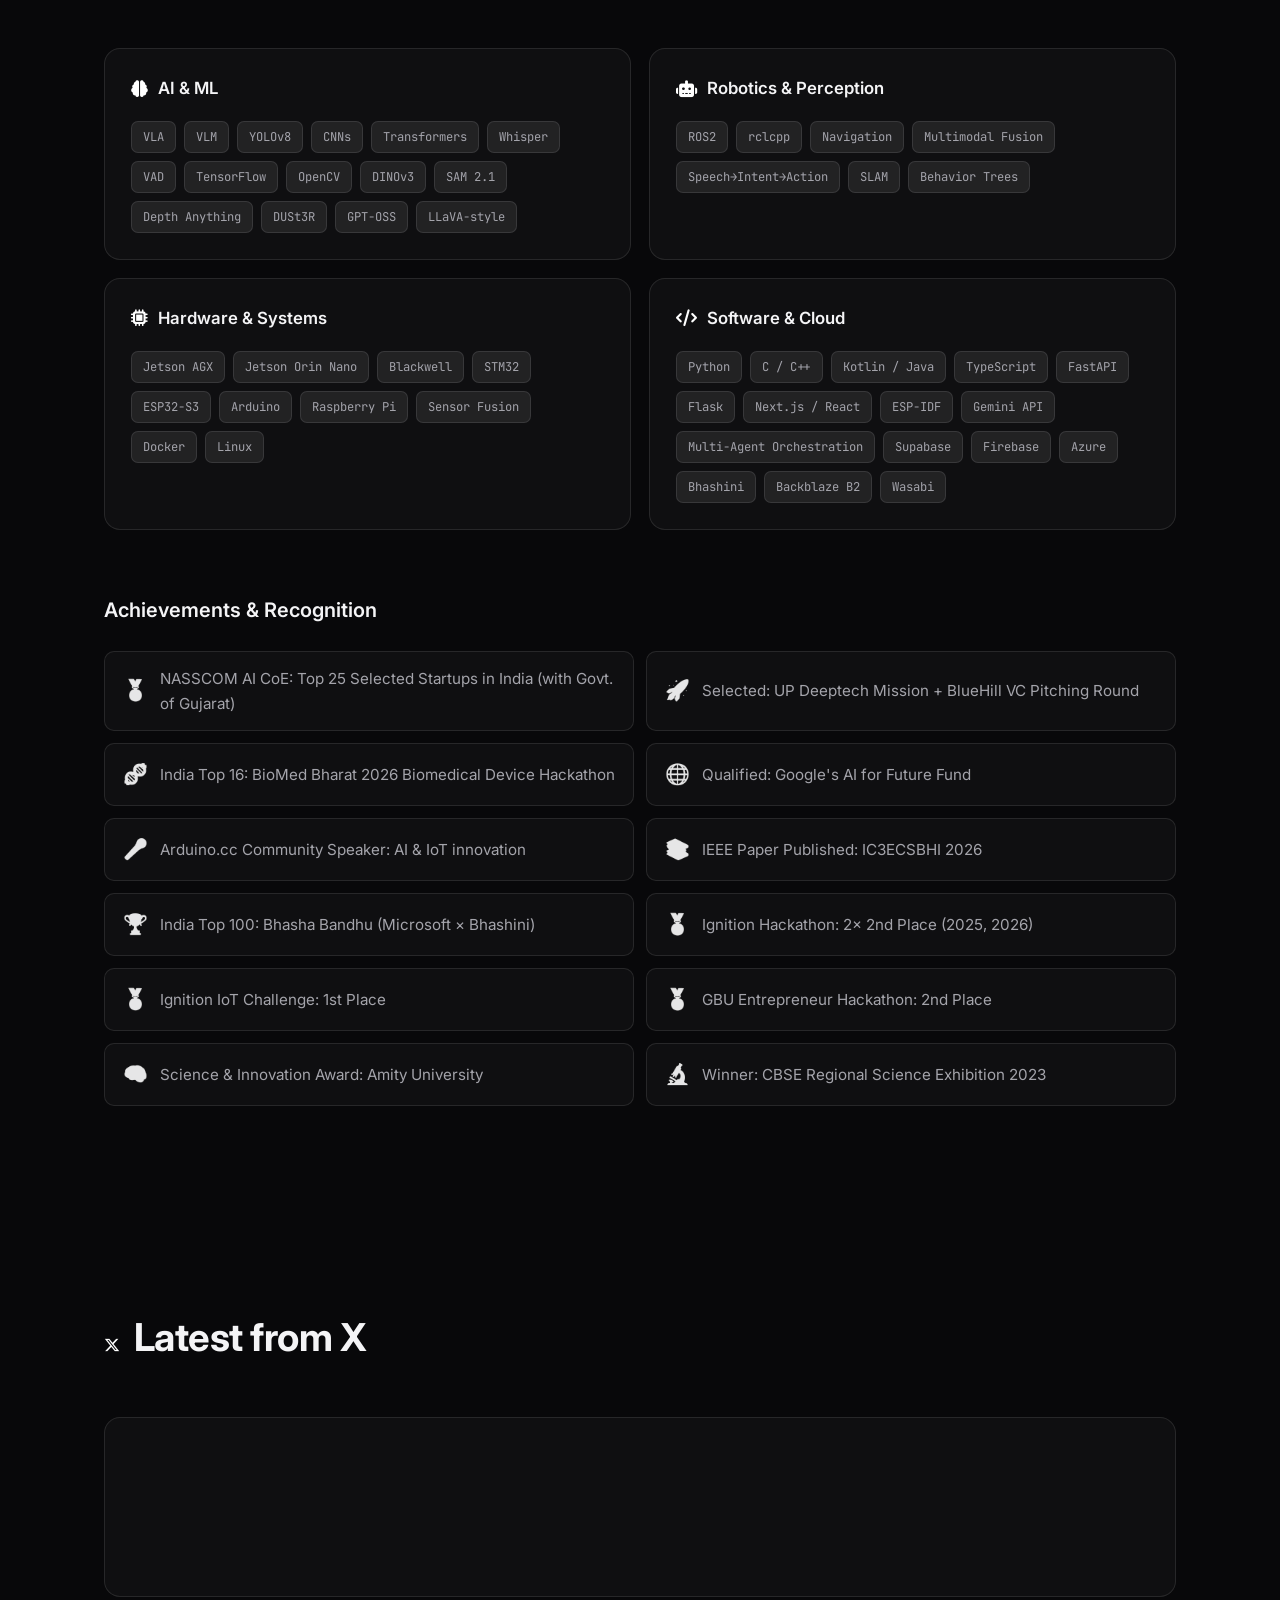
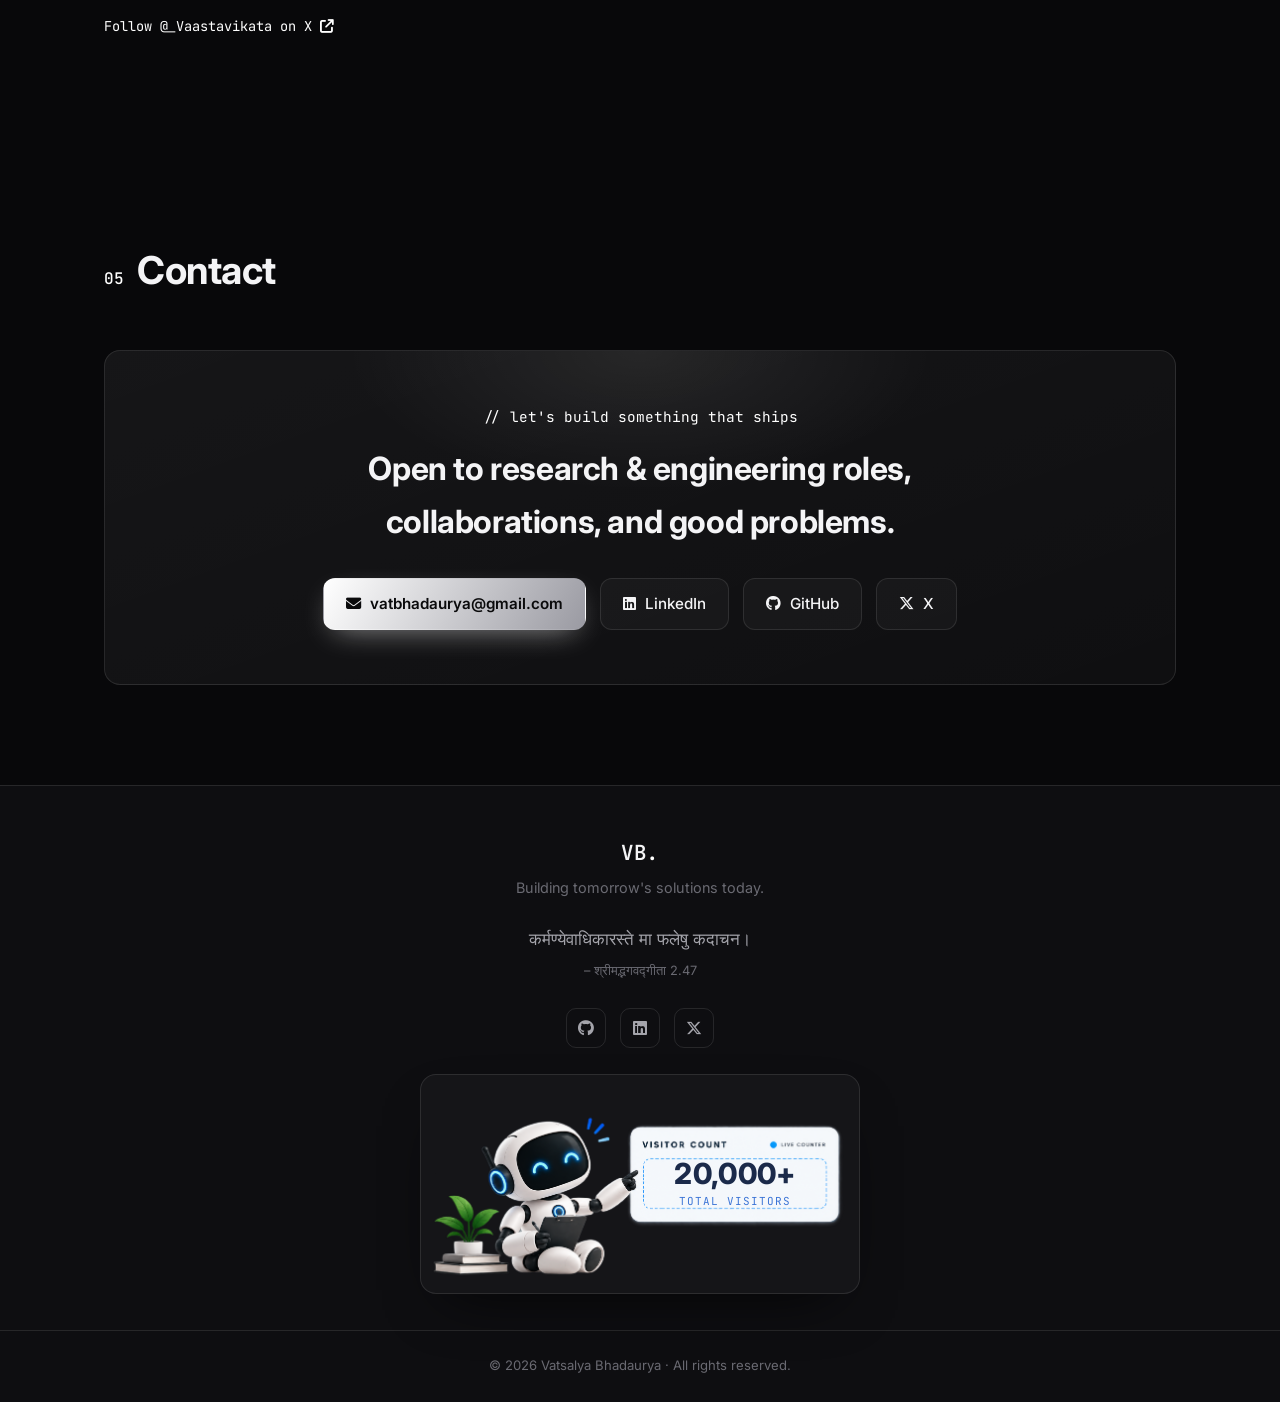
==== commit cf89b46e: "Remove hero scroll indicator" ====
--- a/index.html
+++ b/index.html
@@ -177,7 +177,6 @@
                 <a href="mailto:vatbhadaurya@gmail.com" class="social-link" aria-label="Email" title="Email"><i aria-hidden="true" class="fas fa-envelope"></i></a>
             </div>
         </div>
-        <div class="hero-scroll" aria-hidden="true"><span></span>scroll</div>
     </section>
 
     <!-- Stats band -->
--- a/styles.css
+++ b/styles.css
@@ -182,13 +182,6 @@
 }
 .social-link:hover { color: #fff; border-color: var(--border-hi); transform: translateY(-3px); background: var(--accent-soft); }
 
-.hero-scroll {
-    position: absolute; bottom: 28px; left: 50%; transform: translateX(-50%);
-    font-family: var(--mono); font-size: .72rem; color: var(--text-mute); letter-spacing: 2px; text-transform: uppercase;
-    display: flex; flex-direction: column; align-items: center; gap: 8px;
-}
-.hero-scroll span { width: 1px; height: 38px; background: linear-gradient(var(--accent), transparent); animation: scrollLine 1.8s ease-in-out infinite; }
-@keyframes scrollLine { 0%,100% { opacity: .3; transform: scaleY(.6); } 50% { opacity: 1; transform: scaleY(1); } }
 
 /* ---------- Stats band ---------- */
 .stats-band { border-top: 1px solid var(--border); border-bottom: 1px solid var(--border); background: var(--bg-2); }
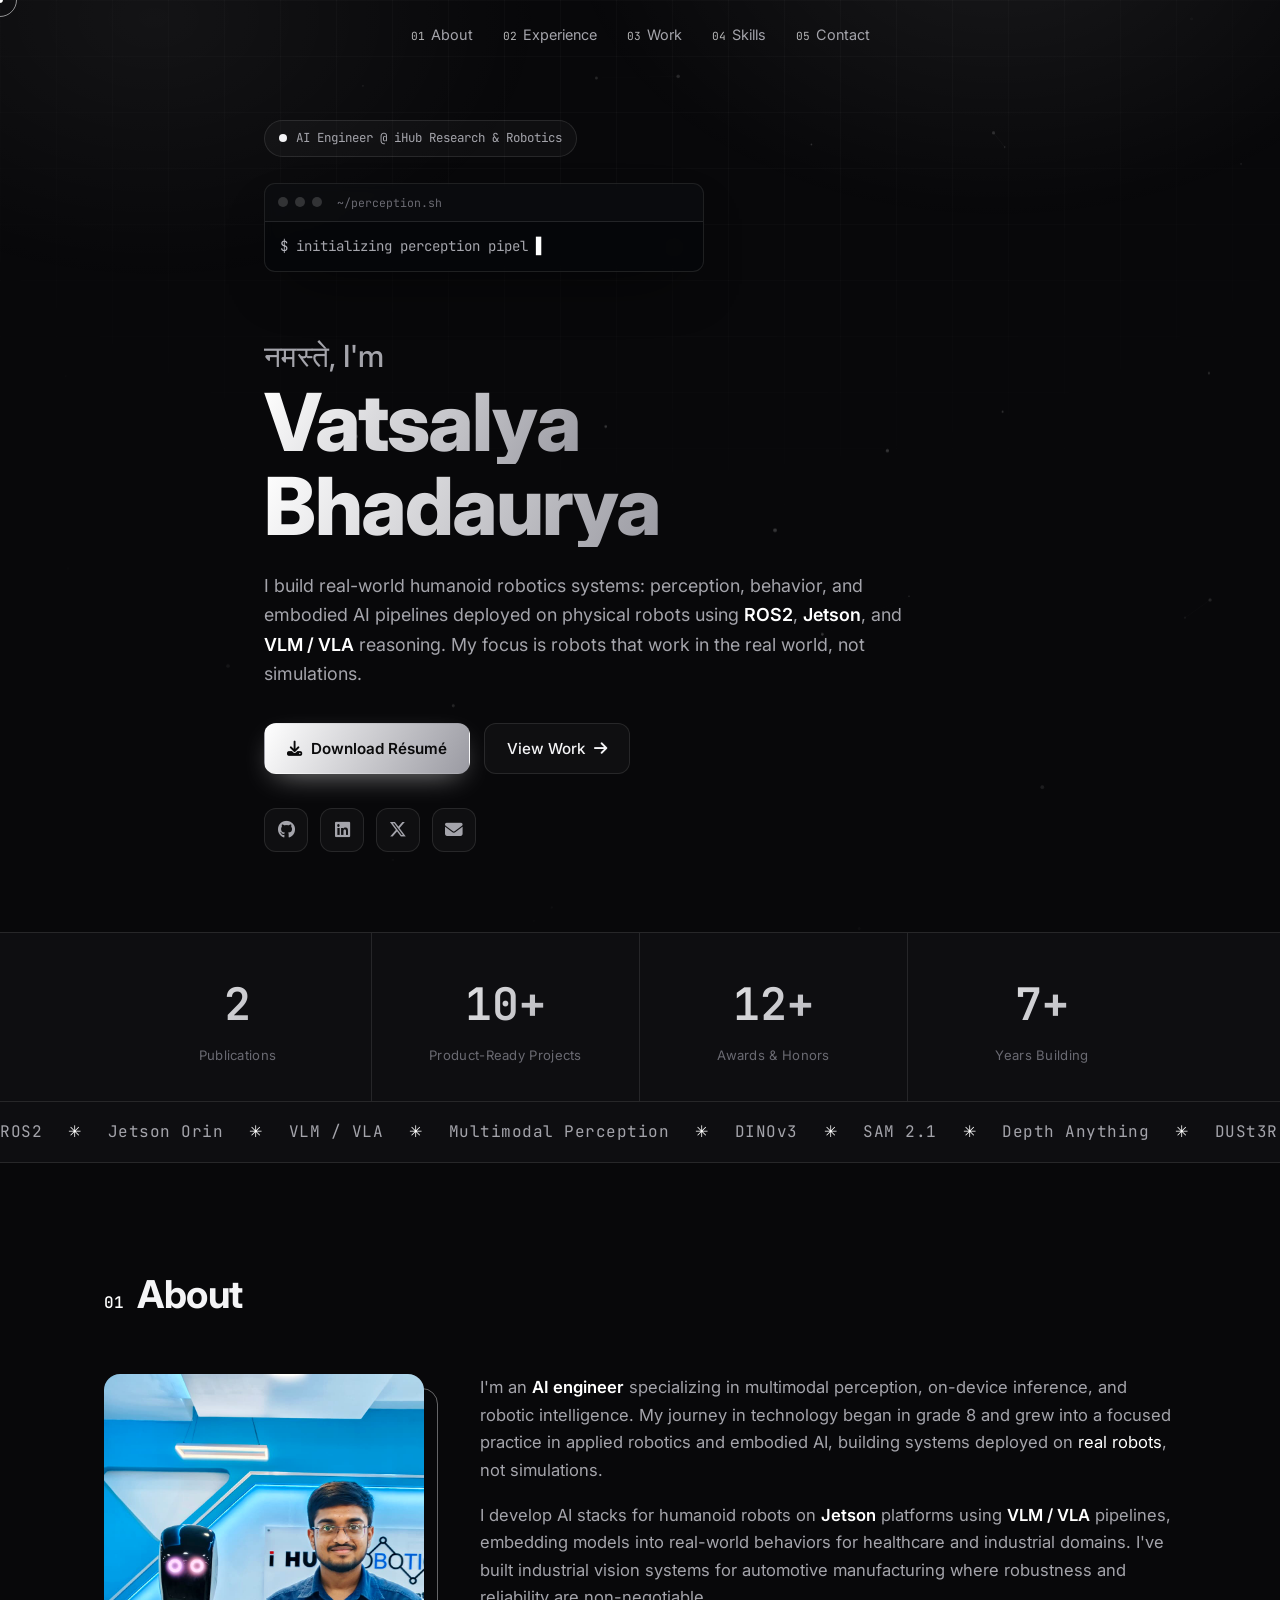
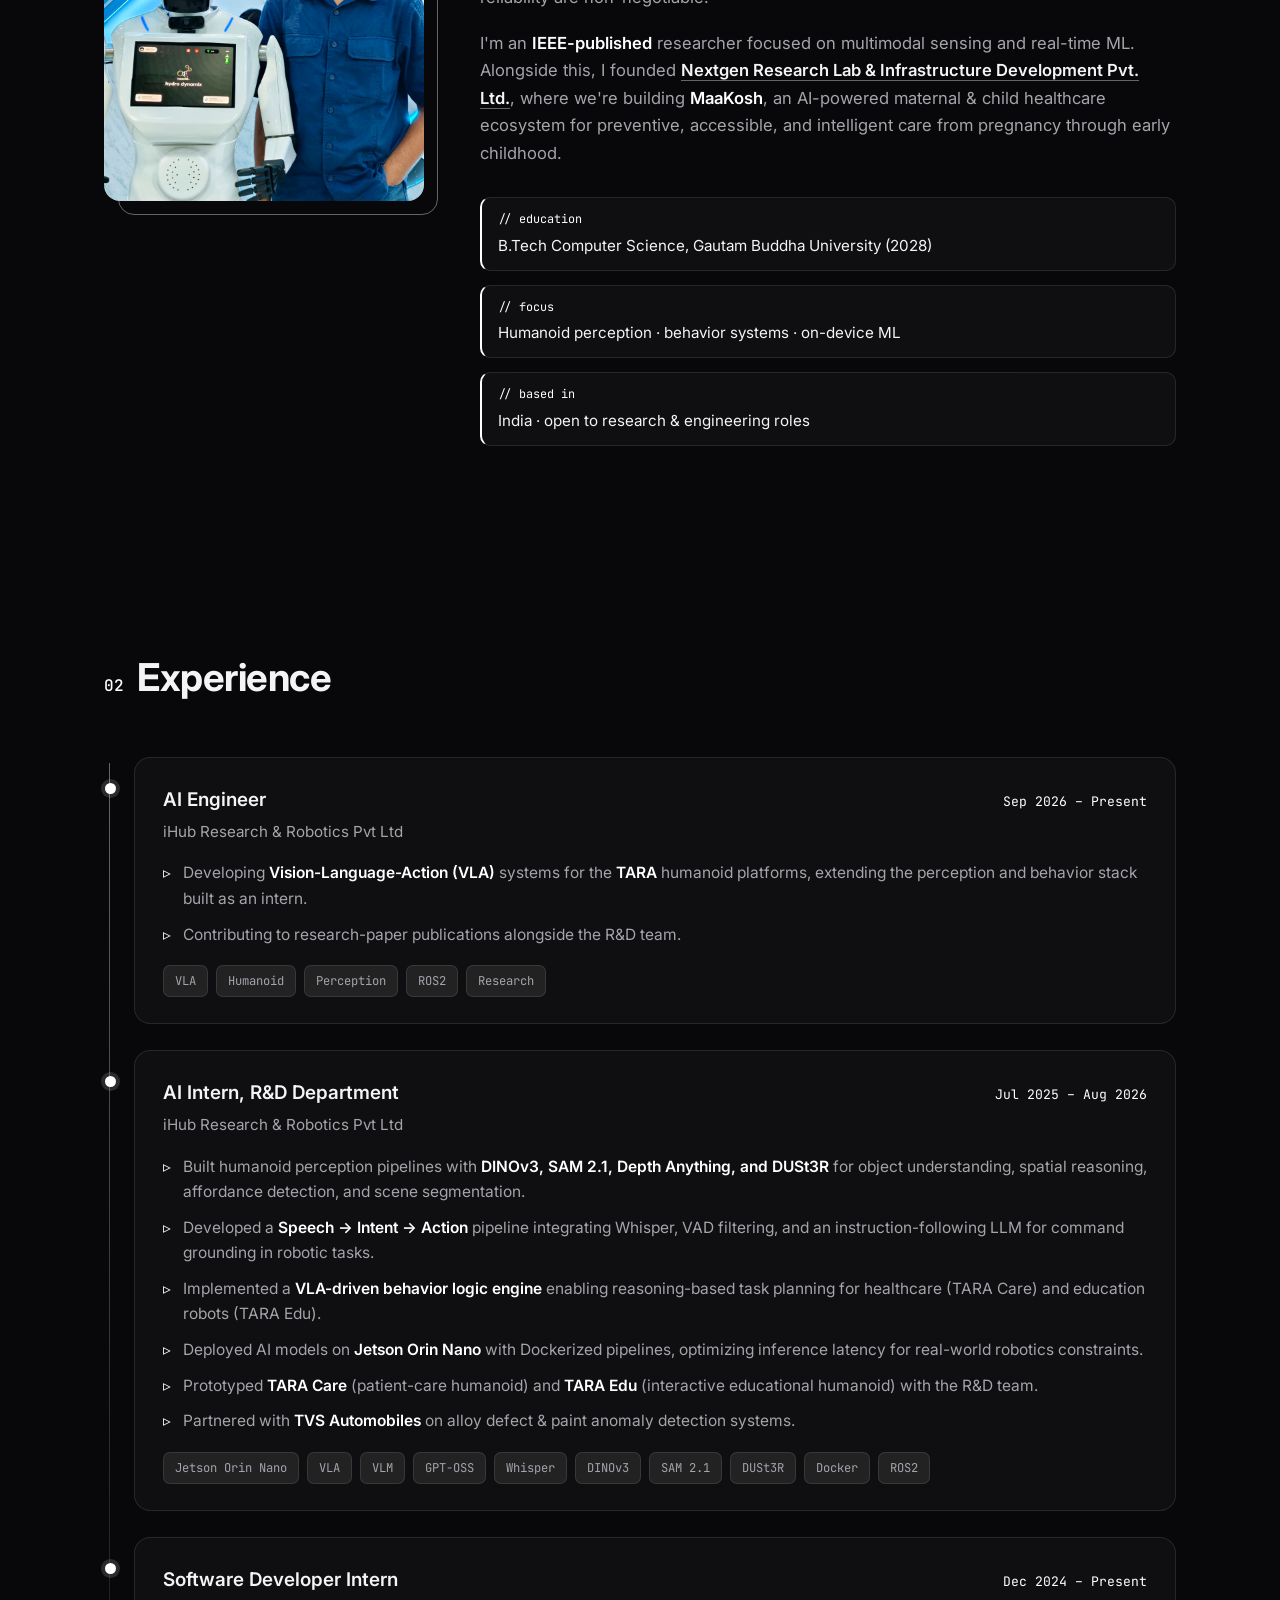
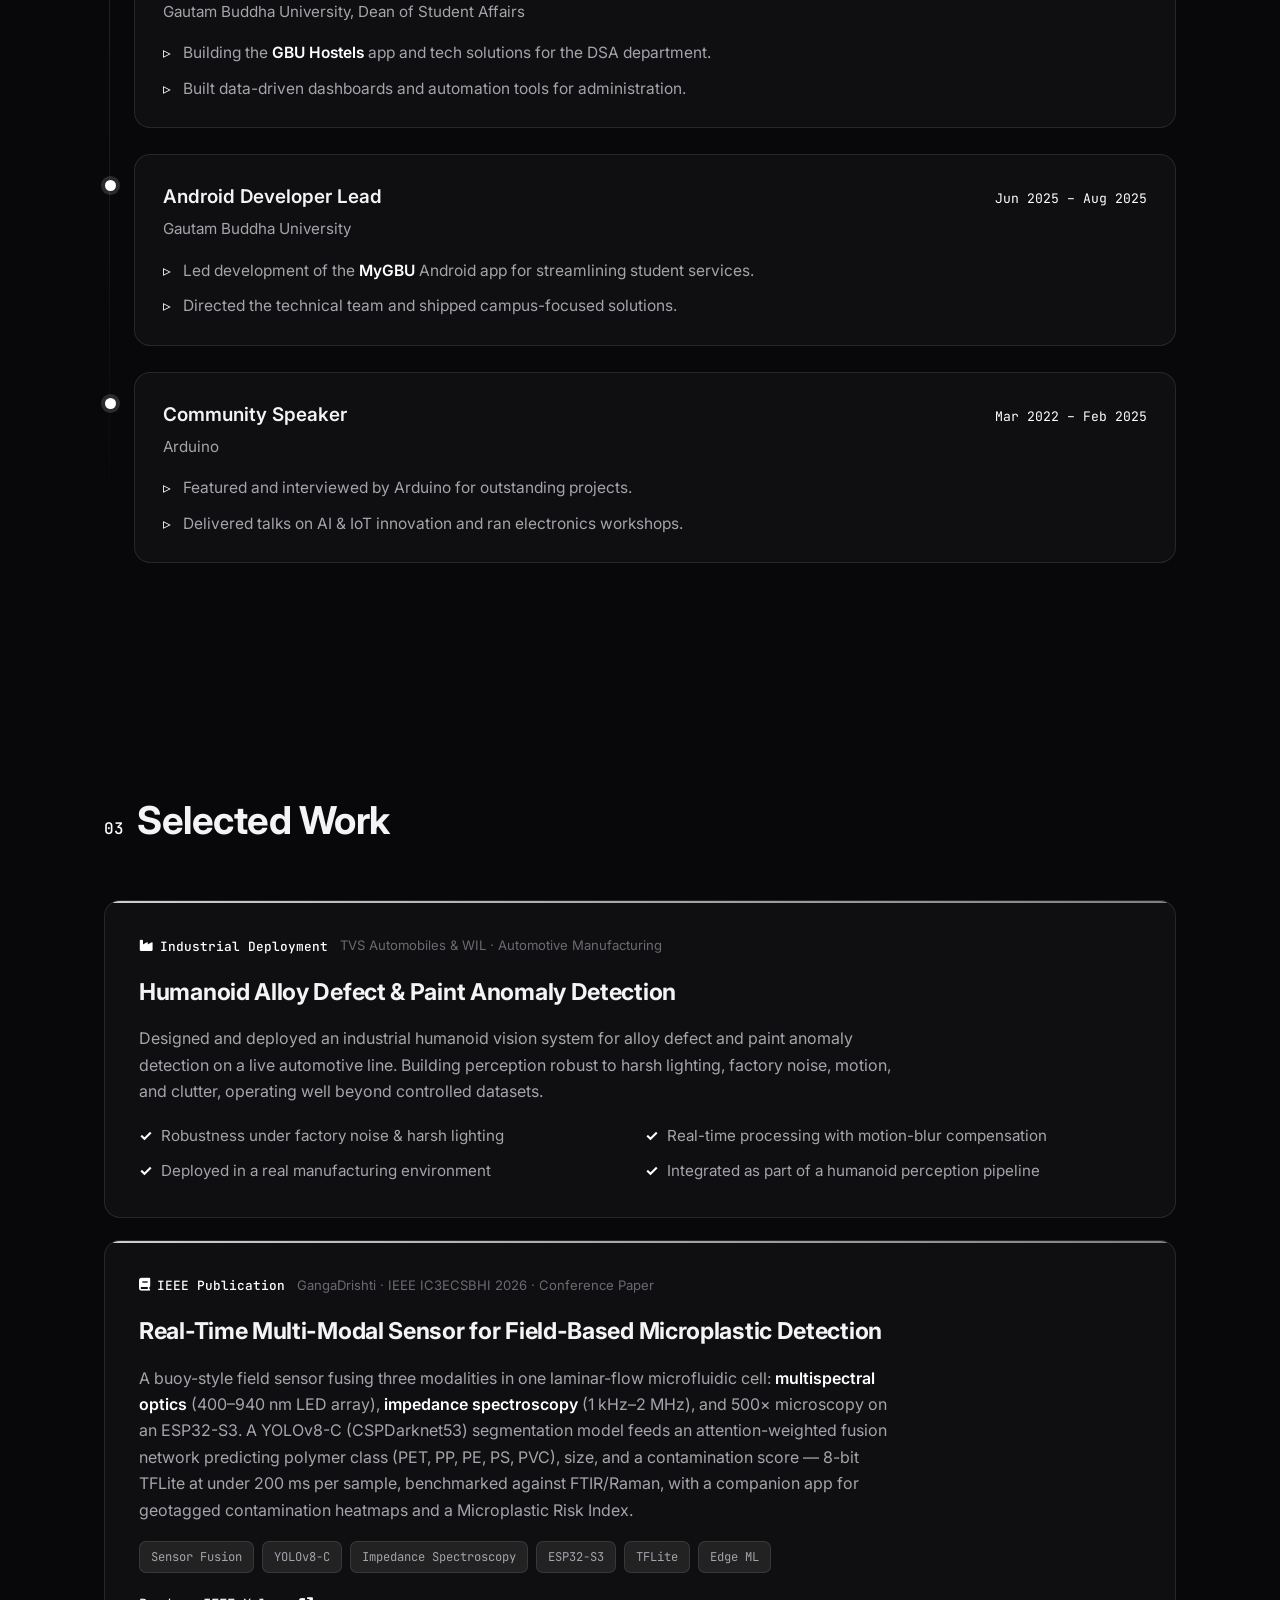
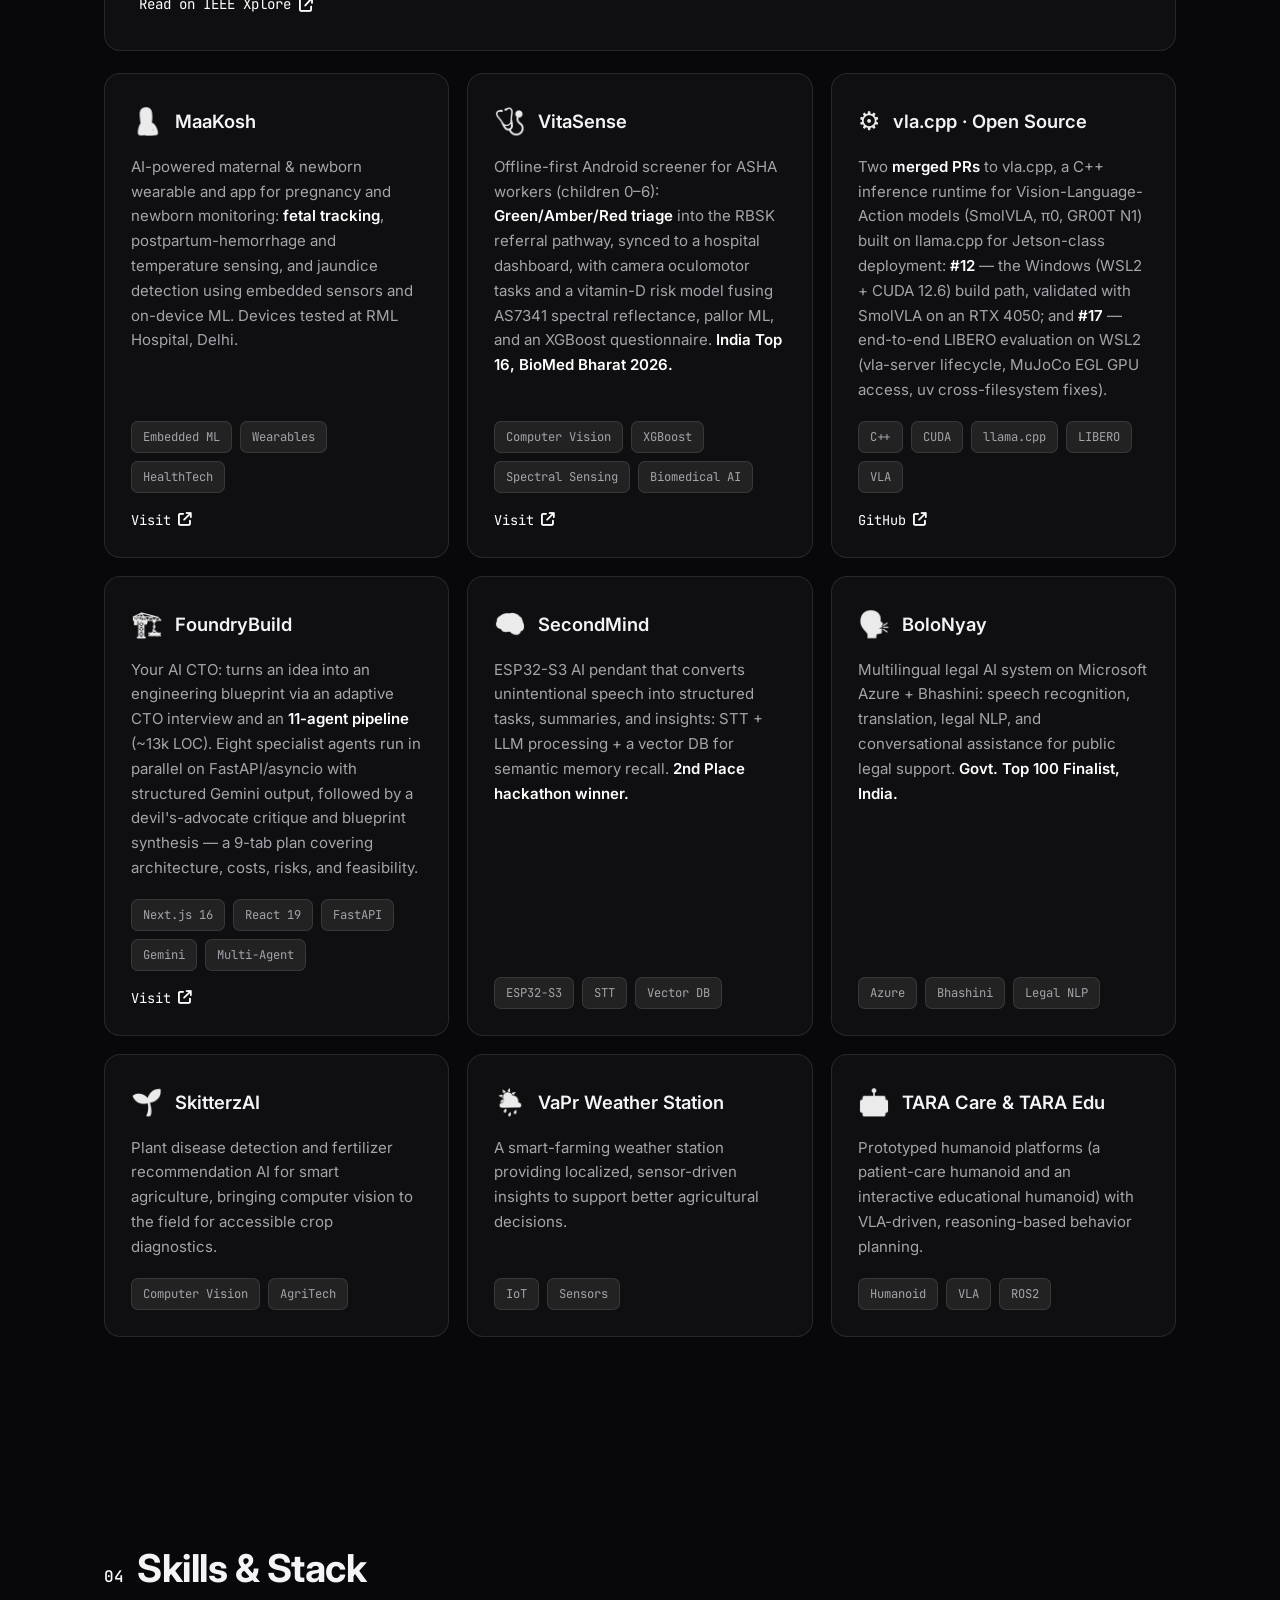
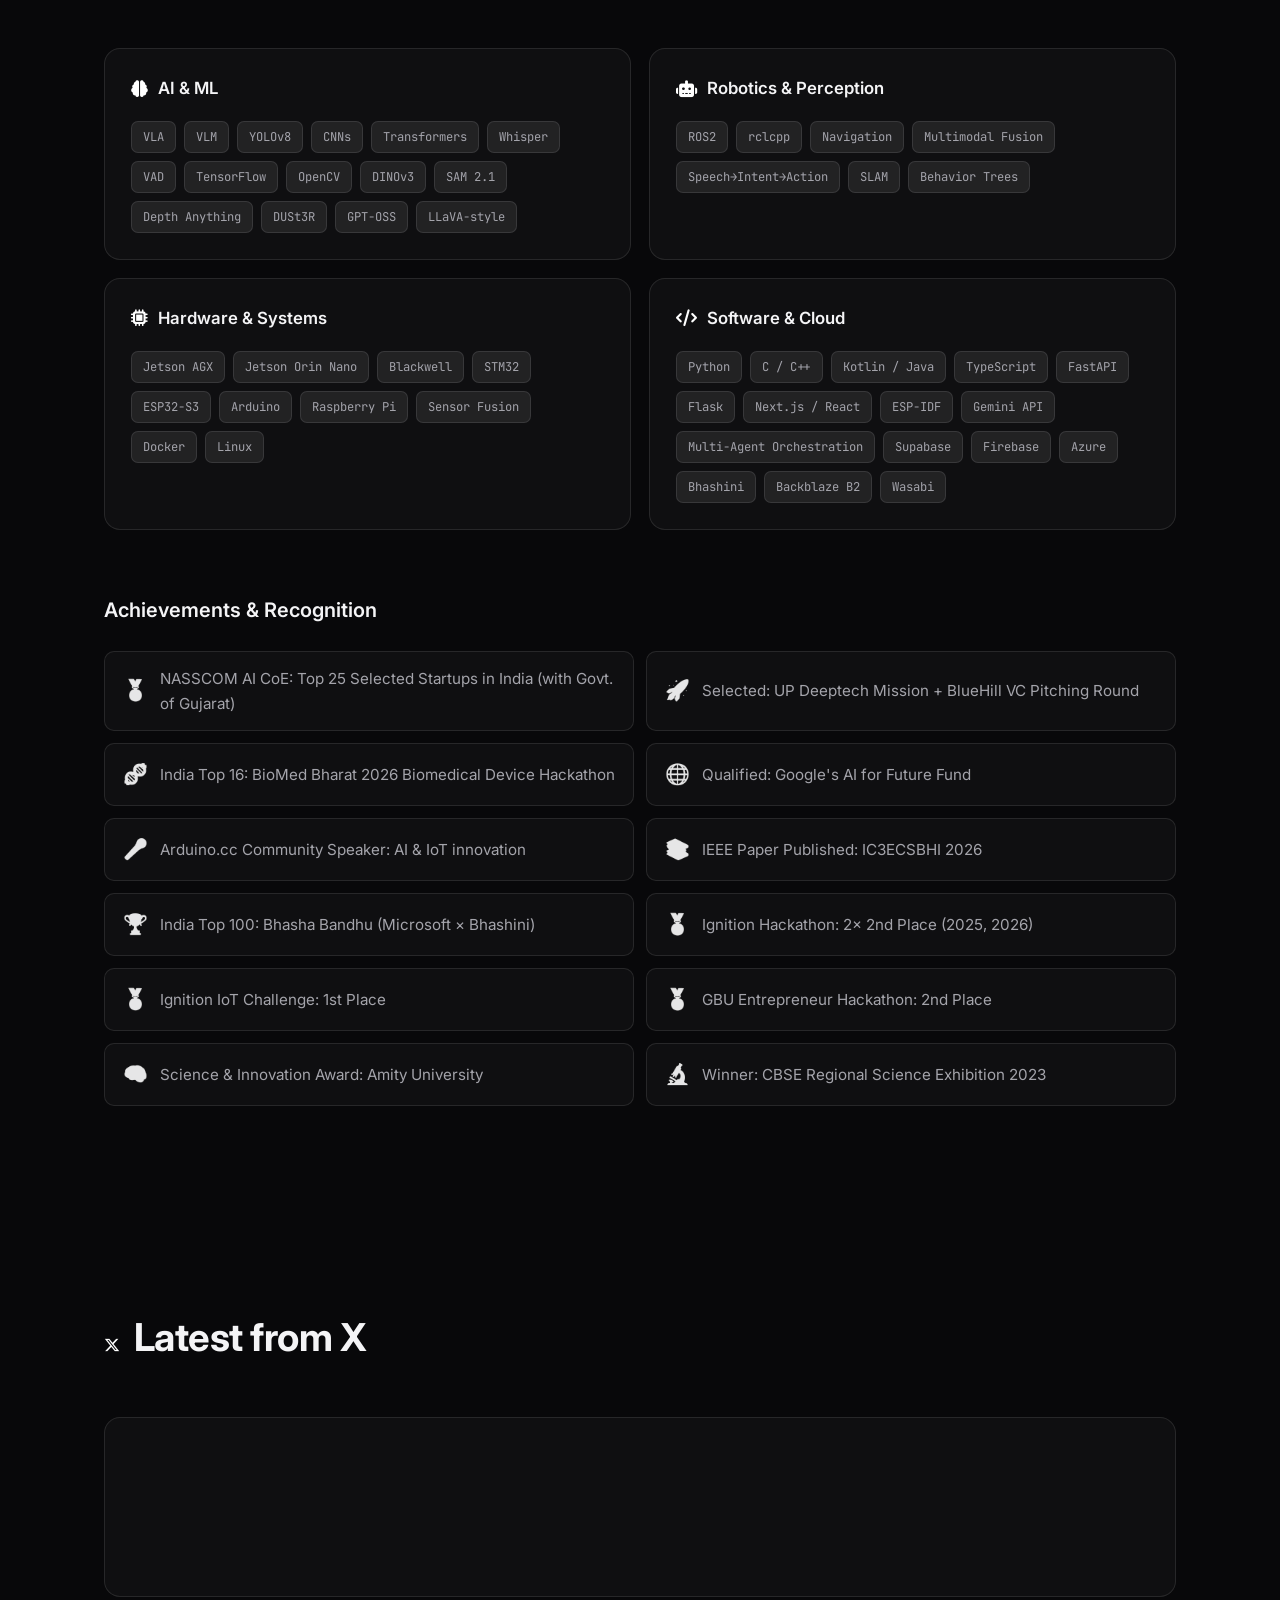
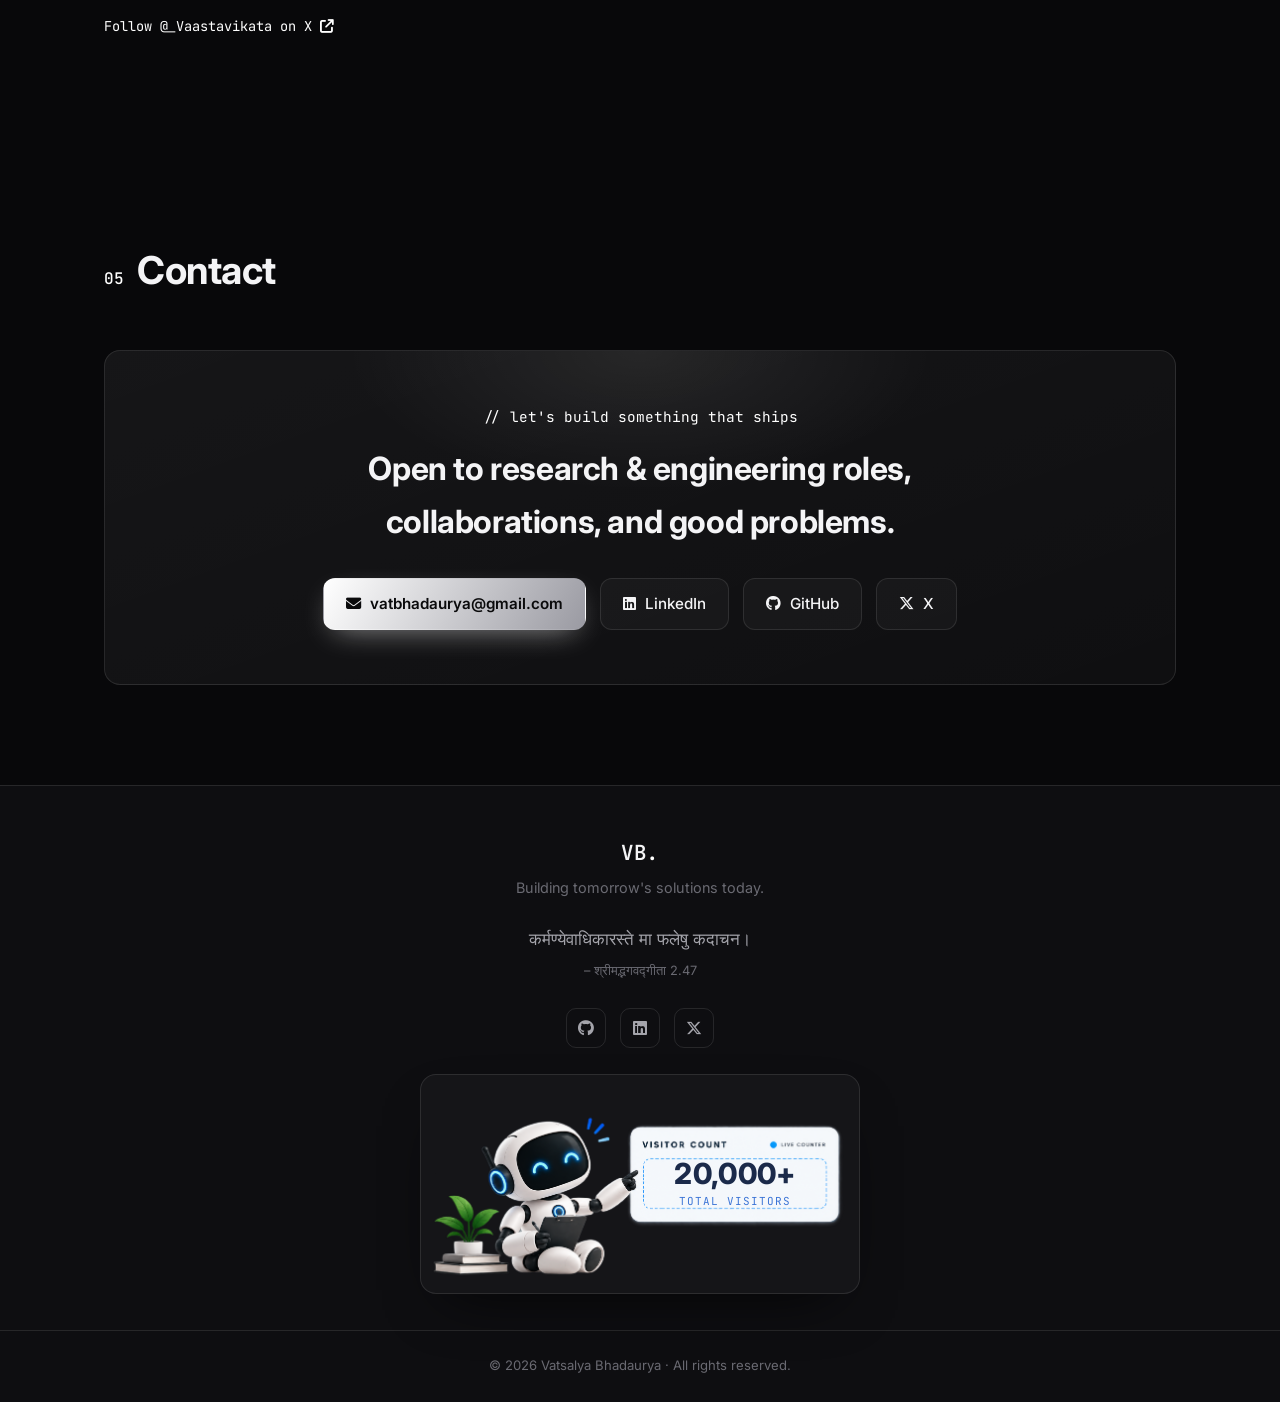
==== commit 9226b5cf: "Update stat: Years Building 5+ -> 7+" ====
--- a/index.html
+++ b/index.html
@@ -185,7 +185,7 @@
             <div class="stat"><span class="stat-num" data-count="2">0</span><span class="stat-label">Publications</span></div>
             <div class="stat"><span class="stat-num" data-count="10" data-plus="true">0</span><span class="stat-label">Product-Ready Projects</span></div>
             <div class="stat"><span class="stat-num" data-count="12" data-plus="true">0</span><span class="stat-label">Awards &amp; Honors</span></div>
-            <div class="stat"><span class="stat-num" data-count="5" data-plus="true">0</span><span class="stat-label">Years Building</span></div>
+            <div class="stat"><span class="stat-num" data-count="7" data-plus="true">0</span><span class="stat-label">Years Building</span></div>
         </div>
     </section>
 
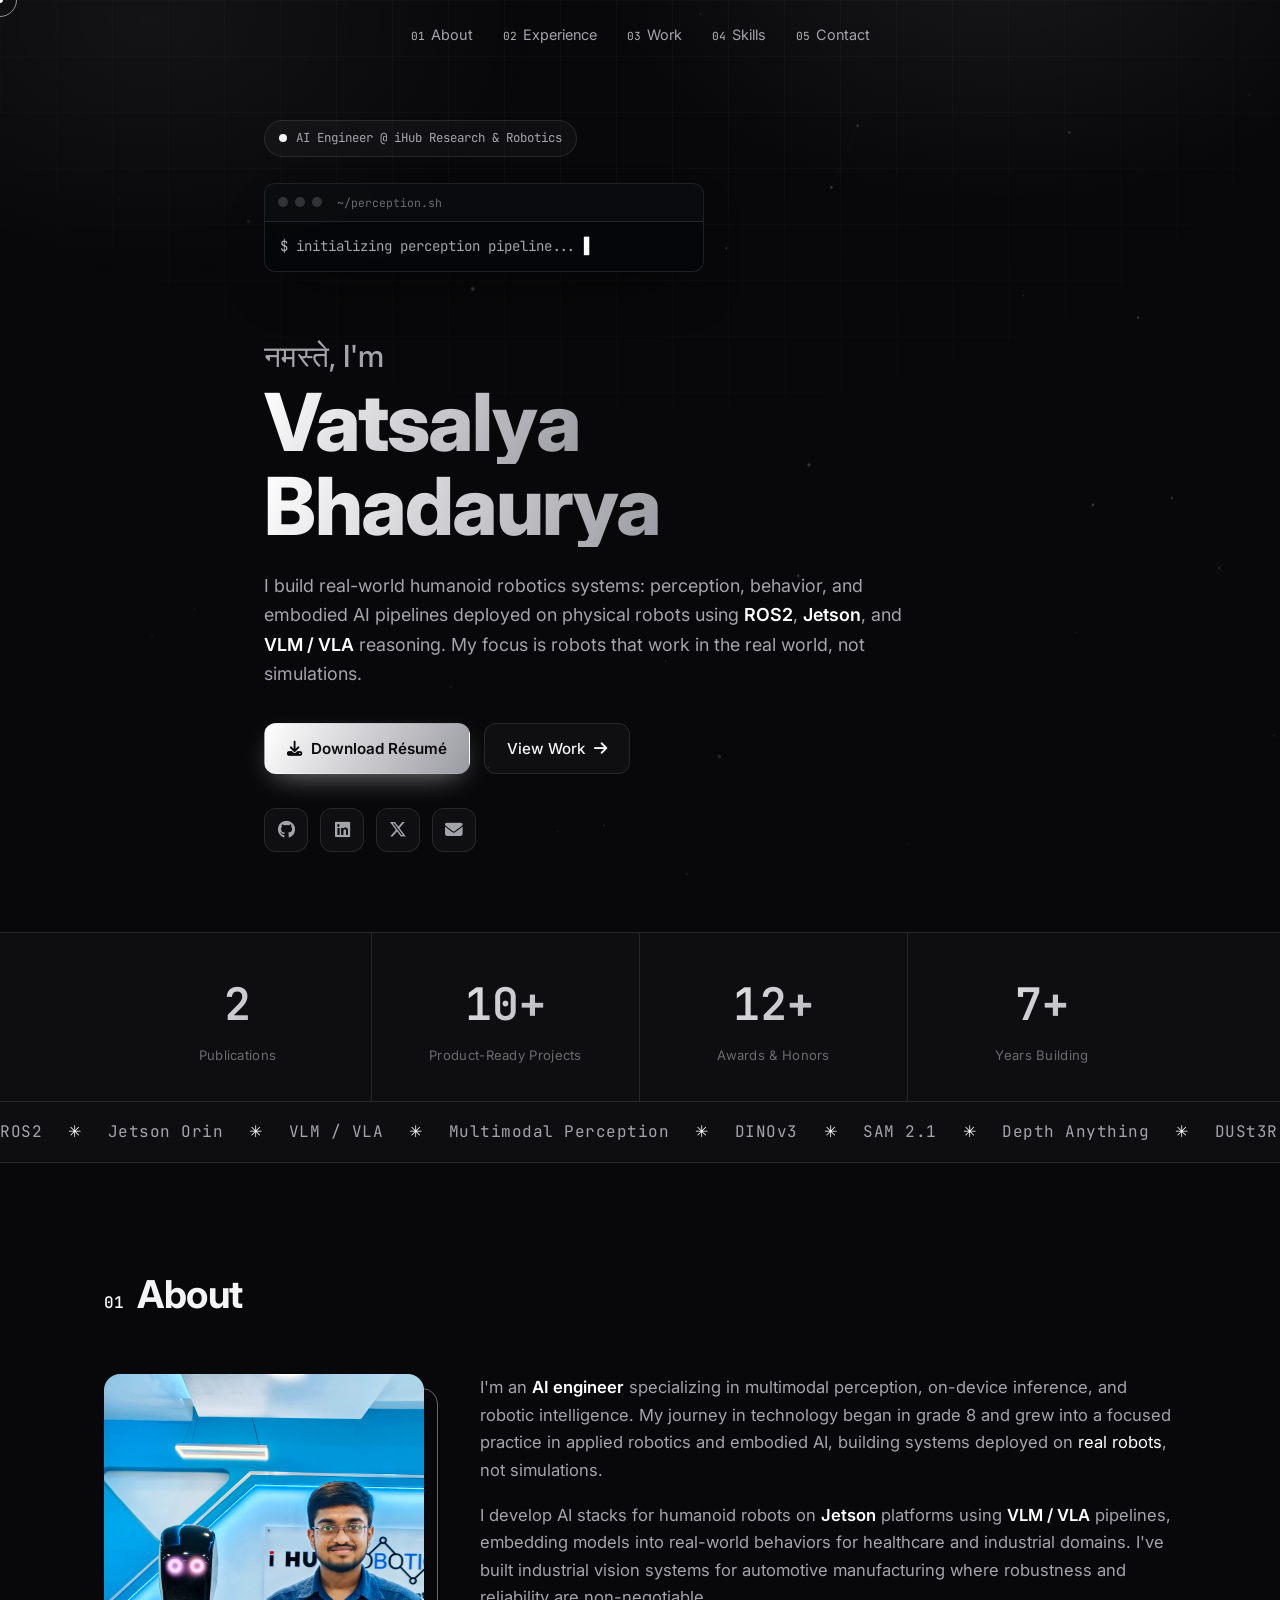
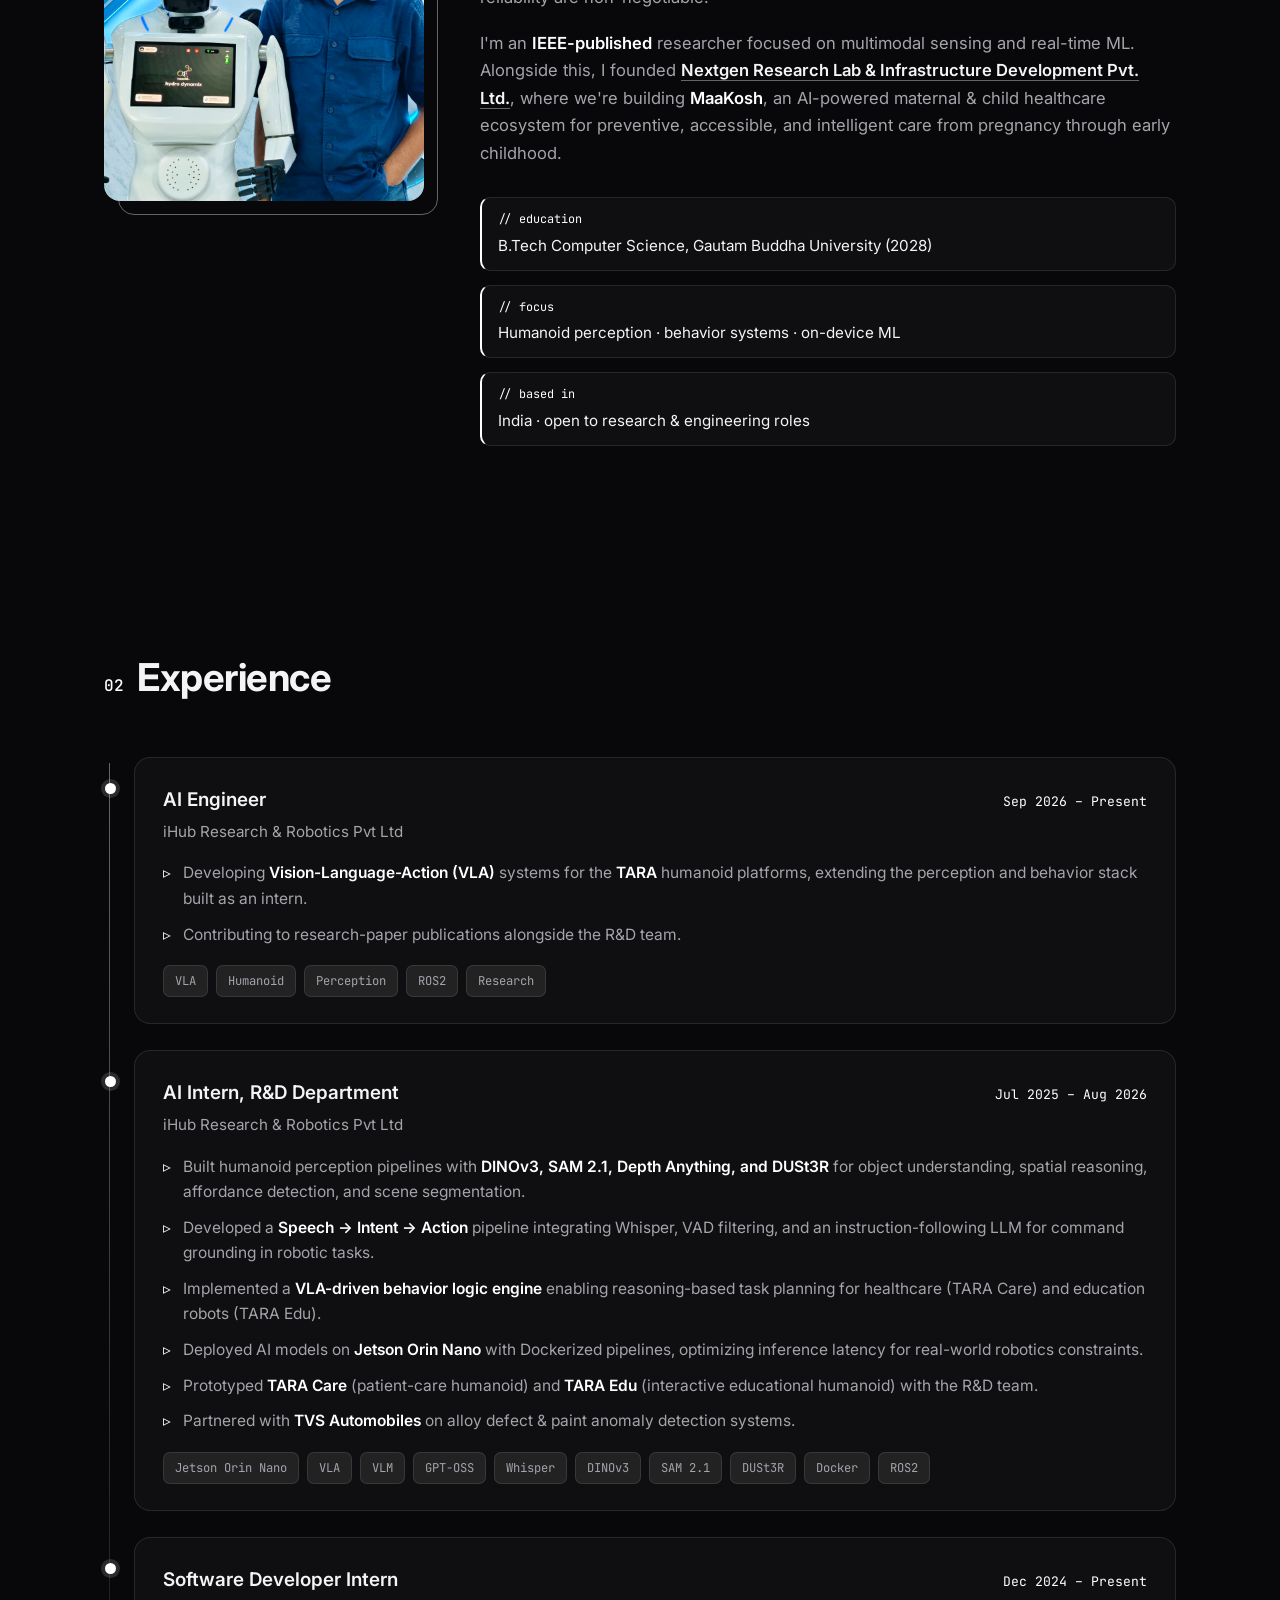
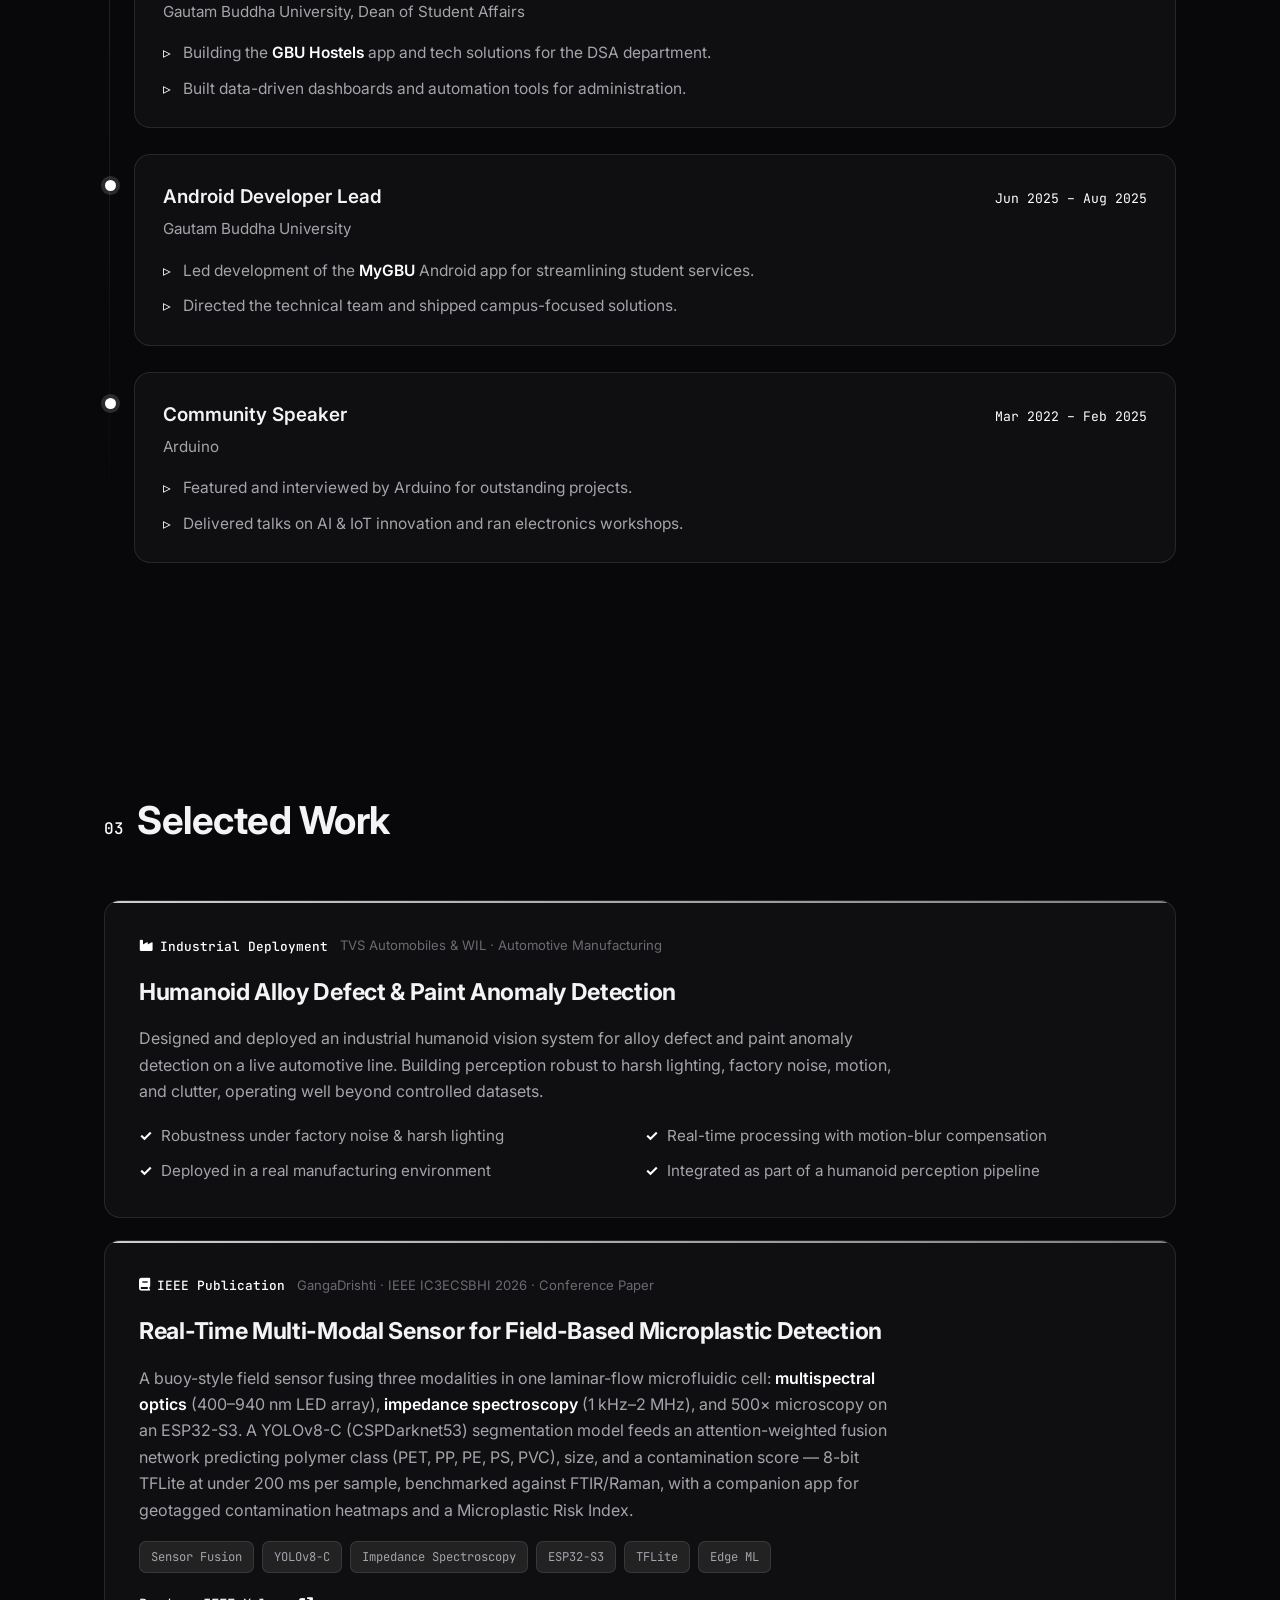
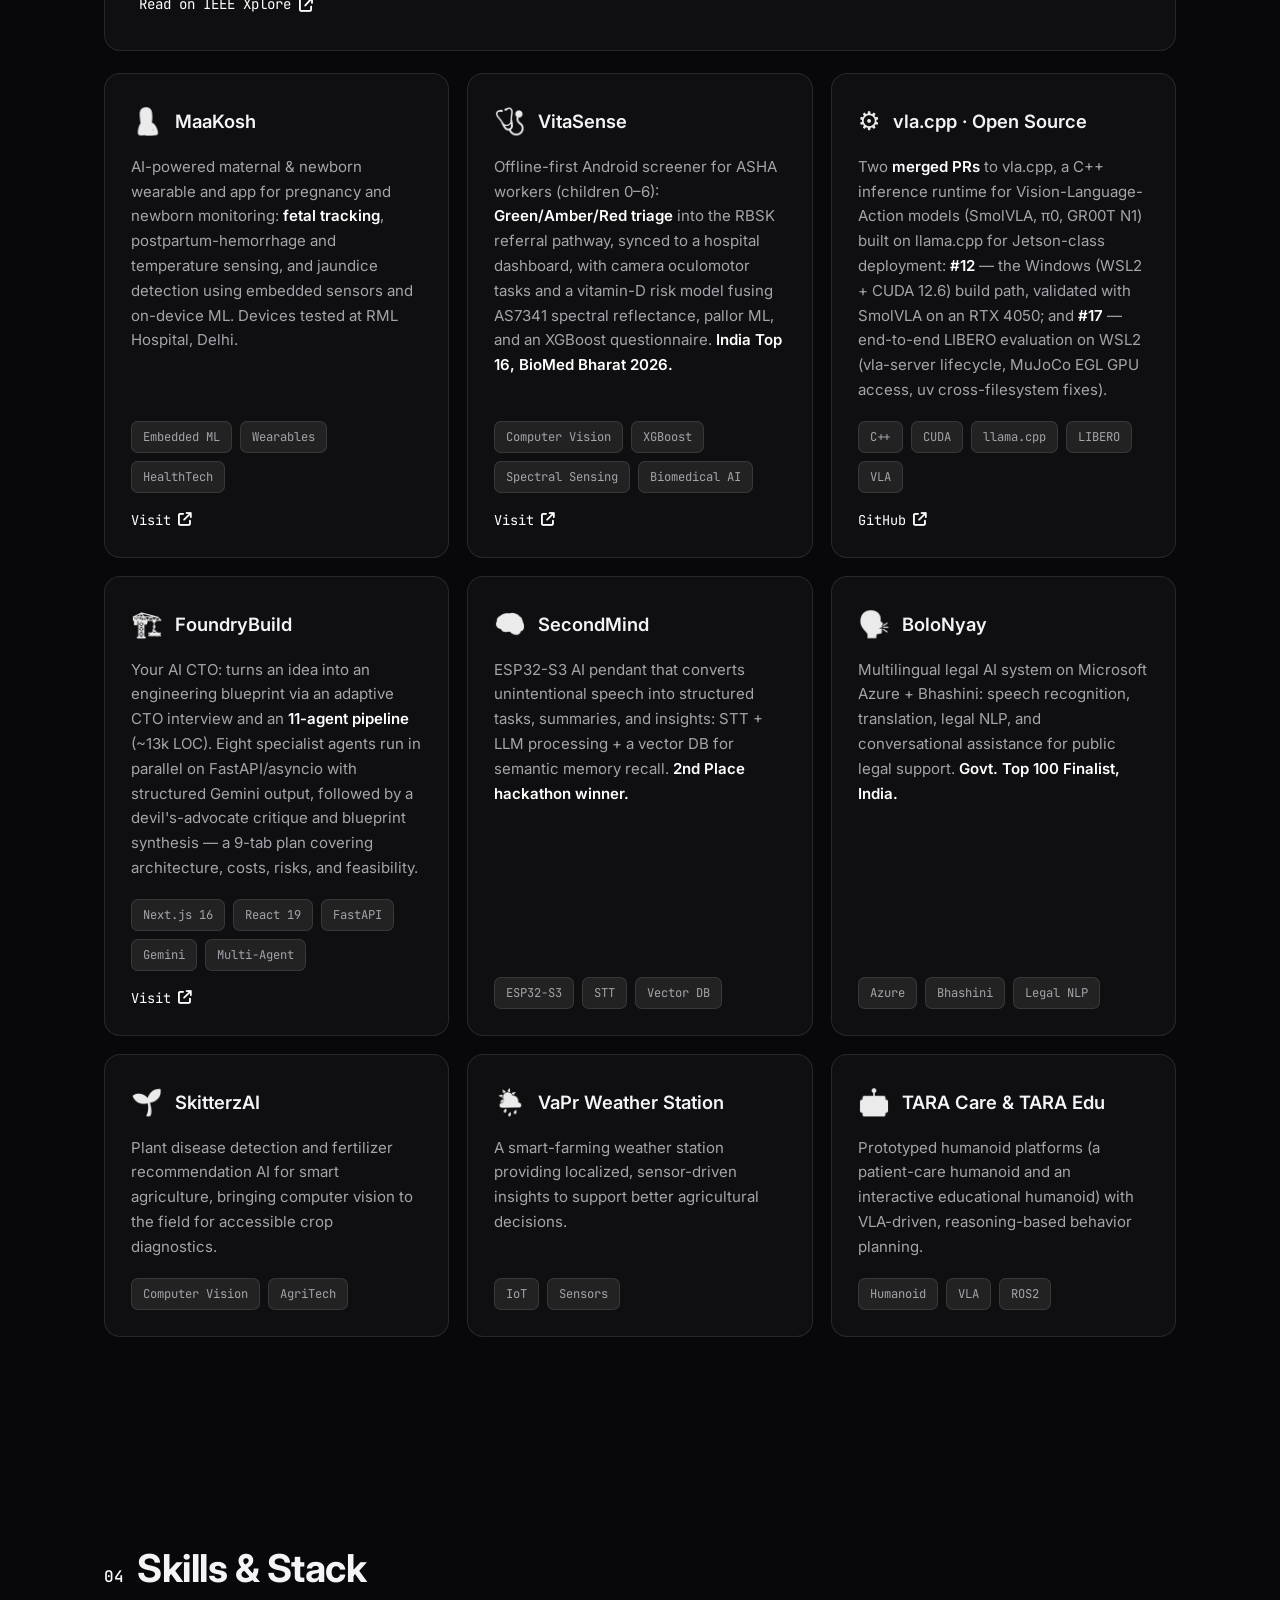
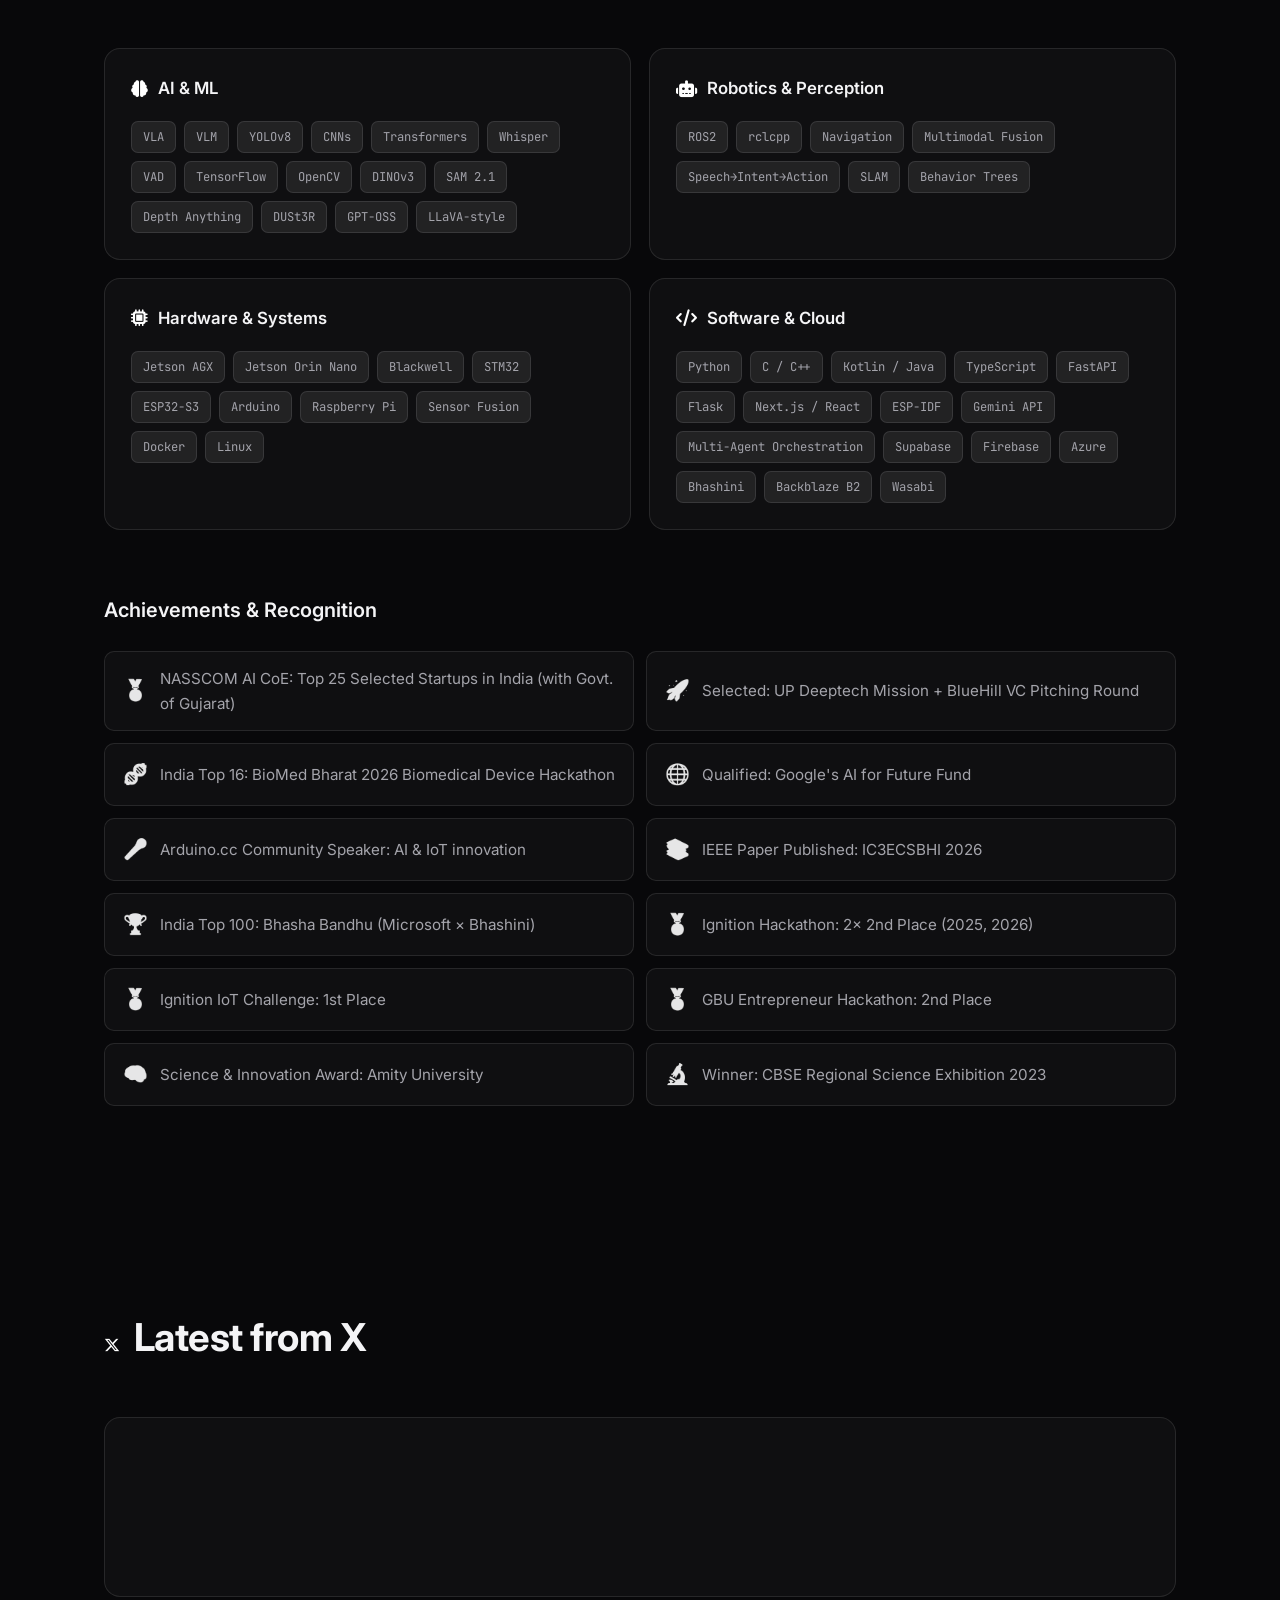
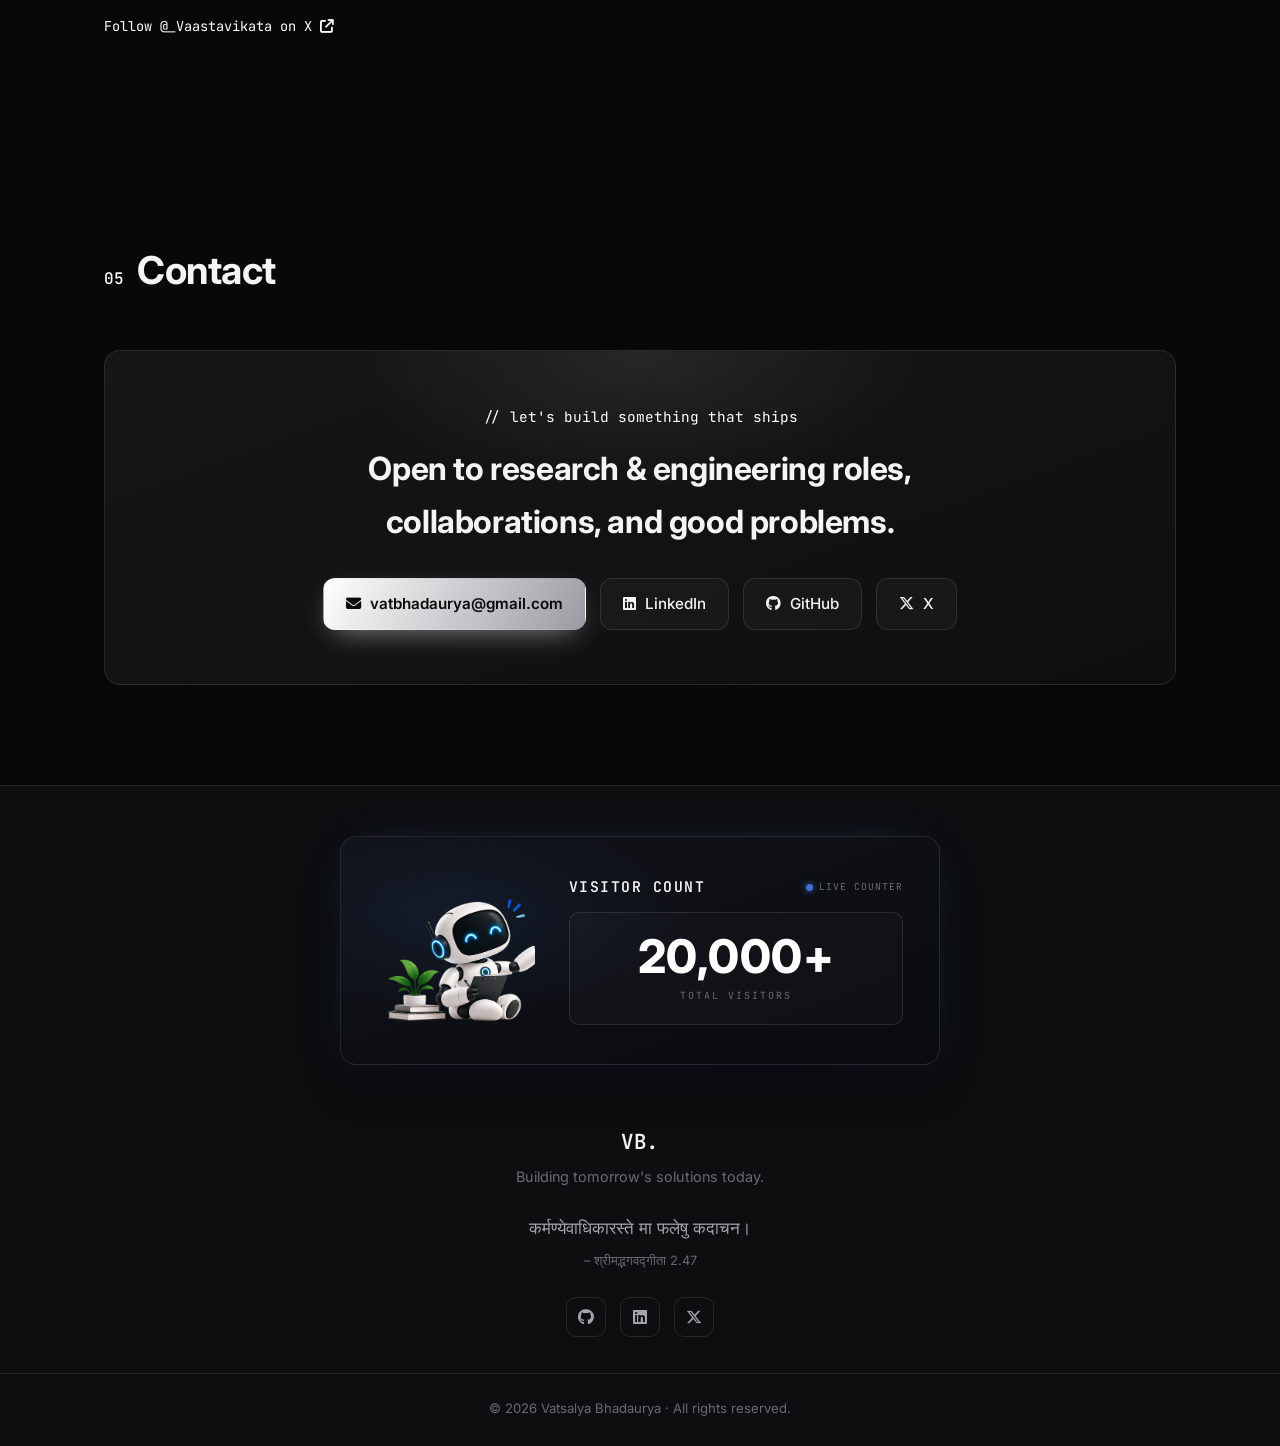
==== commit 5463c36a: "Redesign visitor counter as premium footer card (robot + dark panel) - Wide charcoal card above foot" ====
--- a/index.html
+++ b/index.html
@@ -544,6 +544,21 @@
 
     <!-- Footer -->
     <footer class="footer">
+        <div class="container">
+            <div class="vcard">
+                <div class="vcard-robot" role="img" aria-label="Friendly robot pointing to the visitor counter"></div>
+                <div class="vcard-panel">
+                    <div class="vcard-head">
+                        <span class="vcard-title">VISITOR COUNT</span>
+                        <span class="vcard-live"><span class="vcard-dot" aria-hidden="true"></span> LIVE COUNTER</span>
+                    </div>
+                    <div class="vcard-display" aria-live="polite">
+                        <span class="vcard-num" id="vcNum">20,000+</span>
+                        <span class="vcard-sub">Total Visitors</span>
+                    </div>
+                </div>
+            </div>
+        </div>
         <div class="container footer-inner">
             <div class="footer-left">
                 <a href="#home" class="logo">VB<span class="logo-dot">.</span></a>
@@ -557,13 +572,6 @@
                 <a href="https://github.com/VatsalyaBhadaurya" aria-label="GitHub" target="_blank" rel="noopener noreferrer"><i aria-hidden="true" class="fab fa-github"></i></a>
                 <a href="https://linkedin.com/in/vatsalya-bhadaurya" aria-label="LinkedIn" target="_blank" rel="noopener noreferrer"><i aria-hidden="true" class="fab fa-linkedin"></i></a>
                 <a href="https://x.com/_Vaastavikata" aria-label="X (Twitter)" target="_blank" rel="noopener noreferrer"><i aria-hidden="true" class="fab fa-x-twitter"></i></a>
-            </div>
-        </div>
-        <div class="robot-counter" title="Lifetime visitors: live count plus an estimate of traffic from before analytics were added.">
-            <img src="robot-counter.png" alt="Friendly robot presenting a live visitor counter" width="1774" height="887" loading="lazy">
-            <div class="rc-count" aria-live="polite">
-                <span class="rc-num" id="vcNum">20,000+</span>
-                <span class="rc-cap">total visitors</span>
             </div>
         </div>
         <div class="footer-bottom">© <span id="year">2026</span> Vatsalya Bhadaurya · All rights reserved.</div>
--- a/styles.css
+++ b/styles.css
@@ -298,18 +298,35 @@
 .footer-social a:hover { color: #fff; border-color: var(--border-hi); background: var(--accent-soft); }
 .footer-bottom { text-align: center; color: var(--text-mute); font-size: .82rem; margin-top: 36px; padding-top: 24px; border-top: 1px solid var(--border); }
 
-/* Robot visitor counter — live count overlaid on the illustration's dashed placeholder */
-.robot-counter { position: relative; width: 100%; max-width: 440px; margin: 26px auto 8px; container-type: inline-size; }
-.robot-counter::before { content: ""; position: absolute; inset: 0; z-index: 0;
-    background: var(--surface); border: 1px solid var(--border); border-radius: var(--radius); box-shadow: var(--shadow); }
-.robot-counter img { position: relative; z-index: 1; width: 100%; height: auto; display: block; }
-/* Overlay matches the dashed box: left 50.8%, top 29.7%, 41.6% × 31.5% of the image */
-.rc-count { position: absolute; z-index: 2; left: 50.8%; top: 34.5%; width: 41.6%; height: 31.5%;
-    display: flex; flex-direction: column; align-items: center; justify-content: center; gap: 0.8cqw; text-align: center; }
-.rc-num { font-family: var(--sans); font-weight: 800; color: #1b2a4a; line-height: 1; letter-spacing: .3px;
-    font-size: 1.5rem; font-size: clamp(12px, 6.6cqw, 32px); }
-.rc-cap { font-family: var(--mono); text-transform: uppercase; letter-spacing: 1px; color: #3b74d6;
-    font-size: .55rem; font-size: clamp(6px, 2.5cqw, 11px); }
+/* Visitor counter card — robot (left) + dark counter panel (right), above the footer branding */
+.vcard {
+    display: flex; align-items: center; gap: clamp(14px, 3vw, 34px);
+    max-width: 600px; margin: 0 auto clamp(40px, 6vw, 60px);
+    padding: clamp(18px, 3vw, 28px) clamp(20px, 3.5vw, 36px);
+    background: linear-gradient(160deg, #101218, #0b0c10);
+    border: 1px solid var(--border); border-radius: var(--radius);
+    box-shadow: var(--shadow), 0 0 44px -22px rgba(59, 116, 214, 0.45);
+    position: relative; overflow: hidden;
+}
+.vcard::before { content: ""; position: absolute; inset: 0; pointer-events: none;
+    background: radial-gradient(340px 150px at 20% 35%, rgba(59, 116, 214, 0.10), transparent 70%); }
+/* Robot cropped from the left ~46% of the illustration (aspect 92:100) so it points at the panel */
+.vcard-robot { position: relative; z-index: 1; flex: 0 0 auto;
+    width: clamp(104px, 30%, 180px); aspect-ratio: 92 / 100;
+    background: url('robot-counter.png') left center / auto 100% no-repeat; }
+.vcard-panel { position: relative; z-index: 1; flex: 1 1 auto; min-width: 0; }
+.vcard-head { display: flex; flex-wrap: wrap; align-items: center; justify-content: space-between; gap: 6px 10px; margin-bottom: 12px; }
+.vcard-title { font-family: var(--mono); font-weight: 600; letter-spacing: 1.5px; color: var(--text);
+    font-size: clamp(.72rem, 2.4vw, .92rem); }
+.vcard-live { font-family: var(--mono); font-size: .6rem; letter-spacing: 1px; color: var(--text-mute);
+    display: inline-flex; align-items: center; gap: 6px; white-space: nowrap; }
+.vcard-dot { width: 7px; height: 7px; border-radius: 50%; background: #3b74d6; box-shadow: 0 0 7px rgba(59, 116, 214, 0.9); }
+.vcard-display { text-align: center; padding: clamp(12px, 2.6vw, 20px);
+    border: 1px solid var(--border); border-radius: var(--radius-sm); background: rgba(255, 255, 255, 0.02); }
+.vcard-num { display: block; font-family: var(--sans); font-weight: 800; line-height: 1; letter-spacing: .5px;
+    color: #fff; font-size: clamp(1.7rem, 7vw, 2.9rem); }
+.vcard-sub { display: block; margin-top: 9px; font-family: var(--mono); text-transform: uppercase;
+    font-size: .62rem; letter-spacing: 2px; color: var(--text-mute); }
 
 /* ---------- Custom cursor ---------- */
 .cursor-dot, .cursor-ring { position: fixed; top: 0; left: 0; z-index: 9999; pointer-events: none;
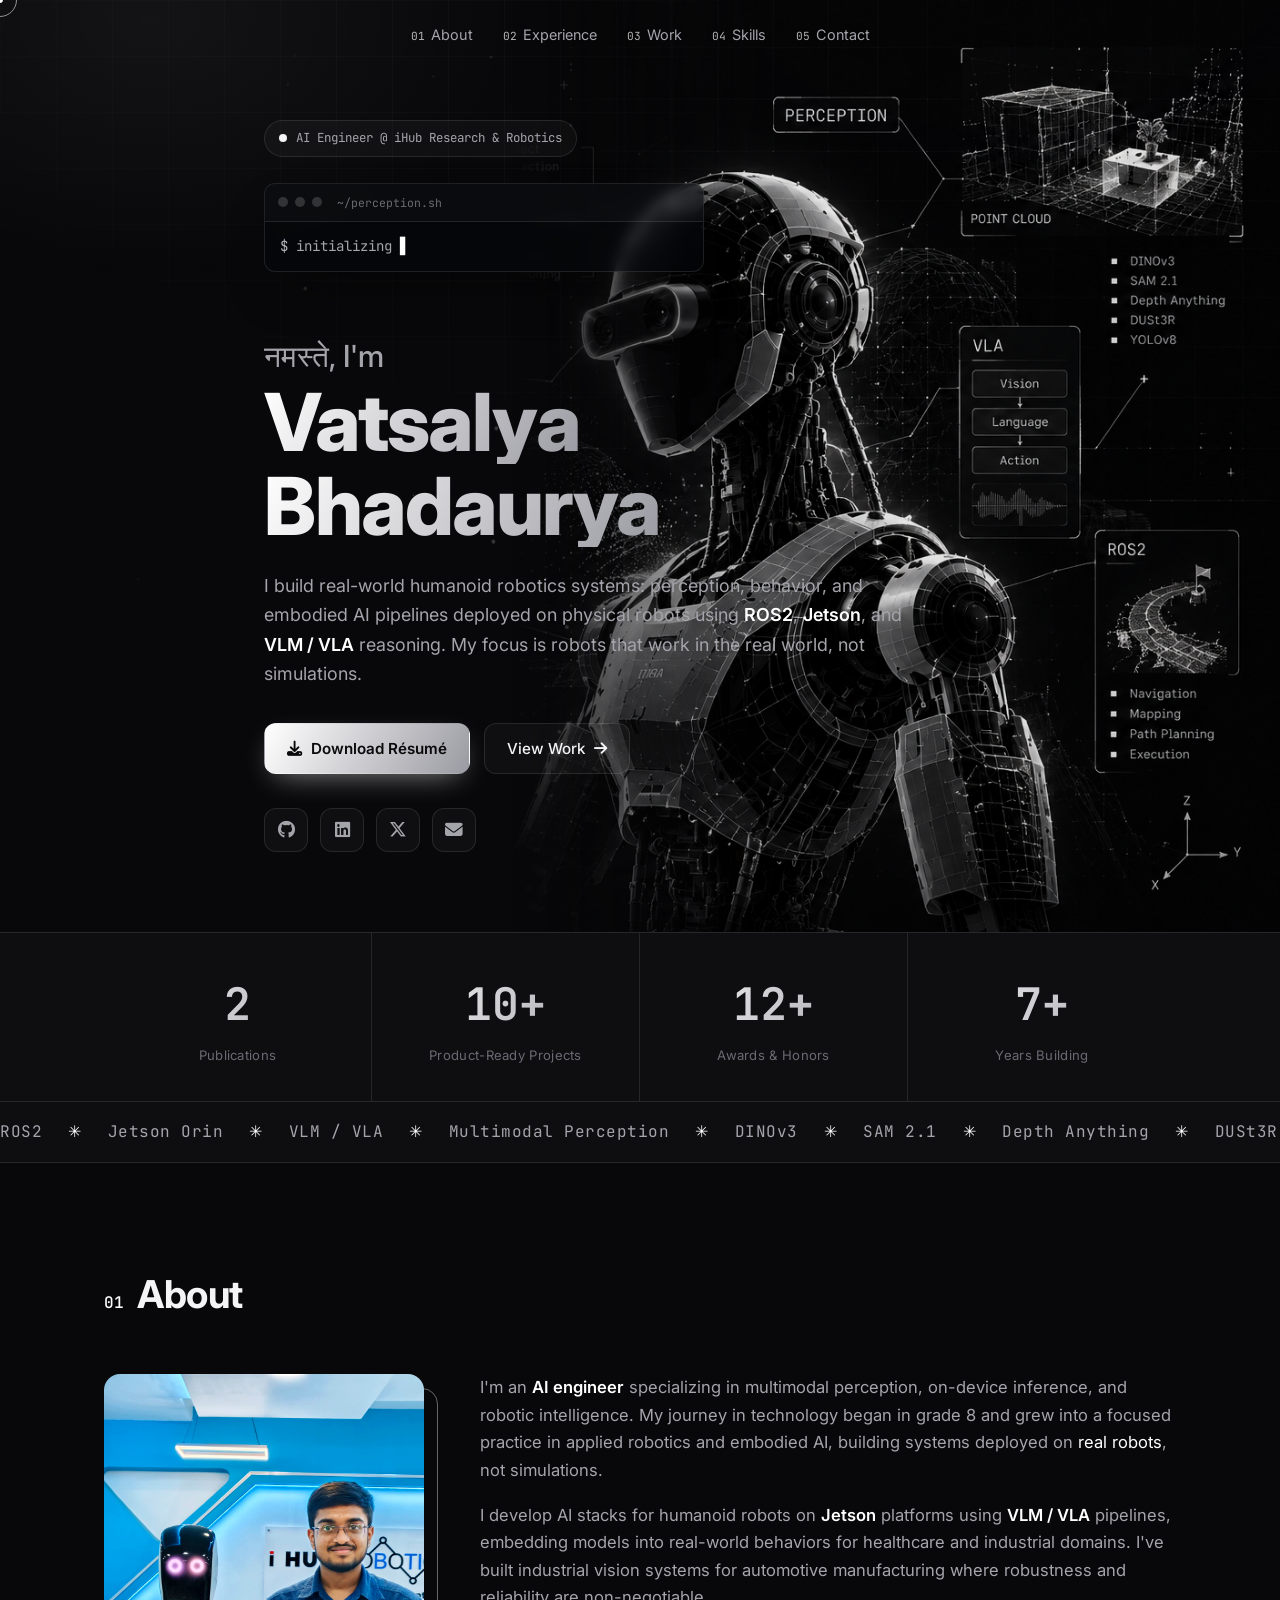
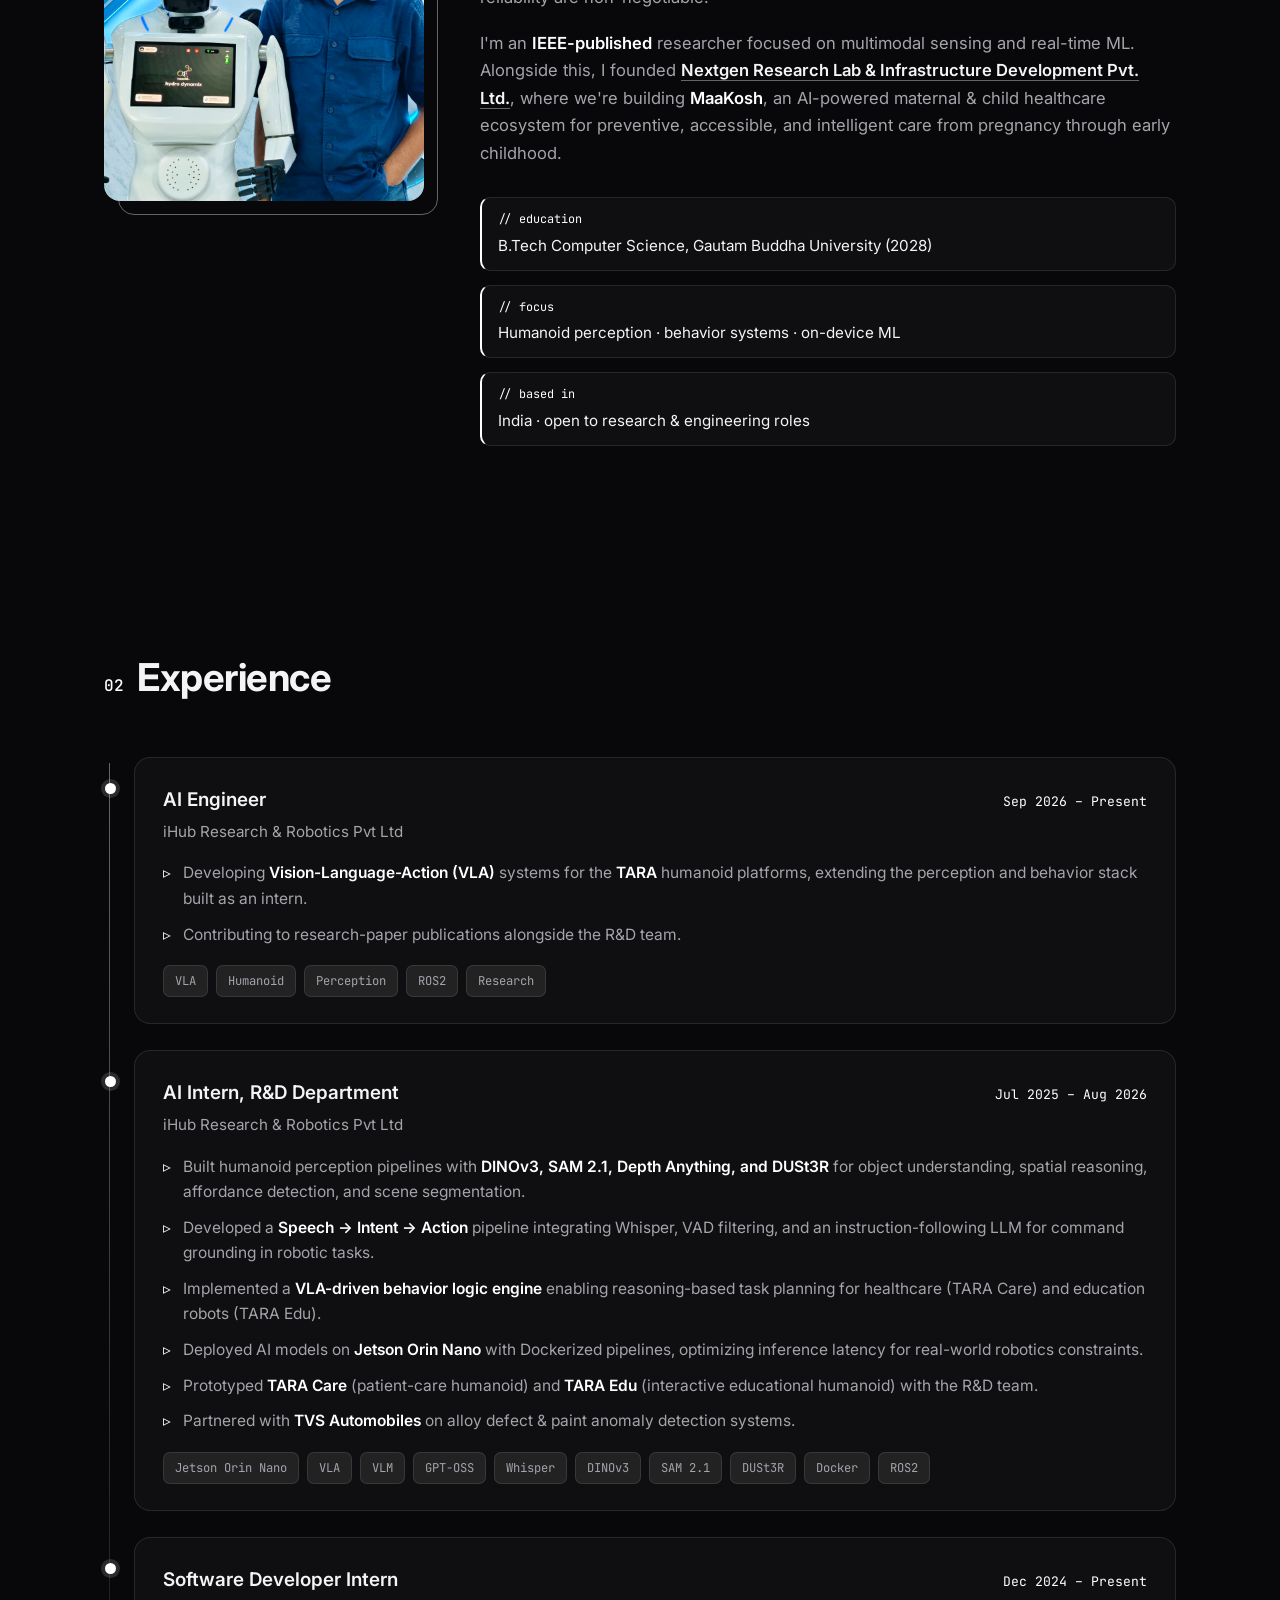
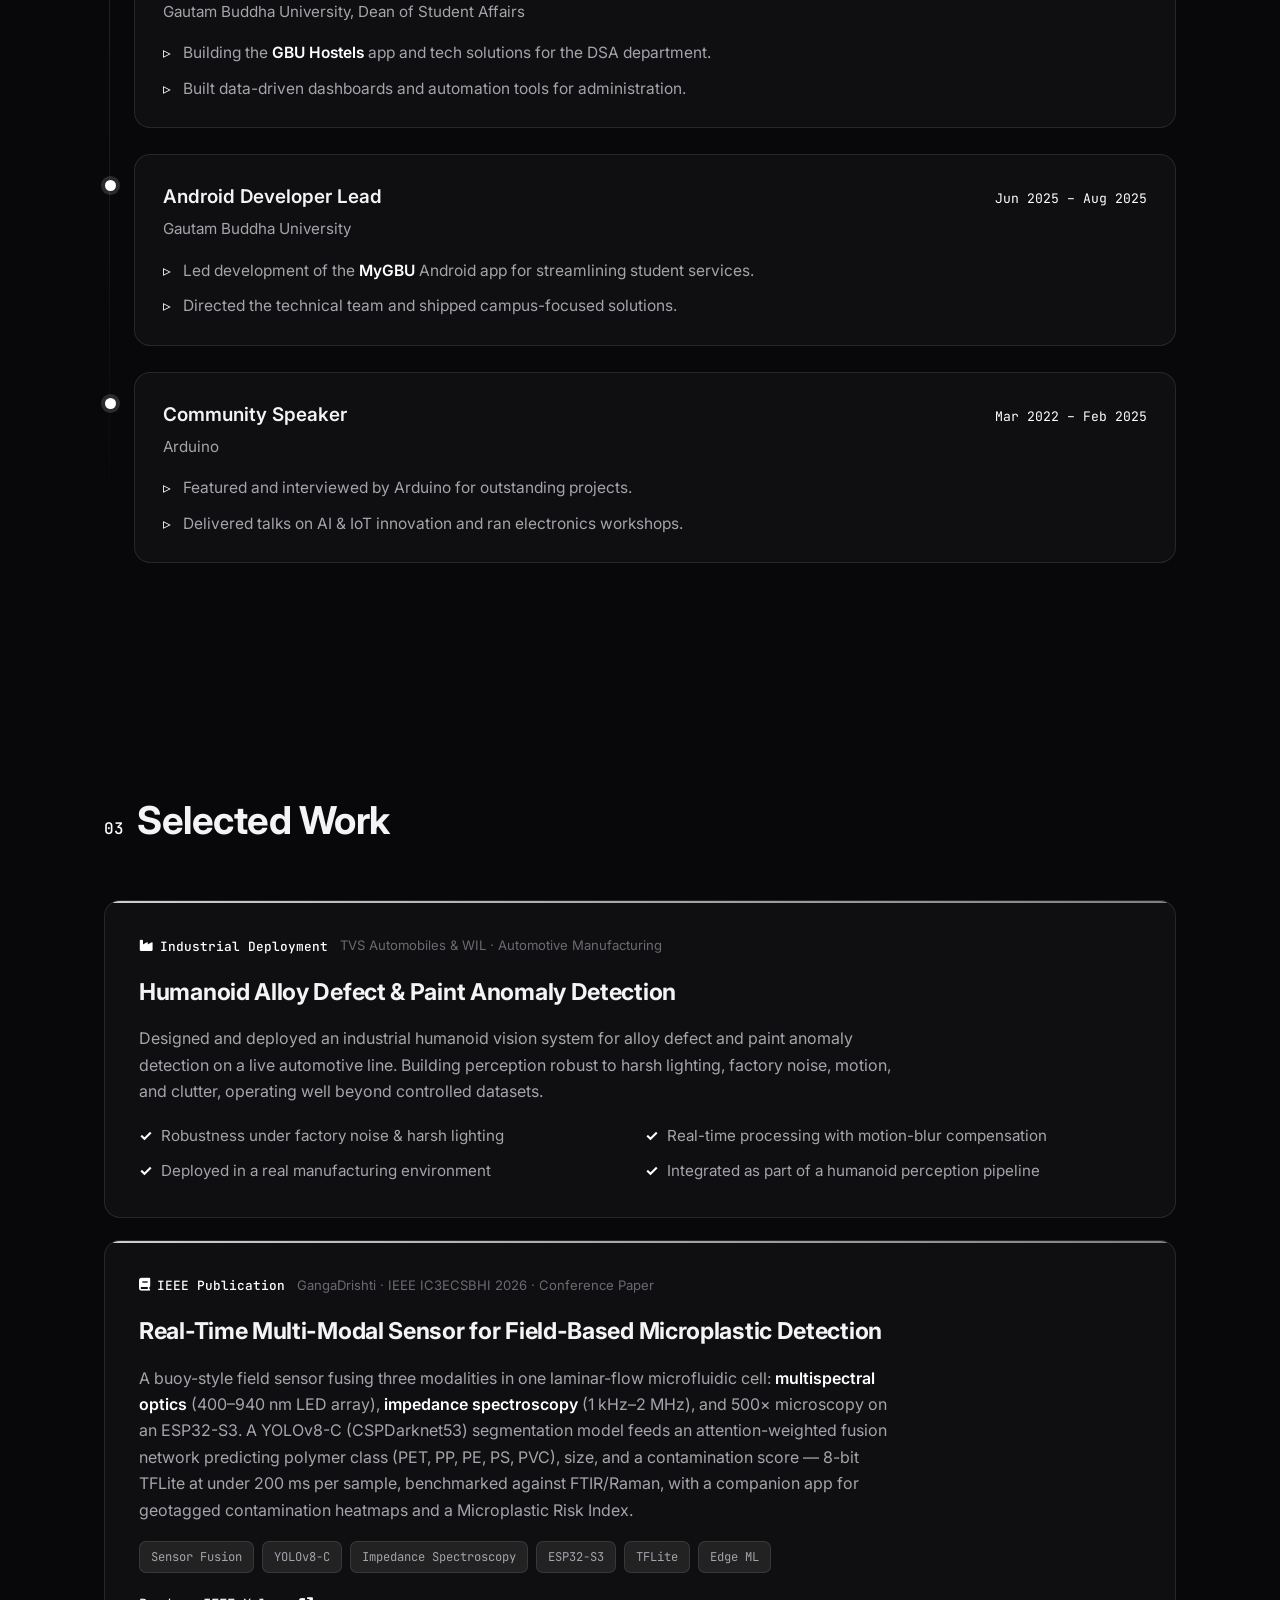
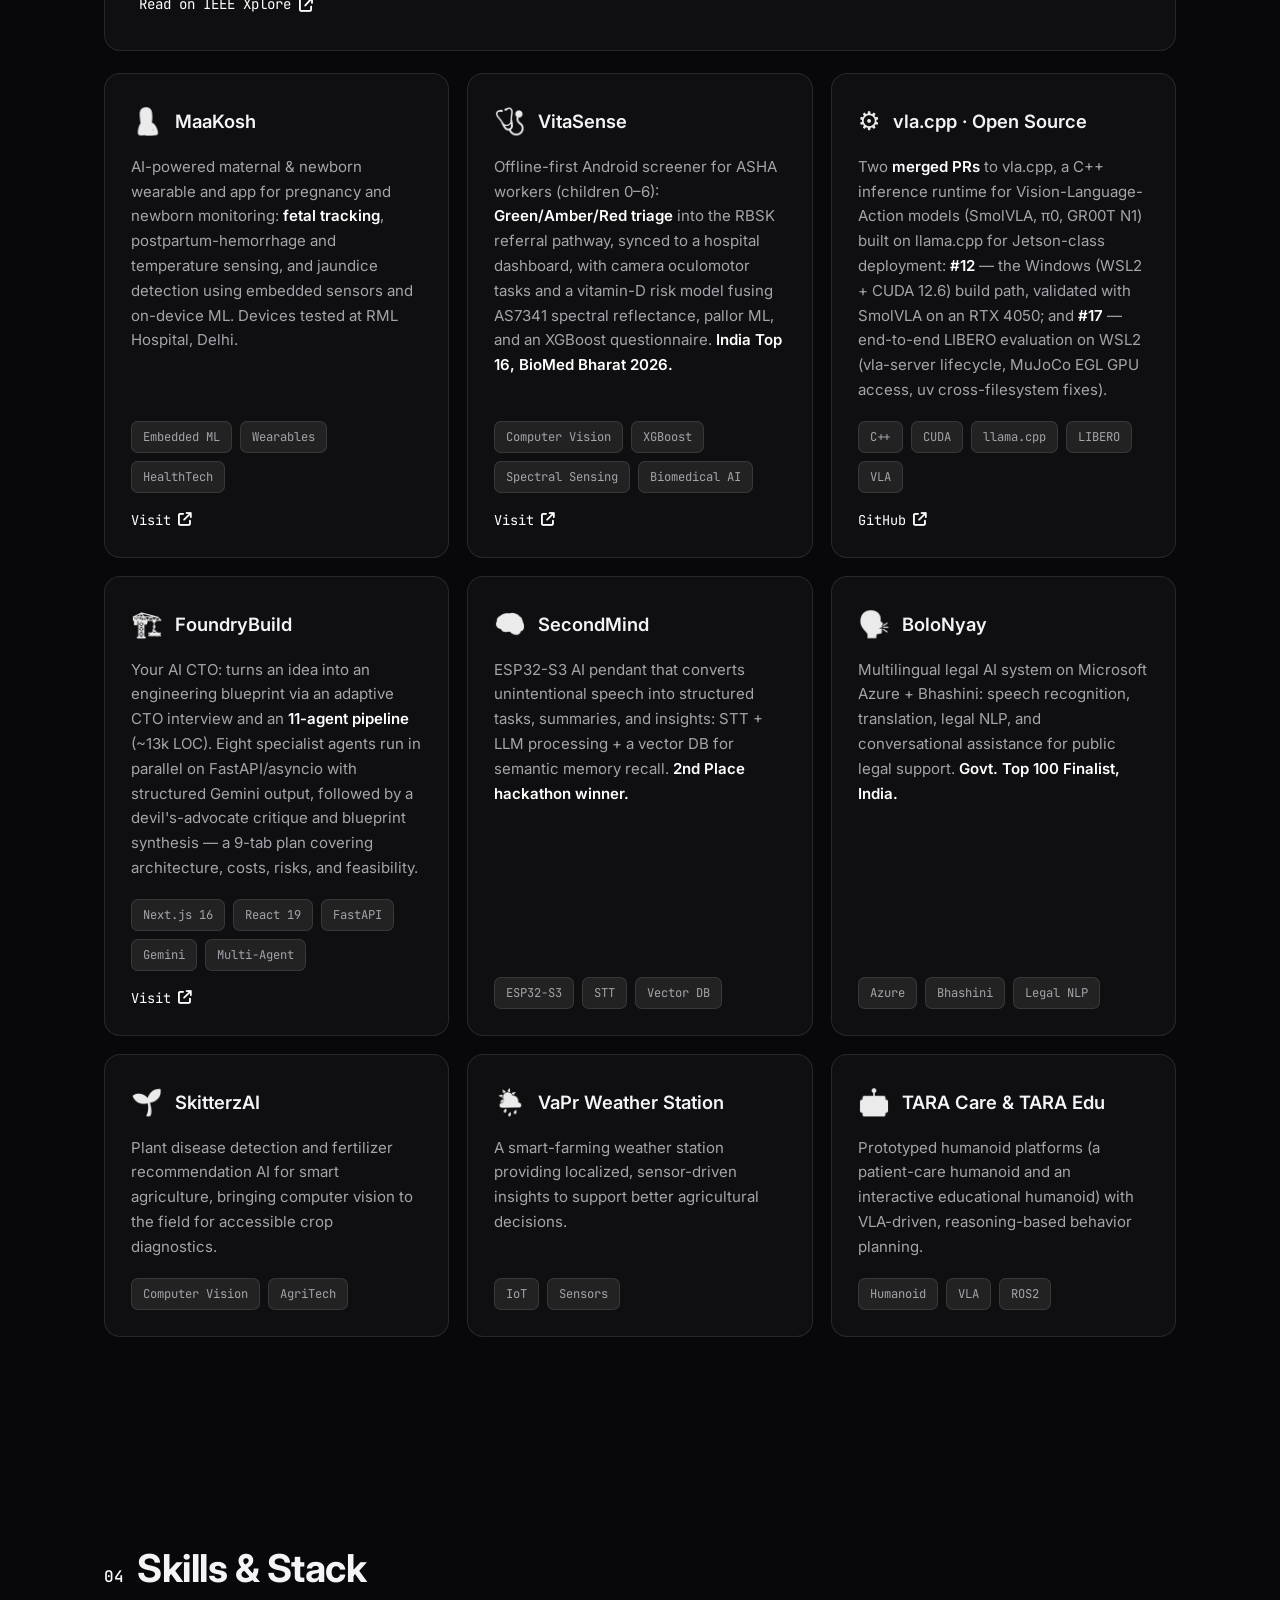
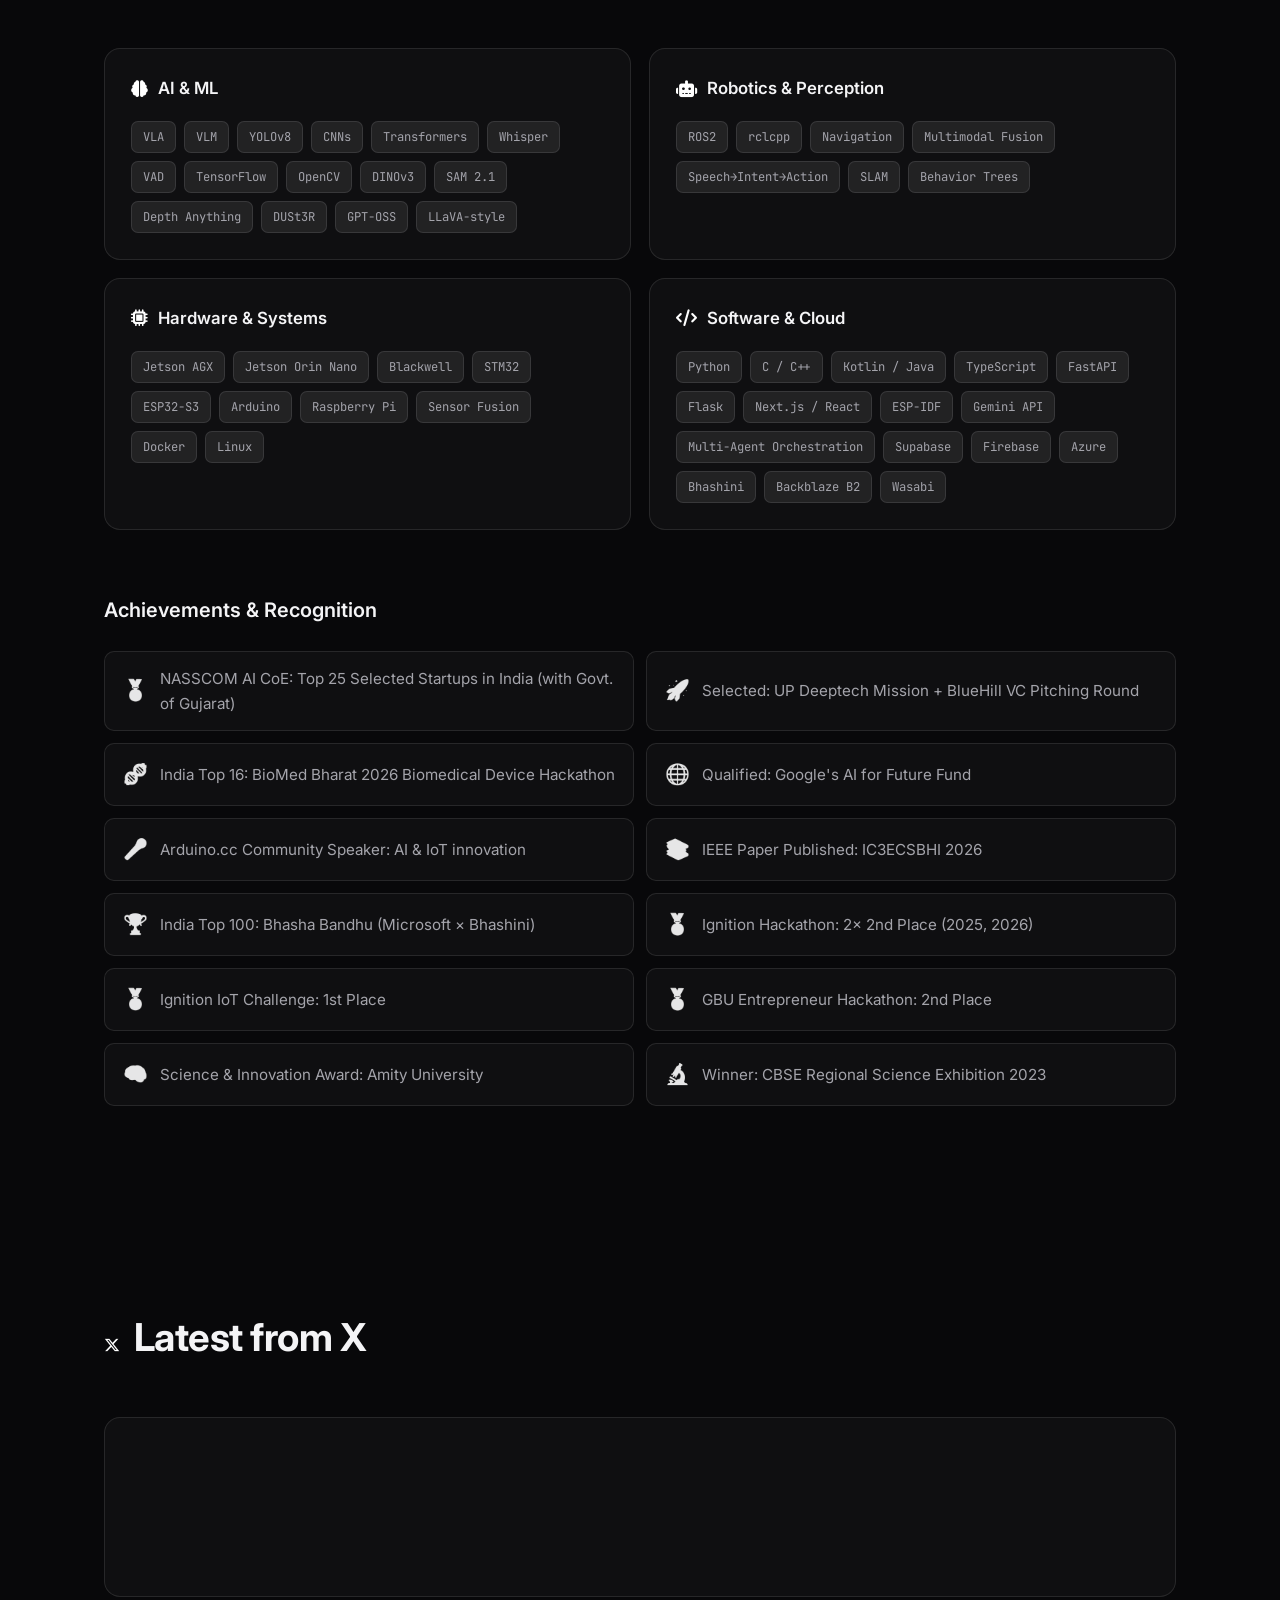
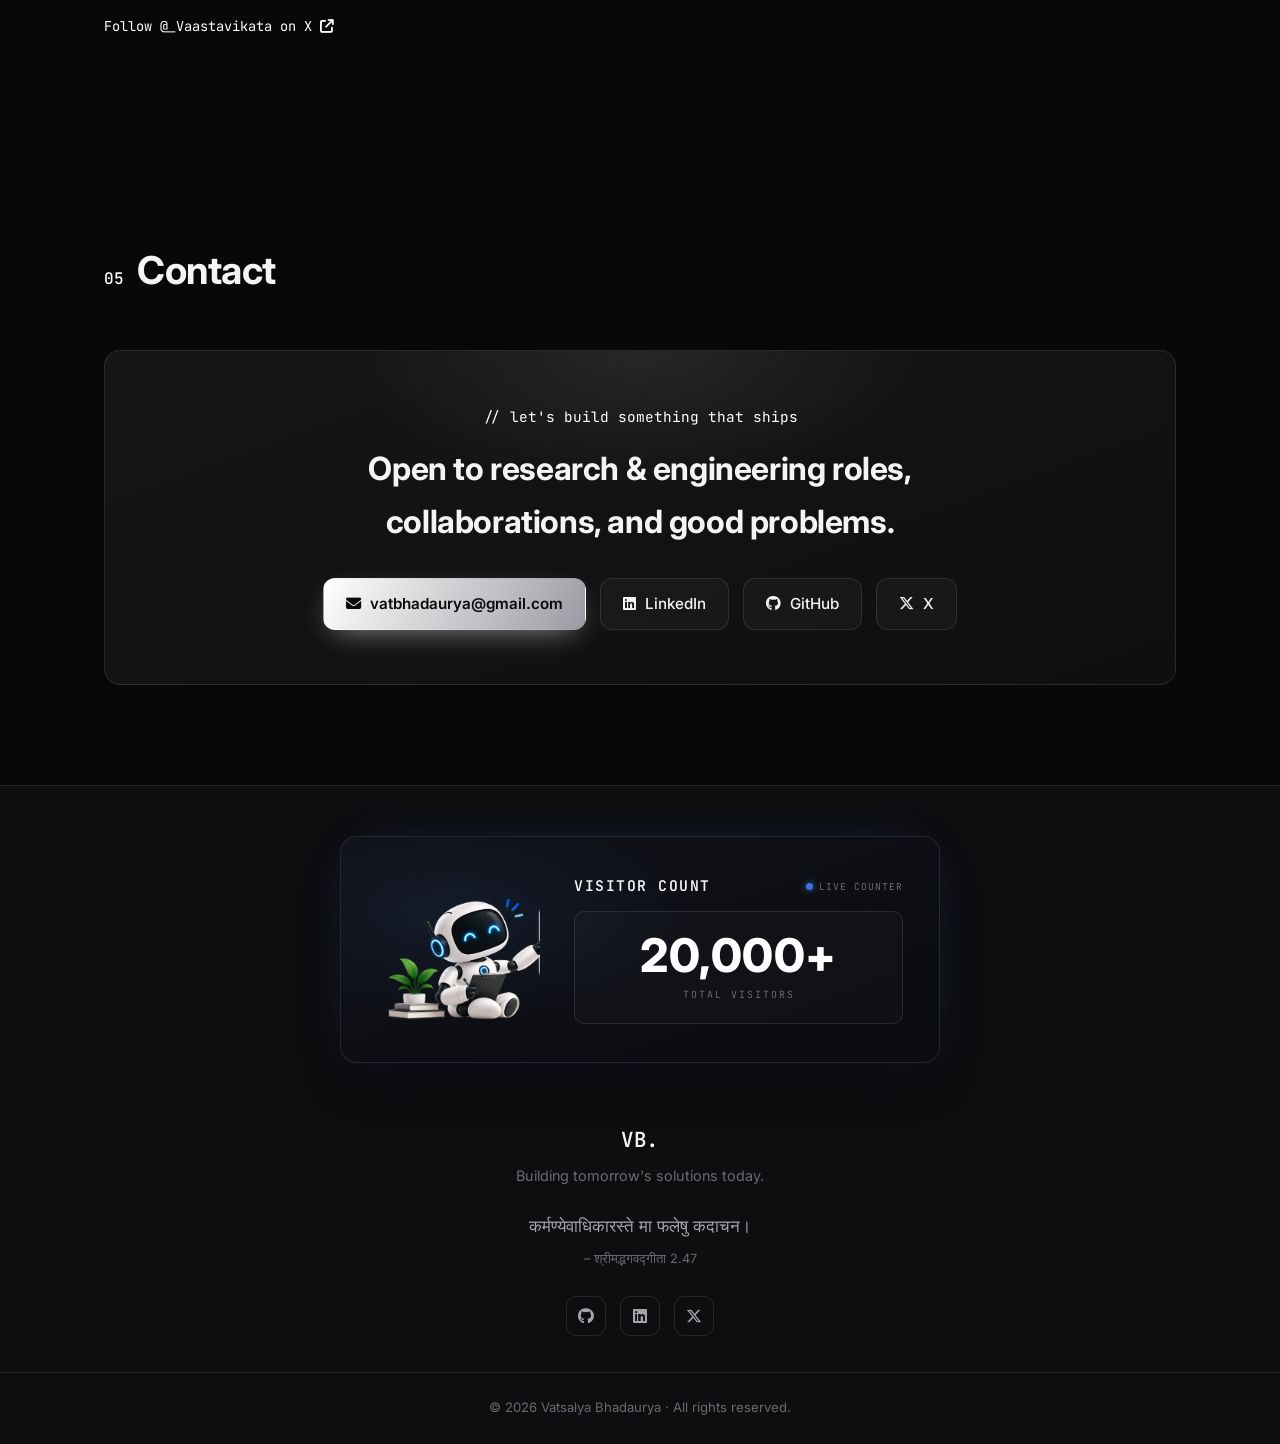
==== commit ab9e6e00: "Add robot perception-HUD illustration to hero (right-anchored, faded) - hero-robot background visual" ====
--- a/index.html
+++ b/index.html
@@ -141,6 +141,7 @@
     <!-- Hero -->
     <section id="home" class="hero">
         <canvas class="hero-canvas" id="heroCanvas" aria-hidden="true"></canvas>
+        <div class="hero-robot" aria-hidden="true"></div>
         <div class="container hero-inner">
             <div class="status-pill">
                 <span class="status-dot"></span>
--- a/styles.css
+++ b/styles.css
@@ -144,6 +144,17 @@
 .hero-canvas { position: absolute; inset: 0; width: 100%; height: 100%; z-index: 0; opacity: .55; pointer-events: none;
     -webkit-mask-image: radial-gradient(ellipse 70% 70% at 60% 45%, #000 40%, transparent 85%);
             mask-image: radial-gradient(ellipse 70% 70% at 60% 45%, #000 40%, transparent 85%); }
+/* Hero robot — perception-HUD illustration anchored right, faded into the background */
+.hero-robot { position: absolute; top: 0; right: 0; width: 60%; height: 100%; z-index: 1; pointer-events: none;
+    background: url('robot-component.png') no-repeat center right / cover; opacity: .92;
+    -webkit-mask-image: linear-gradient(to right, transparent 0, #000 32%);
+            mask-image: linear-gradient(to right, transparent 0, #000 32%); }
+@media (max-width: 900px) { .hero-robot { width: 78%; opacity: .5; } }
+@media (max-width: 600px) { .hero-robot { width: 100%; opacity: .18;
+    -webkit-mask-image: linear-gradient(to bottom, #000 18%, transparent 92%);
+            mask-image: linear-gradient(to bottom, #000 18%, transparent 92%); } }
+@media (prefers-reduced-motion: no-preference) { .hero-robot { transition: opacity .6s ease; } }
+
 .hero-inner { max-width: 800px; position: relative; z-index: 2; }
 
 /* Terminal window */
@@ -310,9 +321,9 @@
 }
 .vcard::before { content: ""; position: absolute; inset: 0; pointer-events: none;
     background: radial-gradient(340px 150px at 20% 35%, rgba(59, 116, 214, 0.10), transparent 70%); }
-/* Robot cropped from the left ~46% of the illustration (aspect 92:100) so it points at the panel */
+/* Robot cropped from the left ~48% of the illustration (aspect 96:100) so the full hand shows */
 .vcard-robot { position: relative; z-index: 1; flex: 0 0 auto;
-    width: clamp(104px, 30%, 180px); aspect-ratio: 92 / 100;
+    width: clamp(108px, 31%, 188px); aspect-ratio: 96 / 100;
     background: url('robot-counter.png') left center / auto 100% no-repeat; }
 .vcard-panel { position: relative; z-index: 1; flex: 1 1 auto; min-width: 0; }
 .vcard-head { display: flex; flex-wrap: wrap; align-items: center; justify-content: space-between; gap: 6px 10px; margin-bottom: 12px; }
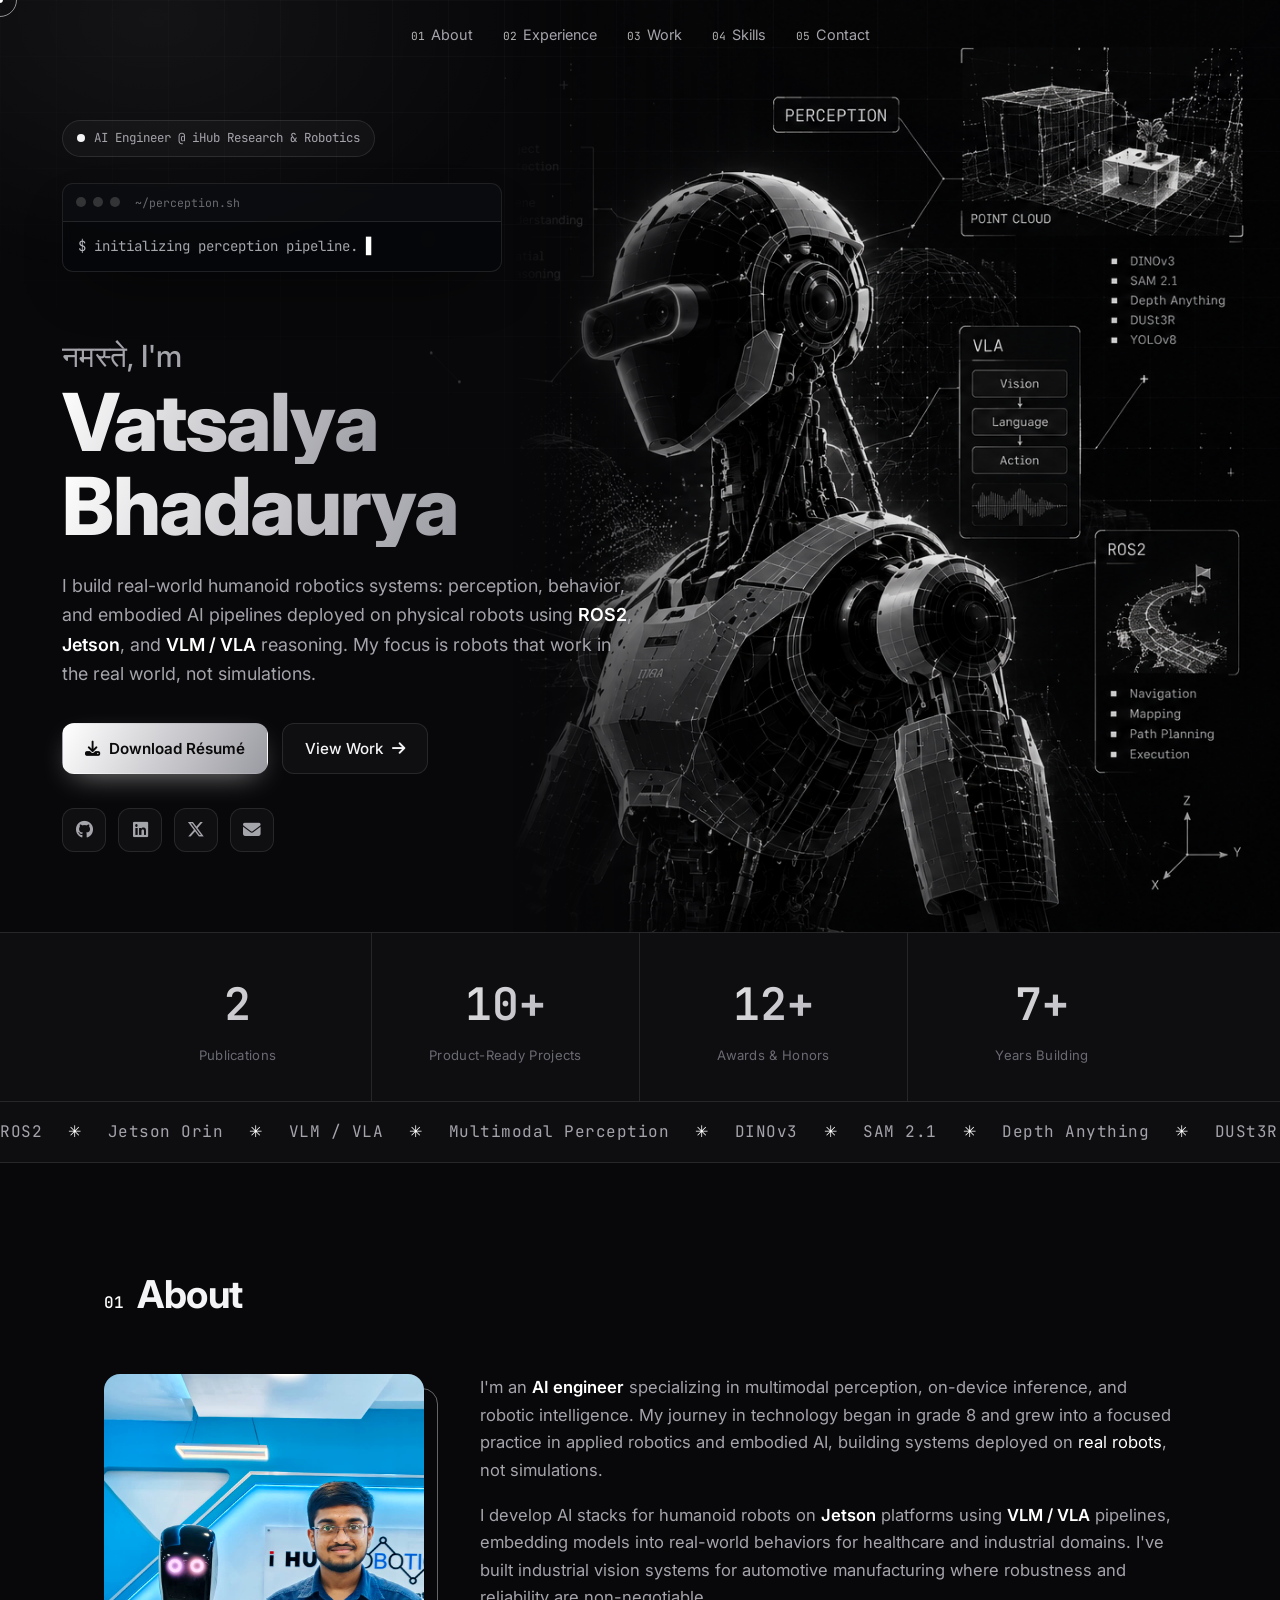
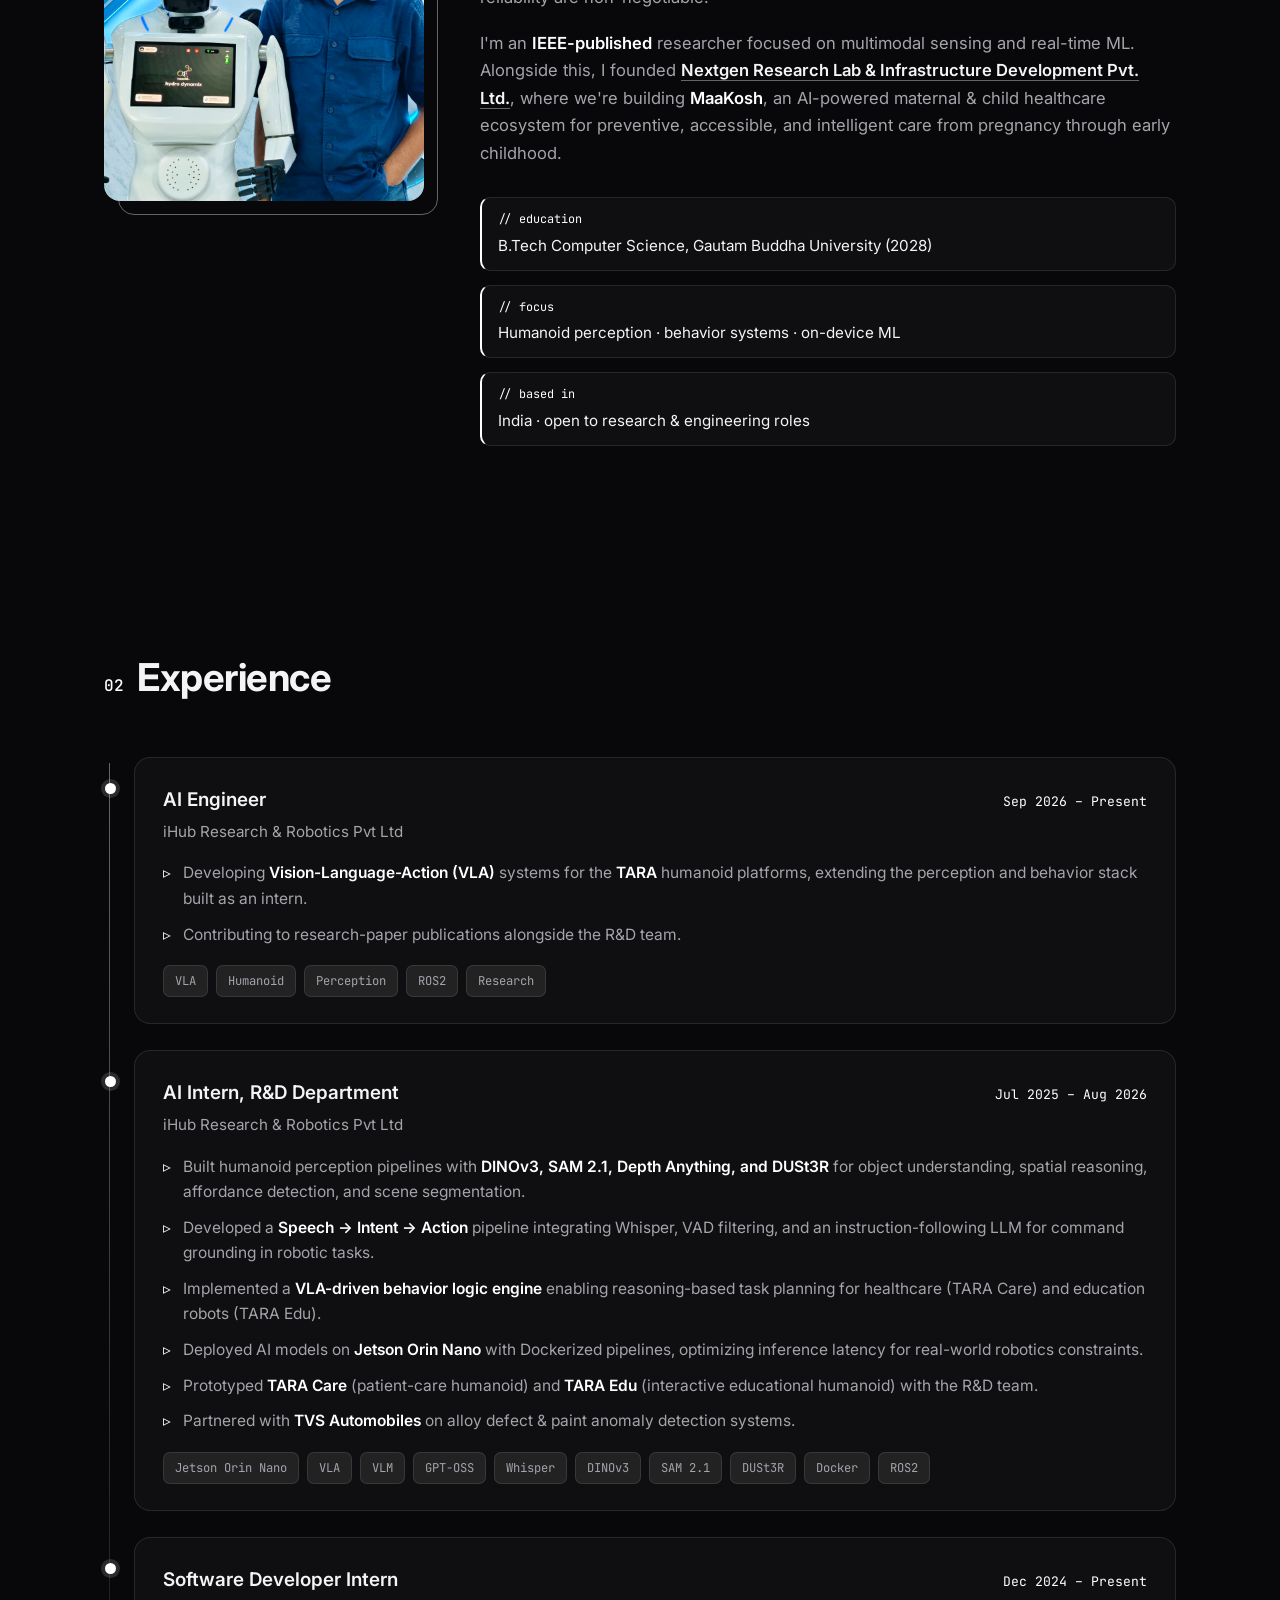
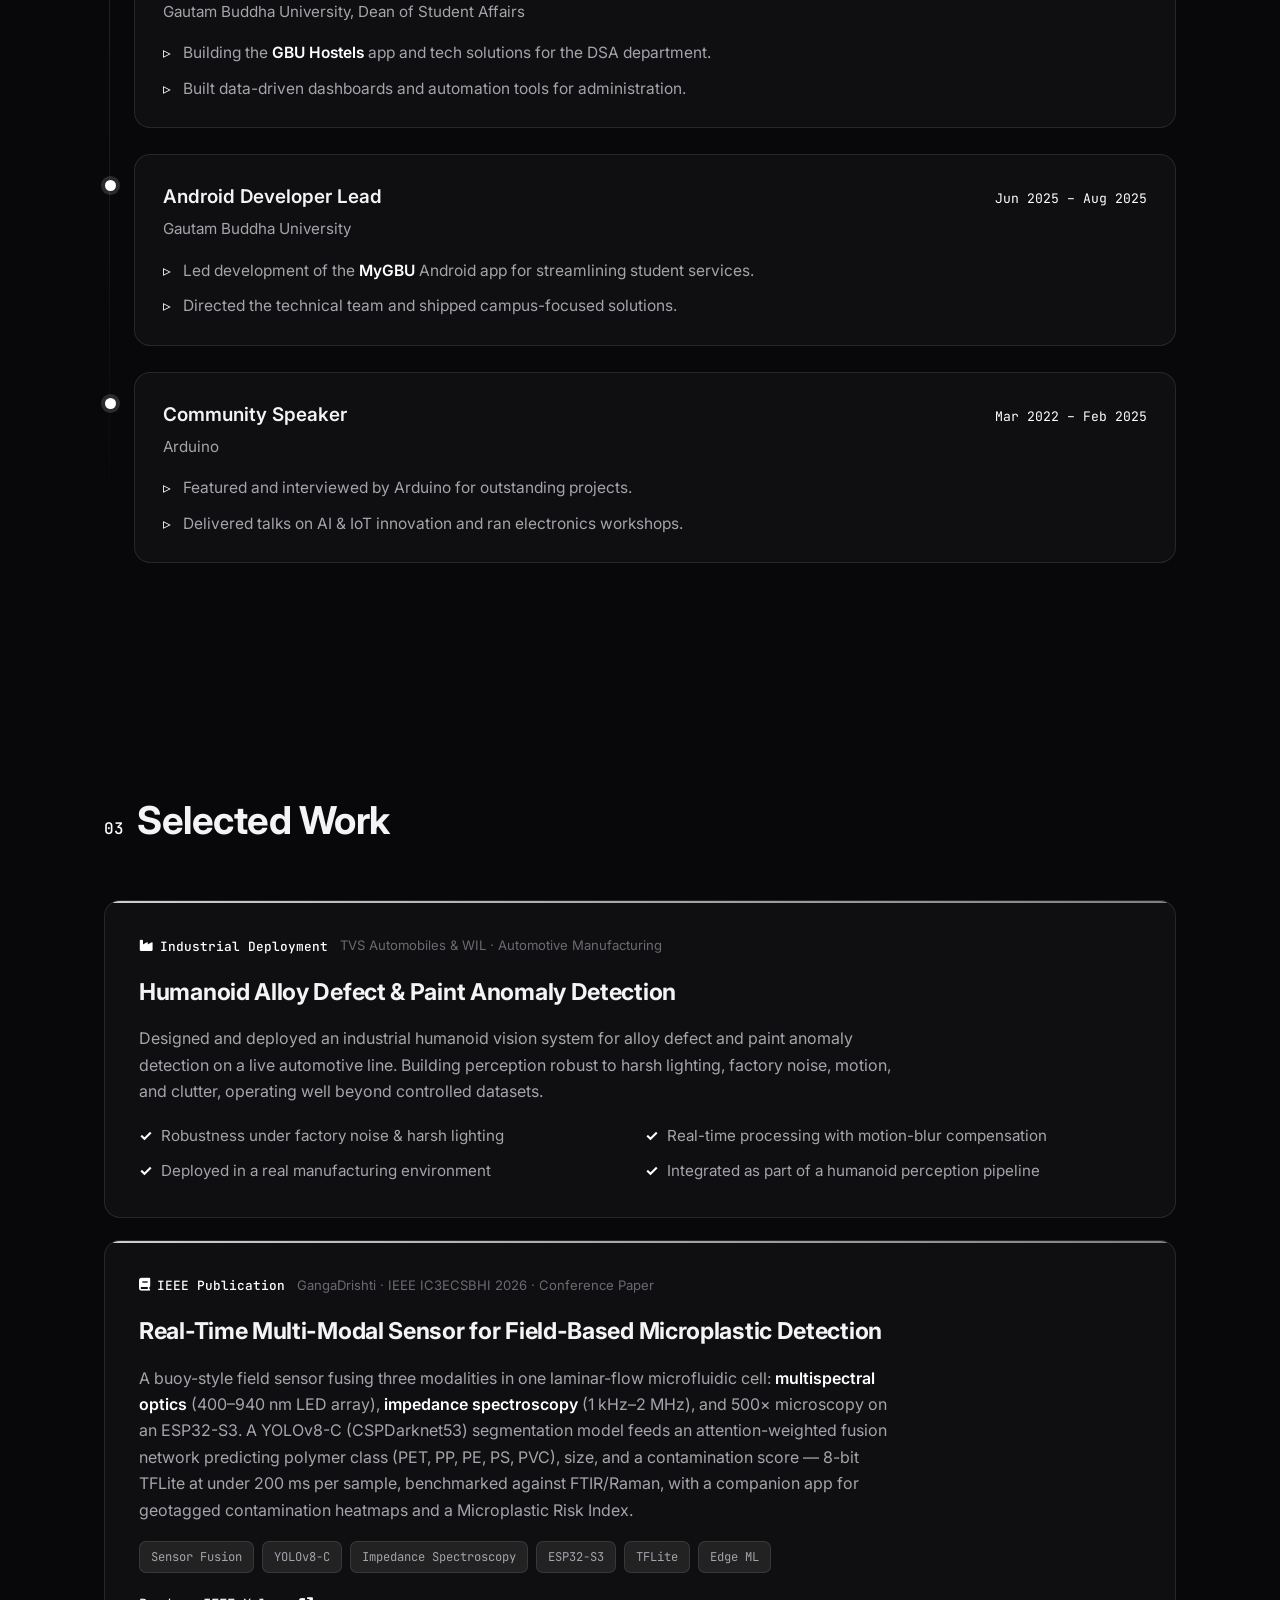
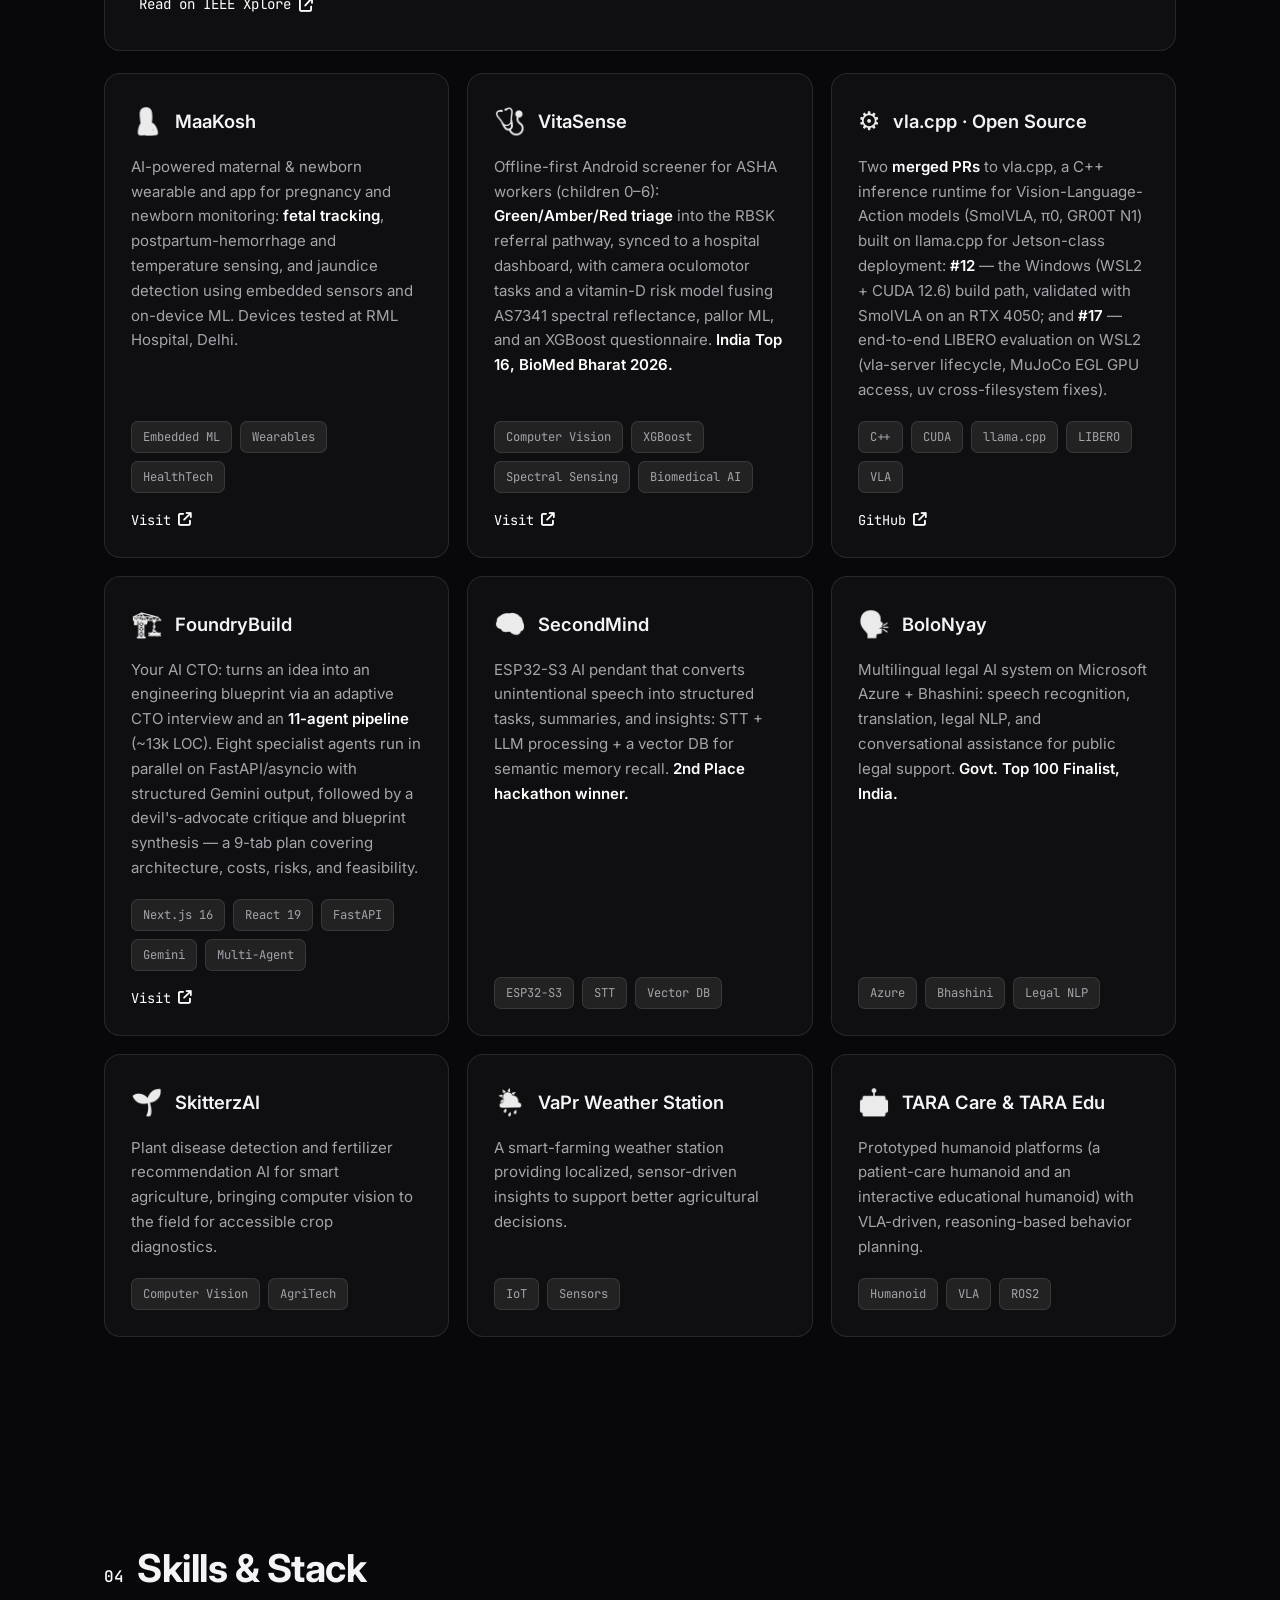
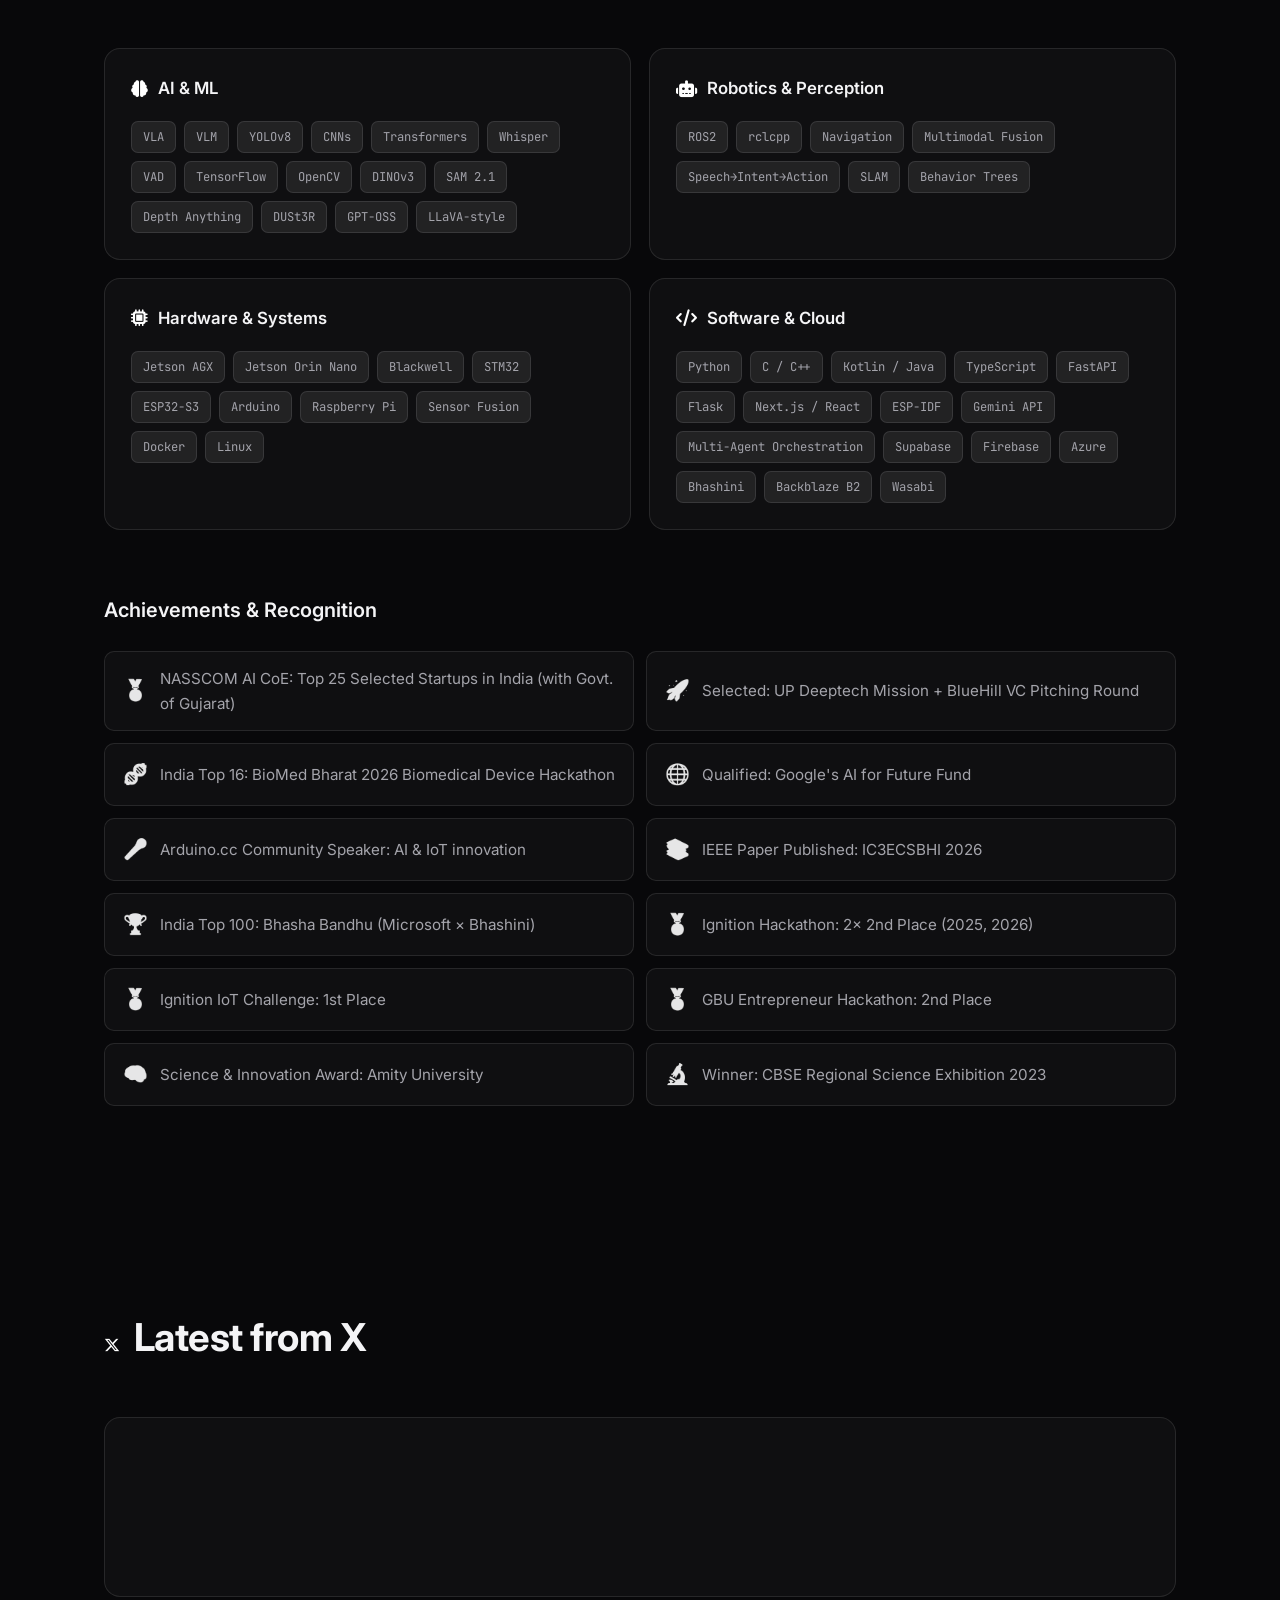
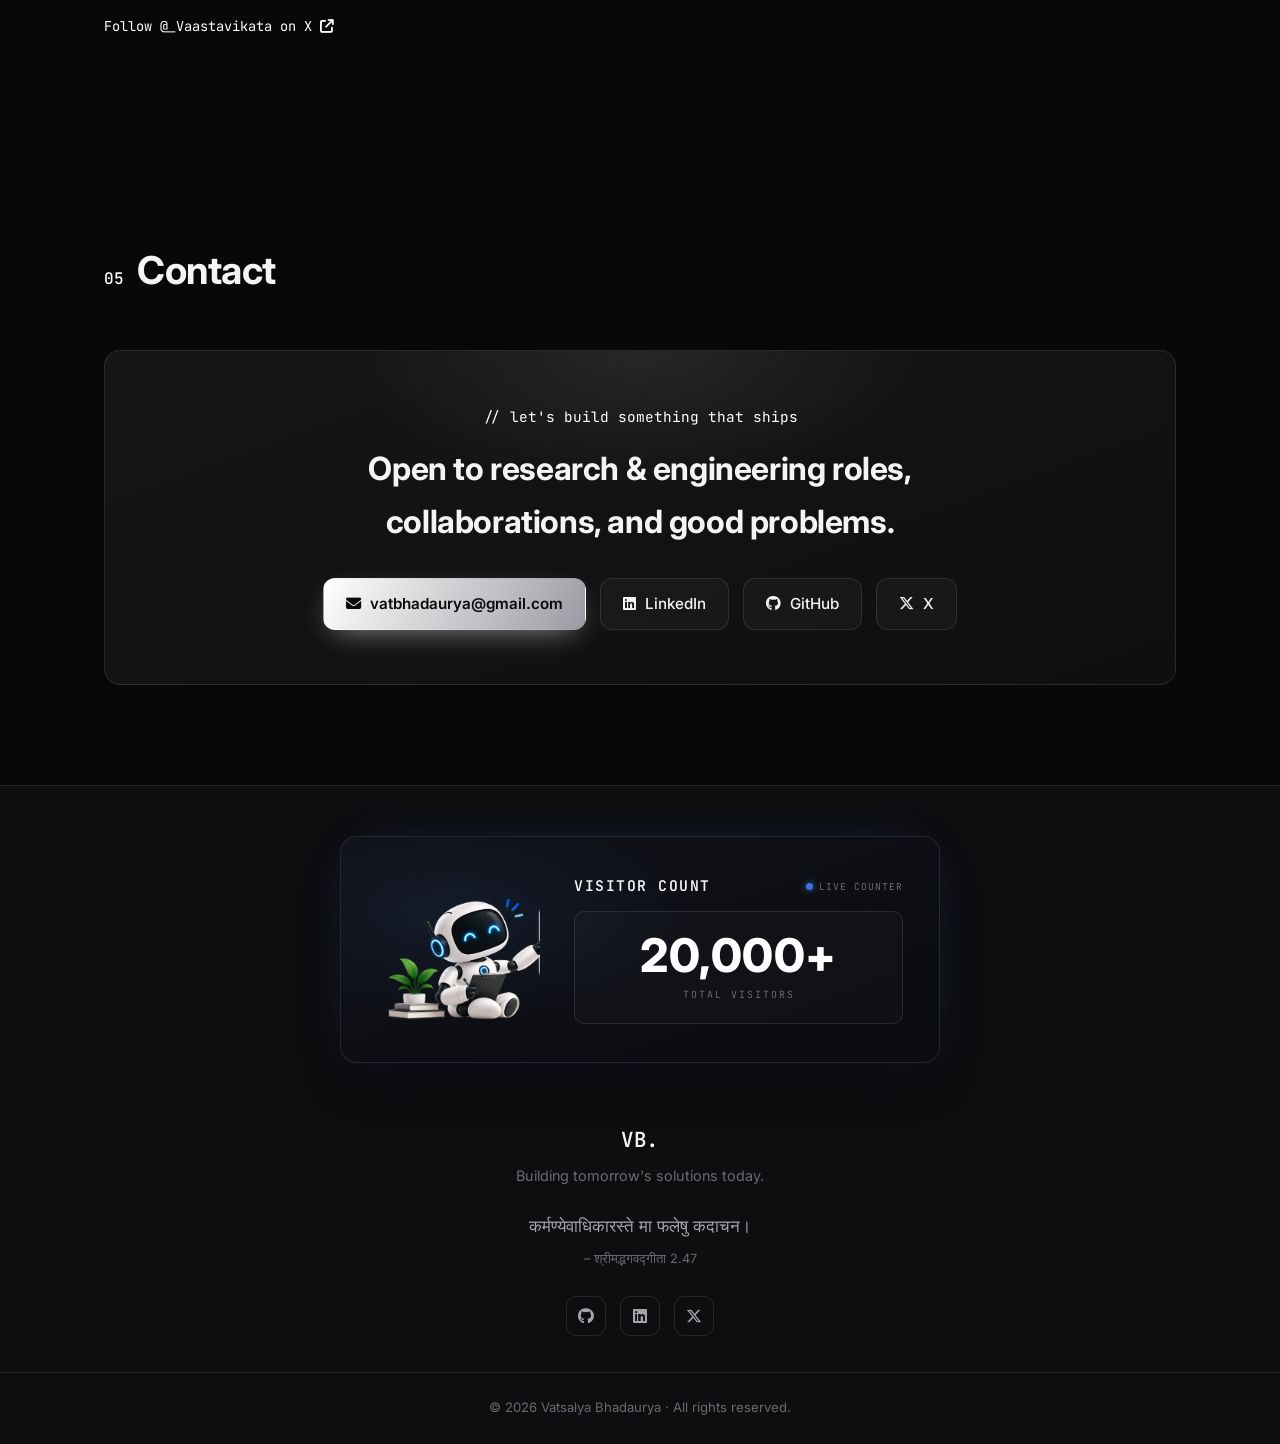
==== commit 5de81a71: "Use branded social preview image; left-align hero text - Add og-preview.png (1672x941) and point OG/" ====
--- a/index.html
+++ b/index.html
@@ -21,15 +21,16 @@
     <meta property="og:url" content="https://vatsalyaaa.me/">
     <meta property="og:title" content="Vatsalya Bhadaurya | AI Engineer">
     <meta property="og:description" content="Humanoid robotics AI engineer: multimodal perception, on-device inference, and embodied AI. IEEE author.">
-    <meta property="og:image" content="https://vatsalyaaa.me/dp.jpg">
-    <meta property="og:image:width" content="960">
-    <meta property="og:image:height" content="1280">
-    <meta property="og:image:alt" content="Vatsalya Bhadaurya, AI Engineer">
+    <meta property="og:image" content="https://vatsalyaaa.me/og-preview.png">
+    <meta property="og:image:type" content="image/png">
+    <meta property="og:image:width" content="1672">
+    <meta property="og:image:height" content="941">
+    <meta property="og:image:alt" content="Vatsalya Bhadaurya — AI Engineer, Embodied AI">
     <meta name="twitter:card" content="summary_large_image">
     <meta name="twitter:title" content="Vatsalya Bhadaurya | AI Engineer">
     <meta name="twitter:description" content="Humanoid robotics AI engineer: multimodal perception, on-device inference, and embodied AI. IEEE author.">
-    <meta name="twitter:image" content="https://vatsalyaaa.me/dp.jpg">
-    <meta name="twitter:image:alt" content="Vatsalya Bhadaurya, AI Engineer">
+    <meta name="twitter:image" content="https://vatsalyaaa.me/og-preview.png">
+    <meta name="twitter:image:alt" content="Vatsalya Bhadaurya — AI Engineer, Embodied AI">
 
     <link rel="stylesheet" href="styles.css">
     <link rel="preconnect" href="https://fonts.googleapis.com">
--- a/styles.css
+++ b/styles.css
@@ -155,7 +155,7 @@
             mask-image: linear-gradient(to bottom, #000 18%, transparent 92%); } }
 @media (prefers-reduced-motion: no-preference) { .hero-robot { transition: opacity .6s ease; } }
 
-.hero-inner { max-width: 800px; position: relative; z-index: 2; }
+.hero-inner { max-width: 620px; margin-left: clamp(0px, 3vw, 64px); margin-right: auto; position: relative; z-index: 2; }
 
 /* Terminal window */
 .terminal { width: min(440px, 100%); font-family: var(--mono); margin-bottom: 24px; border-radius: 11px; overflow: hidden;
